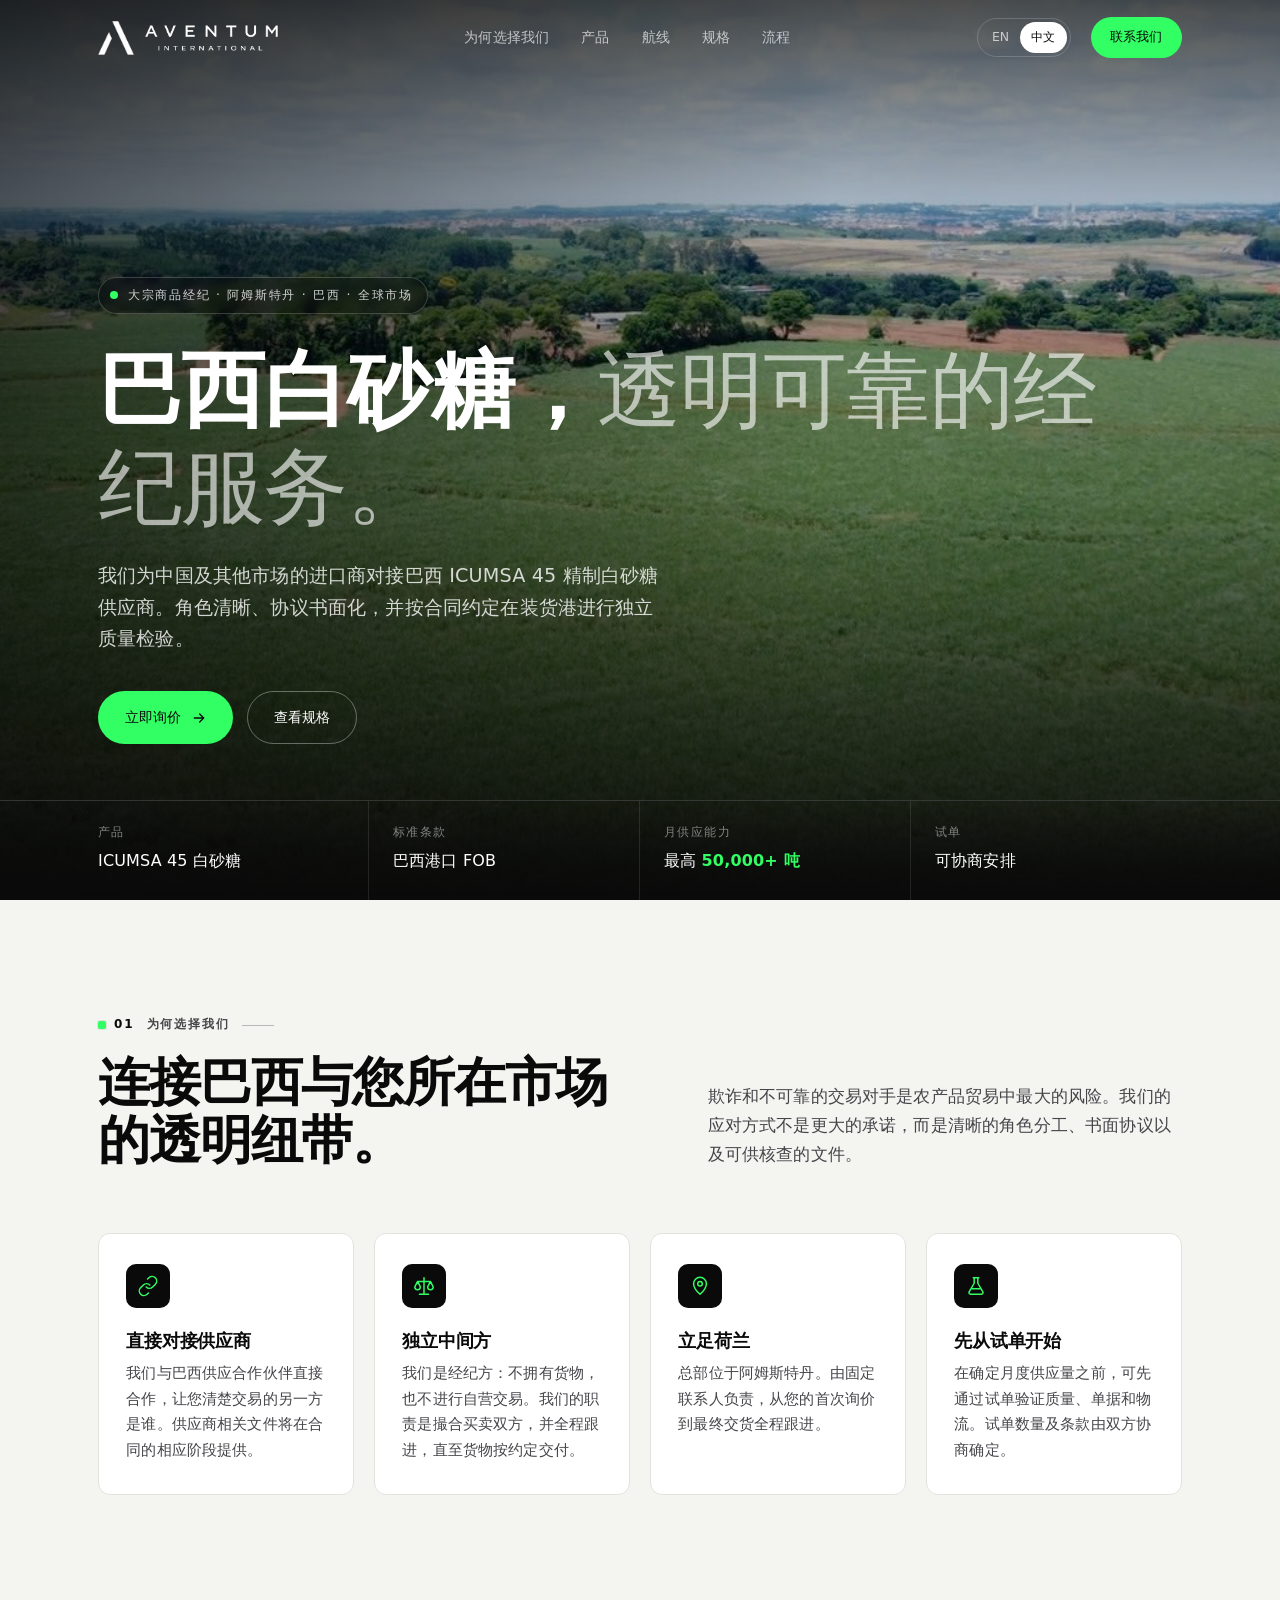
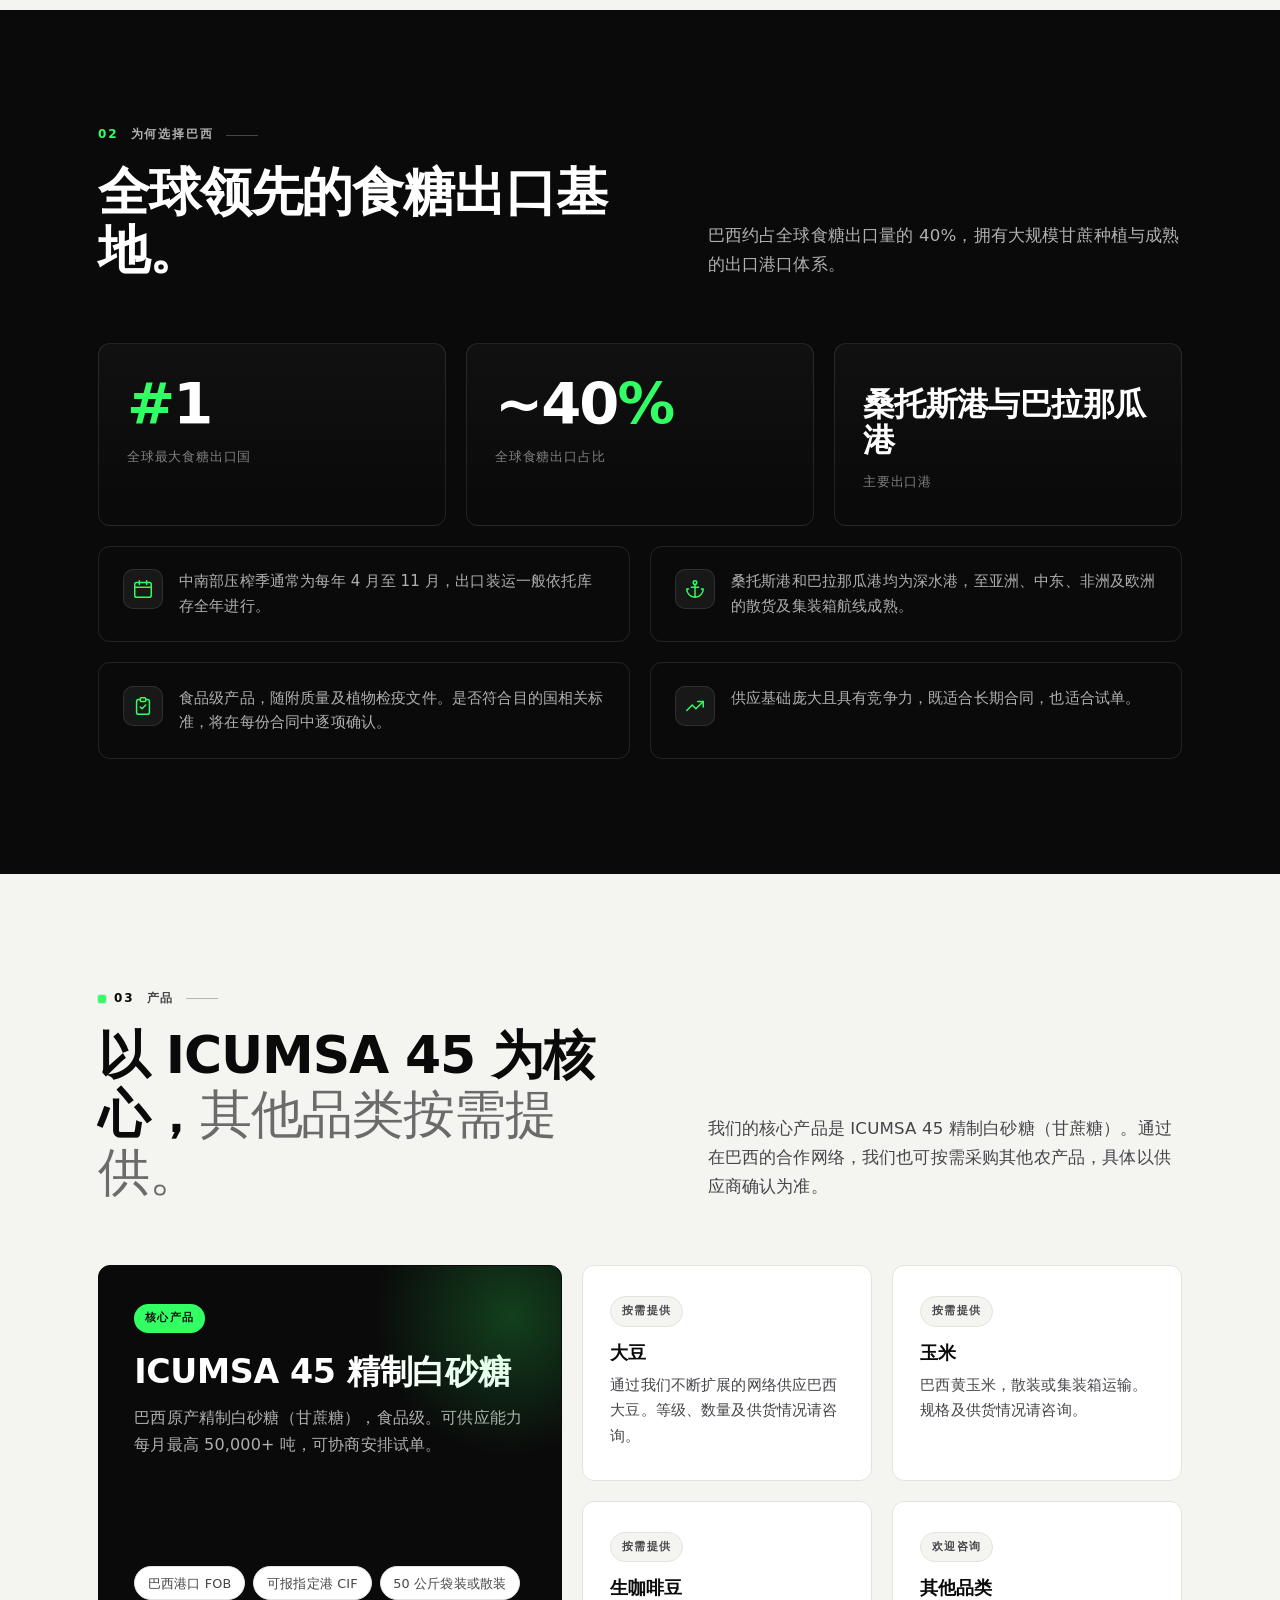
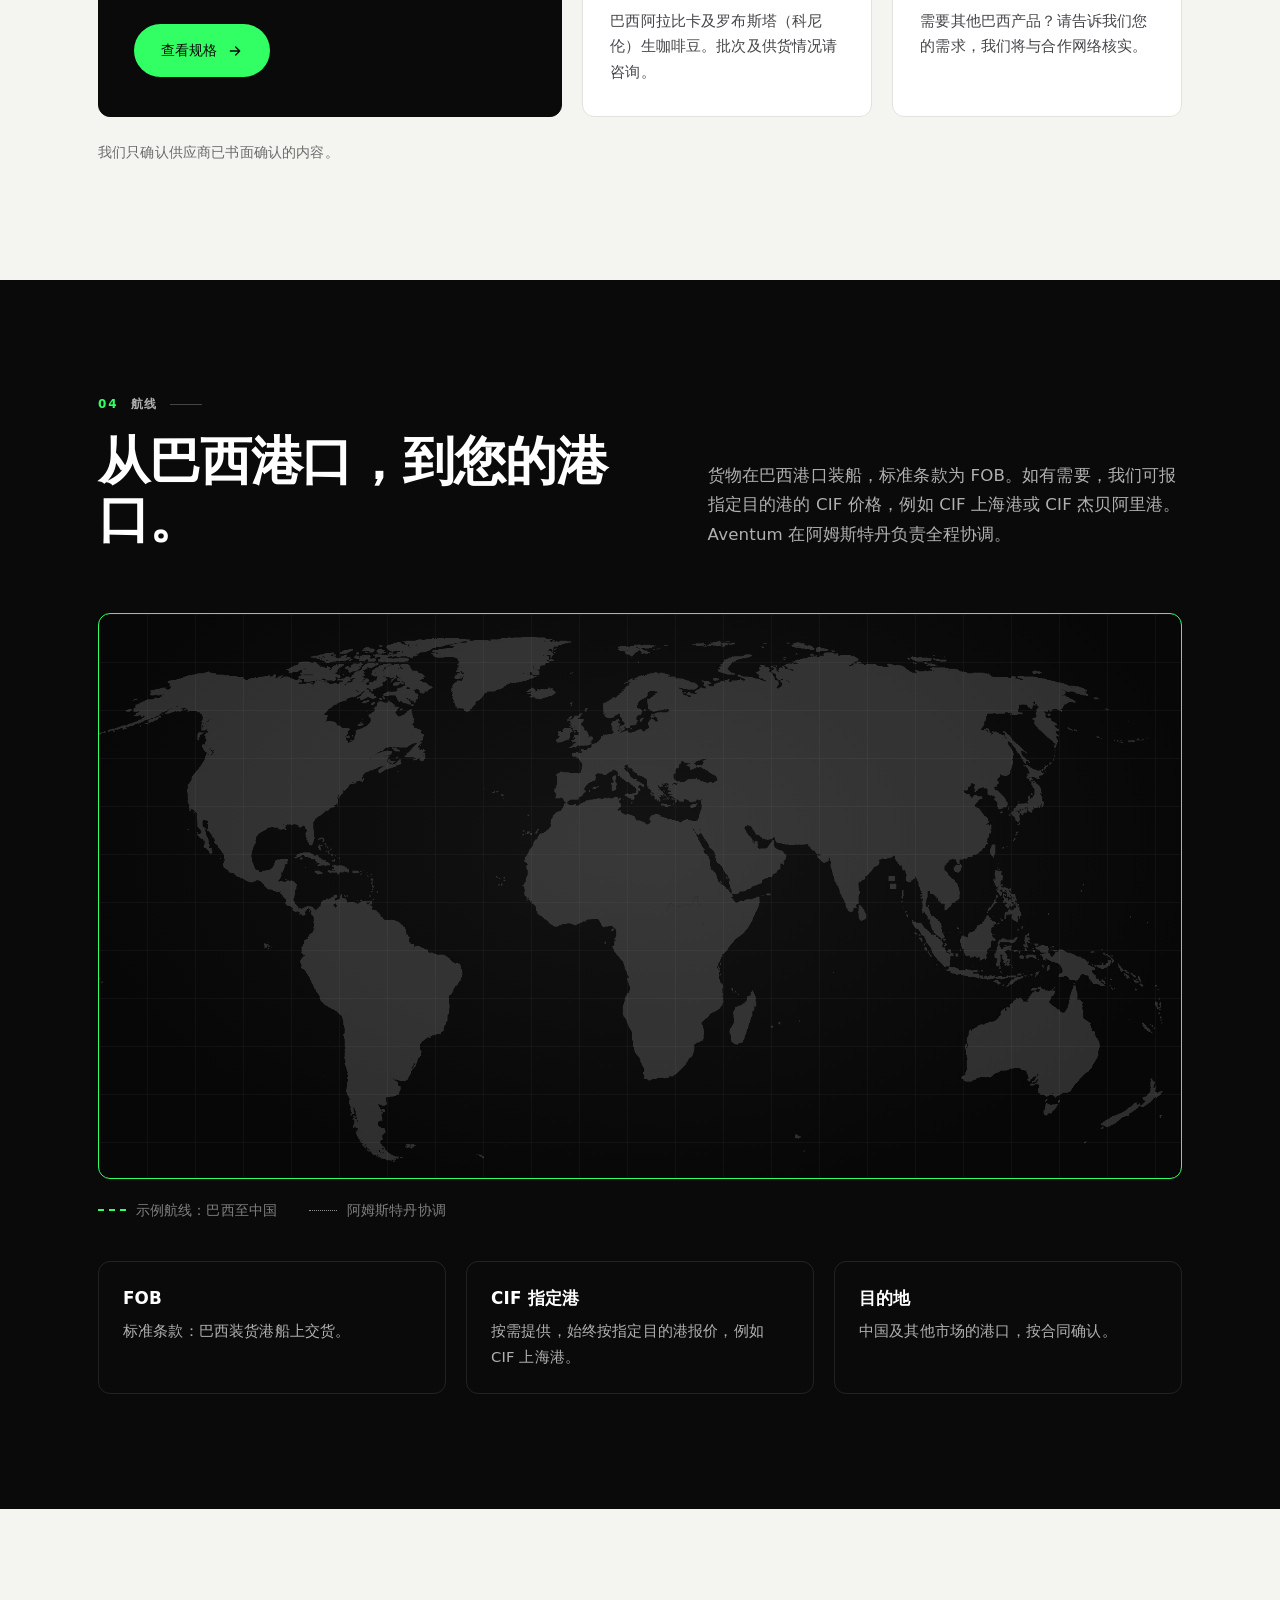
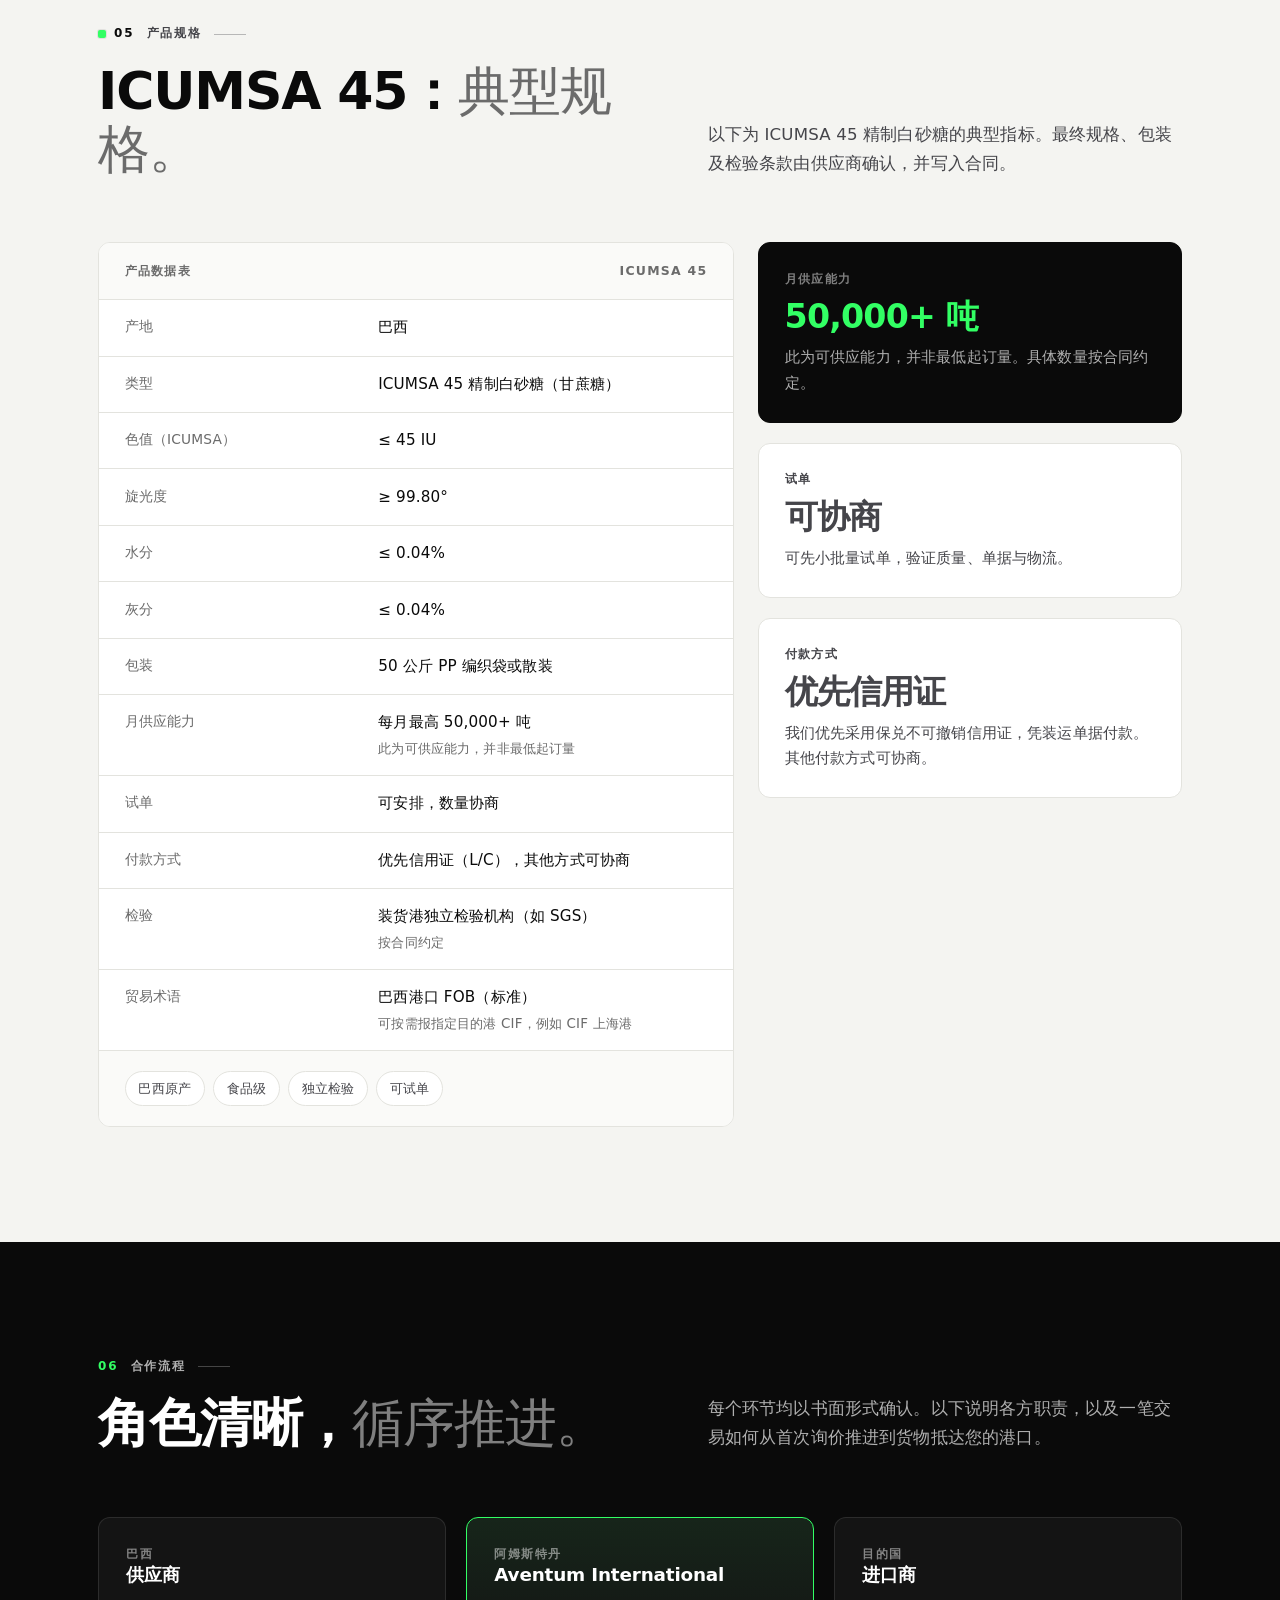
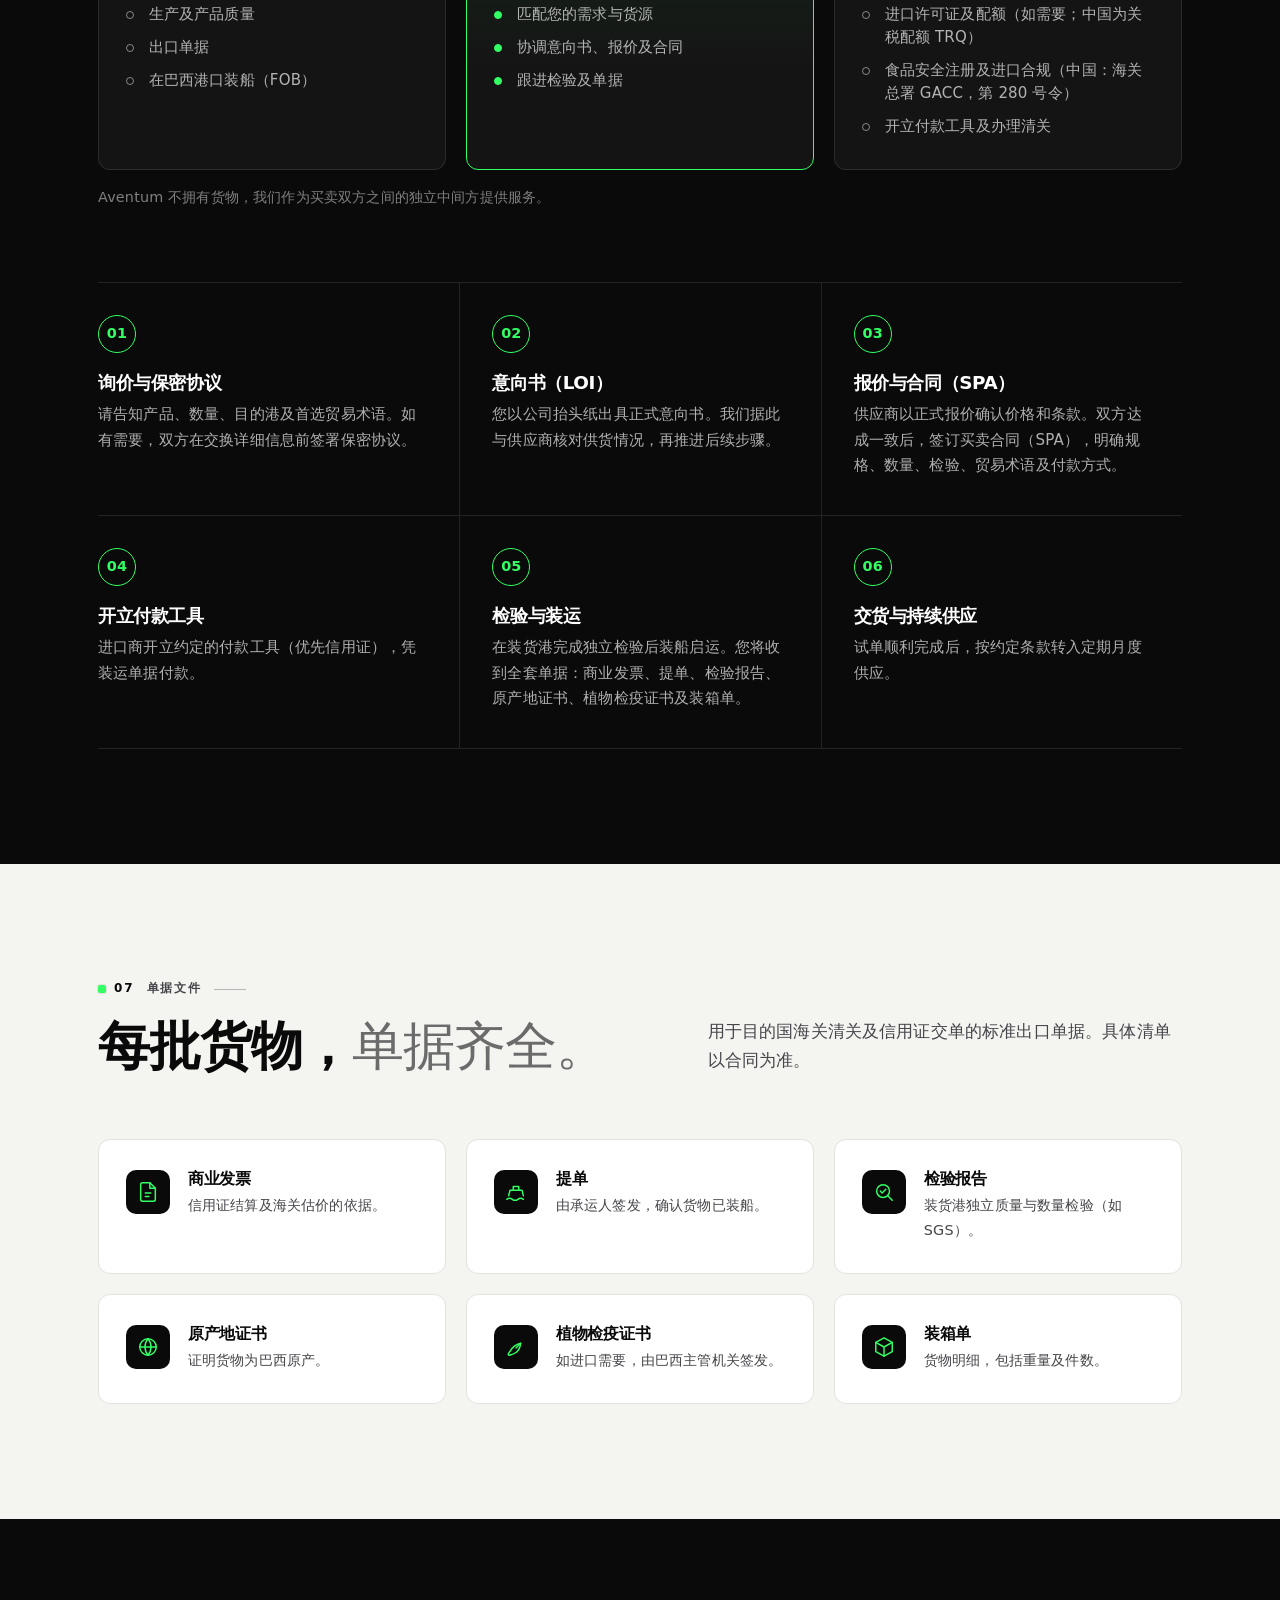
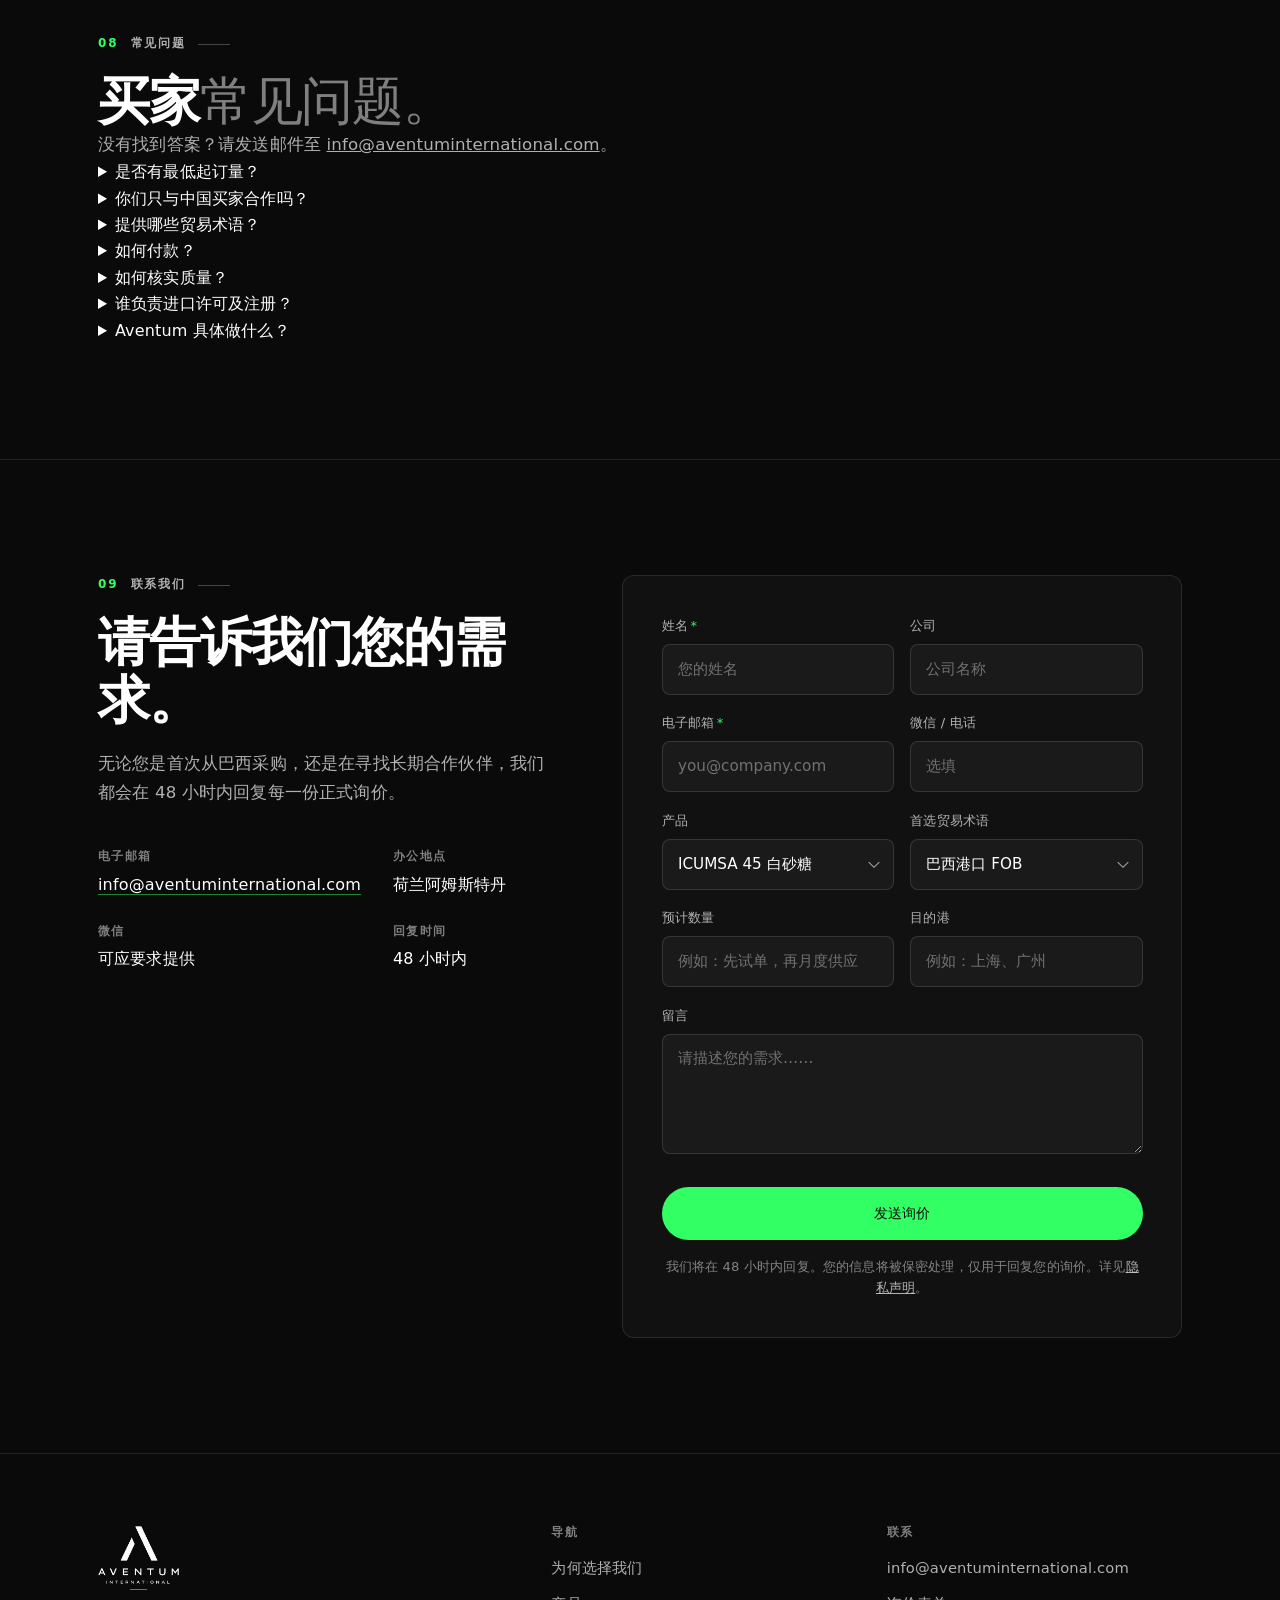
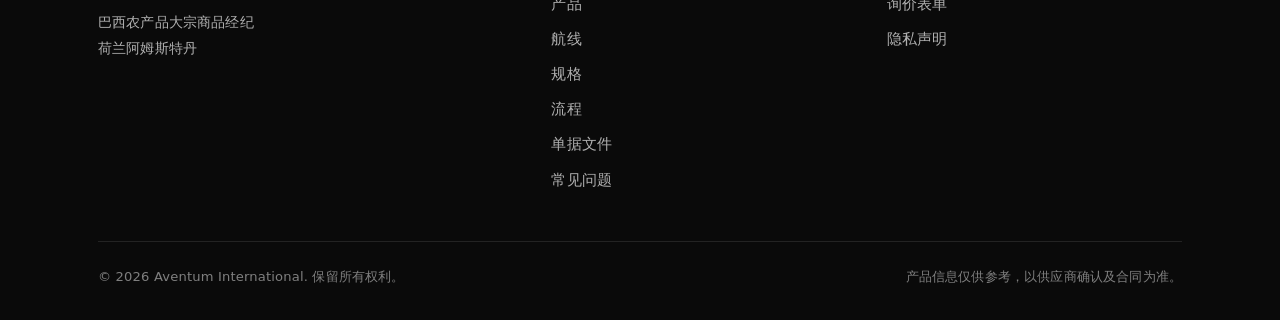
==== zh/index.html @ c9424e59 "Static Chinese page at /zh/ for Baidu Generated from index.html by tools/build_zh.py: Chinese-only H" ====
<!DOCTYPE html>
<!-- Generated by tools/build_zh.py from index.html. Do not edit by hand. -->
<html lang="zh-CN" data-lang-lock>
<head>
<meta charset="UTF-8">
<meta name="viewport" content="width=device-width, initial-scale=1">
<title>巴西白砂糖 ICUMSA 45 供应 · 巴西食糖进口经纪 | Aventum International</title>
<meta name="description" content="Aventum International 总部位于荷兰阿姆斯特丹，为中国及其他市场的进口商对接巴西 ICUMSA 45 精制白砂糖供应商。标准条款为巴西港口 FOB，可按需报指定目的港 CIF（如 CIF 上海港），可安排试单。">
<meta name="keywords" content="巴西白糖,巴西白砂糖,ICUMSA 45,ICUMSA45白糖,巴西食糖进口,精制白砂糖,白糖进口,食糖贸易,巴西糖供应商,巴西港口FOB,CIF上海港,大宗商品经纪">
<meta http-equiv="Cache-Control" content="no-transform">
<meta http-equiv="Cache-Control" content="no-siteapp">
<meta name="applicable-device" content="pc,mobile">
<meta name="theme-color" content="#0a0a0a">
<meta name="robots" content="index, follow">
<link rel="canonical" href="https://aventuminternational.com/zh/">
<link rel="alternate" hreflang="en" href="https://aventuminternational.com/">
<link rel="alternate" hreflang="zh-CN" href="https://aventuminternational.com/zh/">
<link rel="alternate" hreflang="x-default" href="https://aventuminternational.com/">

<meta property="og:type" content="website">
<meta property="og:site_name" content="Aventum International">
<meta property="og:url" content="https://aventuminternational.com/zh/">
<meta property="og:title" content="巴西白砂糖 ICUMSA 45 供应 · 巴西食糖进口经纪 | Aventum International">
<meta property="og:description" content="Aventum International 总部位于荷兰阿姆斯特丹，为中国及其他市场的进口商对接巴西 ICUMSA 45 精制白砂糖供应商。标准条款为巴西港口 FOB，可按需报指定目的港 CIF（如 CIF 上海港），可安排试单。">
<meta property="og:image" content="https://aventuminternational.com/og-image.png">
<meta property="og:image:width" content="1200">
<meta property="og:image:height" content="630">
<meta property="og:image:alt" content="Aventum International: Brazilian sugar, brokered with clarity">
<meta property="og:locale" content="zh_CN">
<meta property="og:locale:alternate" content="en_US">
<meta name="twitter:card" content="summary_large_image">
<meta name="twitter:title" content="巴西白砂糖 ICUMSA 45 供应 · 巴西食糖进口经纪 | Aventum International">
<meta name="twitter:description" content="Aventum International 总部位于荷兰阿姆斯特丹，为中国及其他市场的进口商对接巴西 ICUMSA 45 精制白砂糖供应商。标准条款为巴西港口 FOB，可按需报指定目的港 CIF（如 CIF 上海港），可安排试单。">
<meta name="twitter:image" content="https://aventuminternational.com/og-image.png">

<link rel="icon" type="image/png" href="/favicon.png">
<link rel="apple-touch-icon" href="/apple-touch-icon.png">
<link rel="preload" href="/hero-poster.jpg" as="image" fetchpriority="high">

<link rel="stylesheet" href="/styles.css">
<script src="/lang-init.js"></script>

<script type="application/ld+json">
{
  "@context": "https://schema.org",
  "@type": "Organization",
  "name": "Aventum International",
  "url": "https://aventuminternational.com/",
  "logo": "https://aventuminternational.com/logo.png",
  "image": "https://aventuminternational.com/og-image.png",
  "email": "info@aventuminternational.com",
  "description": "Amsterdam-based brokerage connecting Brazilian suppliers of Icumsa 45 white refined sugar and other agricultural commodities with importers in China and other markets.",
  "address": {
    "@type": "PostalAddress",
    "addressLocality": "Amsterdam",
    "addressCountry": "NL"
  },
  "contactPoint": {
    "@type": "ContactPoint",
    "contactType": "sales",
    "email": "info@aventuminternational.com",
    "availableLanguage": ["English"]
  }
}
</script>
<!-- faq-jsonld:start -->
<script type="application/ld+json">
{
  "@context": "https://schema.org",
  "@type": "FAQPage",
  "mainEntity": []
}
</script>
<!-- faq-jsonld:end -->
</head>
<body data-title-cn="巴西白砂糖 ICUMSA 45 供应 · 巴西食糖进口经纪 | Aventum International" data-description-cn="Aventum International 总部位于荷兰阿姆斯特丹，为中国及其他市场的进口商对接巴西 ICUMSA 45 精制白砂糖供应商。标准条款为巴西港口 FOB，可按需报指定目的港 CIF（如 CIF 上海港），可安排试单。">
<a class="skip-link" href="#main"><span class="lang-cn">跳至正文</span></a>

<header class="site-header" id="site-header">
  <div class="header-inner">
    <a class="brand" href="#top" aria-label="Aventum International，返回顶部">
      <img class="brand-mark" src="/logo-mark.png" width="188" height="177" alt="">
      <img class="brand-word" src="/logo-word.png" width="813" height="159" alt="">
    </a>

    <nav class="main-nav" aria-label="主导航">
      <ul>
        <li><a href="#why"><span class="lang-cn">为何选择我们</span></a></li>
        <li><a href="#products"><span class="lang-cn">产品</span></a></li>
        <li><a href="#route"><span class="lang-cn">航线</span></a></li>
        <li><a href="#spec"><span class="lang-cn">规格</span></a></li>
        <li><a href="#process"><span class="lang-cn">流程</span></a></li>
      </ul>
    </nav>

    <div class="header-actions">
      <div class="lang-switch" role="group" aria-label="Language / 语言">
        <button type="button" class="lang-btn" data-lang="en" aria-pressed="false" lang="en" aria-label="English">EN</button>
        <button type="button" class="lang-btn" data-lang="cn" aria-pressed="true" lang="zh-CN" aria-label="中文（简体）">中文</button>
      </div>
      <a class="btn btn-primary header-cta" href="#contact"><span class="lang-cn">联系我们</span></a>
      <button type="button" class="menu-toggle" id="menu-toggle" aria-expanded="false" aria-controls="mobile-menu" data-aria-en="Open menu" data-aria-cn="打开菜单" aria-label="打开菜单"><span></span></button>
    </div>
  </div>
</header>

<div class="mobile-menu" id="mobile-menu" hidden>
  <nav aria-label="移动导航">
    <ul>
      <li><a href="#why"><span class="lang-cn">为何选择我们</span></a></li>
      <li><a href="#products"><span class="lang-cn">产品</span></a></li>
      <li><a href="#route"><span class="lang-cn">航线</span></a></li>
      <li><a href="#spec"><span class="lang-cn">规格</span></a></li>
      <li><a href="#process"><span class="lang-cn">流程</span></a></li>
      <li><a href="#documents"><span class="lang-cn">单据文件</span></a></li>
      <li><a href="#faq"><span class="lang-cn">常见问题</span></a></li>
    </ul>
    <a class="btn btn-primary" href="#contact"><span class="lang-cn">立即询价</span></a>
  </nav>
</div>

<main id="main">

<!-- ============ HERO ============ -->
<section class="hero" id="top" aria-labelledby="hero-title">
  <div class="hero-media" id="hero-media" aria-hidden="true" data-sources="/hero-video-1.mp4,/hero-video-2.mp4">
    <video class="hero-video is-active" muted playsinline webkit-playsinline preload="none" poster="/hero-poster.jpg" tabindex="-1"></video>
    <video class="hero-video" muted playsinline webkit-playsinline preload="none" tabindex="-1"></video>
  </div>

  <div class="wrap hero-content">
    <p class="hero-tag hero-anim d1"><span class="pulse-dot" aria-hidden="true"></span><span class="lang-cn">大宗商品经纪 · 阿姆斯特丹 · 巴西 · 全球市场</span></p>
    <h1 id="hero-title" class="hero-anim d2">
      
      <span class="lang-cn">巴西白砂糖，<em>透明可靠的经纪服务。</em></span>
    </h1>
    <p class="hero-sub hero-anim d3">
      
      <span class="lang-cn">我们为中国及其他市场的进口商对接巴西 ICUMSA 45 精制白砂糖供应商。角色清晰、协议书面化，并按合同约定在装货港进行独立质量检验。</span>
    </p>
    <div class="hero-cta hero-anim d4">
      <a href="#contact" class="btn btn-primary"><span class="lang-cn">立即询价</span><svg viewBox="0 0 24 24" fill="none" stroke="currentColor" stroke-width="2" stroke-linecap="round" stroke-linejoin="round" aria-hidden="true"><path d="M5 12h14M13 6l6 6-6 6"/></svg></a>
      <a href="#spec" class="btn btn-ghost"><span class="lang-cn">查看规格</span></a>
    </div>
  </div>

  <div class="hero-facts hero-anim d4">
    <div class="wrap">
      <dl>
        <div><dt><span class="lang-cn">产品</span></dt><dd><span class="lang-cn">ICUMSA 45 白砂糖</span></dd></div>
        <div><dt><span class="lang-cn">标准条款</span></dt><dd><span class="lang-cn">巴西港口 FOB</span></dd></div>
        <div><dt><span class="lang-cn">月供应能力</span></dt><dd><span class="lang-cn">最高 <strong>50,000+ 吨</strong></span></dd></div>
        <div><dt><span class="lang-cn">试单</span></dt><dd><span class="lang-cn">可协商安排</span></dd></div>
      </dl>
    </div>
  </div>
</section>

<!-- ============ WHY AVENTUM ============ -->
<section class="section section-light" id="why" aria-labelledby="why-title">
  <div class="wrap">
    <div class="section-head">
      <div>
        <p class="eyebrow reveal"><span class="eyebrow-num">01</span><span class="lang-cn">为何选择我们</span></p>
        <h2 id="why-title" class="reveal"><span class="lang-cn">连接巴西与您所在市场的透明纽带。</span></h2>
      </div>
      <p class="lead reveal d1"><span class="lang-cn">欺诈和不可靠的交易对手是农产品贸易中最大的风险。我们的应对方式不是更大的承诺，而是清晰的角色分工、书面协议以及可供核查的文件。</span></p>
    </div>

    <div class="why-grid">
      <article class="card reveal">
        <div class="icon" aria-hidden="true"><svg viewBox="0 0 24 24"><path d="M10 13a5 5 0 0 0 7.07 0l3-3a5 5 0 0 0-7.07-7.07l-1.5 1.5"/><path d="M14 11a5 5 0 0 0-7.07 0l-3 3a5 5 0 0 0 7.07 7.07l1.5-1.5"/></svg></div>
        <h3><span class="lang-cn">直接对接供应商</span></h3>
        <p><span class="lang-cn">我们与巴西供应合作伙伴直接合作，让您清楚交易的另一方是谁。供应商相关文件将在合同的相应阶段提供。</span></p>
      </article>
      <article class="card reveal d1">
        <div class="icon" aria-hidden="true"><svg viewBox="0 0 24 24"><path d="M12 3v18M7 21h10M5 7h14M5 7l-3 6a3 3 0 0 0 6 0zM19 7l-3 6a3 3 0 0 0 6 0z"/></svg></div>
        <h3><span class="lang-cn">独立中间方</span></h3>
        <p><span class="lang-cn">我们是经纪方：不拥有货物，也不进行自营交易。我们的职责是撮合买卖双方，并全程跟进，直至货物按约定交付。</span></p>
      </article>
      <article class="card reveal d2">
        <div class="icon" aria-hidden="true"><svg viewBox="0 0 24 24"><path d="M12 21s-7-6.2-7-11.5A7 7 0 0 1 19 9.5C19 14.8 12 21 12 21z"/><circle cx="12" cy="9.5" r="2.5"/></svg></div>
        <h3><span class="lang-cn">立足荷兰</span></h3>
        <p><span class="lang-cn">总部位于阿姆斯特丹。由固定联系人负责，从您的首次询价到最终交货全程跟进。</span></p>
      </article>
      <article class="card reveal d3">
        <div class="icon" aria-hidden="true"><svg viewBox="0 0 24 24"><path d="M9 3h6M10 3v6L4.5 18.5A1.7 1.7 0 0 0 6 21h12a1.7 1.7 0 0 0 1.5-2.5L14 9V3"/><path d="M7.5 15h9"/></svg></div>
        <h3><span class="lang-cn">先从试单开始</span></h3>
        <p><span class="lang-cn">在确定月度供应量之前，可先通过试单验证质量、单据和物流。试单数量及条款由双方协商确定。</span></p>
      </article>
    </div>
  </div>
</section>

<!-- ============ WHY BRAZIL ============ -->
<section class="section section-dark" id="brazil" aria-labelledby="brazil-title">
  <div class="wrap">
    <div class="section-head">
      <div>
        <p class="eyebrow reveal"><span class="eyebrow-num">02</span><span class="lang-cn">为何选择巴西</span></p>
        <h2 id="brazil-title" class="reveal"><span class="lang-cn">全球领先的食糖出口基地。</span></h2>
      </div>
      <p class="lead reveal d1"><span class="lang-cn">巴西约占全球食糖出口量的 40%，拥有大规模甘蔗种植与成熟的出口港口体系。</span></p>
    </div>

    <div class="brazil-stats">
      <div class="stat reveal">
        <p class="stat-num"><span class="accent">#</span>1</p>
        <p class="stat-label"><span class="lang-cn">全球最大食糖出口国</span></p>
      </div>
      <div class="stat reveal d1">
        <p class="stat-num">~<span data-count="40">40</span><span class="accent">%</span></p>
        <p class="stat-label"><span class="lang-cn">全球食糖出口占比</span></p>
      </div>
      <div class="stat reveal d2">
        <p class="stat-num is-text"><span class="lang-cn">桑托斯港与巴拉那瓜港</span></p>
        <p class="stat-label"><span class="lang-cn">主要出口港</span></p>
      </div>
    </div>

    <ul class="fact-list">
      <li class="fact reveal">
        <div class="icon" aria-hidden="true"><svg viewBox="0 0 24 24"><rect x="3" y="5" width="18" height="16" rx="2"/><path d="M3 10h18M8 3v4M16 3v4"/></svg></div>
        <p><span class="lang-cn">中南部压榨季通常为每年 4 月至 11 月，出口装运一般依托库存全年进行。</span></p>
      </li>
      <li class="fact reveal d1">
        <div class="icon" aria-hidden="true"><svg viewBox="0 0 24 24"><circle cx="12" cy="5" r="2"/><path d="M12 7v14M5 12H3a9 9 0 0 0 18 0h-2M8 10h8"/></svg></div>
        <p><span class="lang-cn">桑托斯港和巴拉那瓜港均为深水港，至亚洲、中东、非洲及欧洲的散货及集装箱航线成熟。</span></p>
      </li>
      <li class="fact reveal">
        <div class="icon" aria-hidden="true"><svg viewBox="0 0 24 24"><path d="M9 5H7a2 2 0 0 0-2 2v12a2 2 0 0 0 2 2h10a2 2 0 0 0 2-2V7a2 2 0 0 0-2-2h-2"/><rect x="9" y="3" width="6" height="4" rx="1"/><path d="M9 13l2 2 4-4"/></svg></div>
        <p><span class="lang-cn">食品级产品，随附质量及植物检疫文件。是否符合目的国相关标准，将在每份合同中逐项确认。</span></p>
      </li>
      <li class="fact reveal d1">
        <div class="icon" aria-hidden="true"><svg viewBox="0 0 24 24"><path d="M3 17l6-6 4 4 8-8"/><path d="M15 7h6v6"/></svg></div>
        <p><span class="lang-cn">供应基础庞大且具有竞争力，既适合长期合同，也适合试单。</span></p>
      </li>
    </ul>
  </div>
</section>

<!-- ============ PRODUCTS ============ -->
<section class="section section-light" id="products" aria-labelledby="products-title">
  <div class="wrap">
    <div class="section-head">
      <div>
        <p class="eyebrow reveal"><span class="eyebrow-num">03</span><span class="lang-cn">产品</span></p>
        <h2 id="products-title" class="reveal"><span class="lang-cn">以 ICUMSA 45 为核心，<em>其他品类按需提供。</em></span></h2>
      </div>
      <p class="lead reveal d1"><span class="lang-cn">我们的核心产品是 ICUMSA 45 精制白砂糖（甘蔗糖）。通过在巴西的合作网络，我们也可按需采购其他农产品，具体以供应商确认为准。</span></p>
    </div>

    <div class="products-grid">
      <article class="card product-featured reveal">
        <span class="badge badge-accent"><span class="lang-cn">核心产品</span></span>
        <h3><span class="lang-cn">ICUMSA 45 精制白砂糖</span></h3>
        <p><span class="lang-cn">巴西原产精制白砂糖（甘蔗糖），食品级。可供应能力每月最高 50,000+ 吨，可协商安排试单。</span></p>
        <ul class="chips">
          <li><span class="lang-cn">巴西港口 FOB</span></li>
          <li><span class="lang-cn">可报指定港 CIF</span></li>
          <li><span class="lang-cn">50 公斤袋装或散装</span></li>
        </ul>
        <a class="btn btn-primary" href="#spec"><span class="lang-cn">查看规格</span><svg viewBox="0 0 24 24" fill="none" stroke="currentColor" stroke-width="2" stroke-linecap="round" stroke-linejoin="round" aria-hidden="true"><path d="M5 12h14M13 6l6 6-6 6"/></svg></a>
      </article>

      <article class="card product-card reveal d1">
        <span class="badge badge-muted"><span class="lang-cn">按需提供</span></span>
        <h3><span class="lang-cn">大豆</span></h3>
        <p><span class="lang-cn">通过我们不断扩展的网络供应巴西大豆。等级、数量及供货情况请咨询。</span></p>
      </article>
      <article class="card product-card reveal d2">
        <span class="badge badge-muted"><span class="lang-cn">按需提供</span></span>
        <h3><span class="lang-cn">玉米</span></h3>
        <p><span class="lang-cn">巴西黄玉米，散装或集装箱运输。规格及供货情况请咨询。</span></p>
      </article>
      <article class="card product-card reveal d1">
        <span class="badge badge-muted"><span class="lang-cn">按需提供</span></span>
        <h3><span class="lang-cn">生咖啡豆</span></h3>
        <p><span class="lang-cn">巴西阿拉比卡及罗布斯塔（科尼伦）生咖啡豆。批次及供货情况请咨询。</span></p>
      </article>
      <article class="card product-card reveal d2">
        <span class="badge badge-muted"><span class="lang-cn">欢迎咨询</span></span>
        <h3><span class="lang-cn">其他品类</span></h3>
        <p><span class="lang-cn">需要其他巴西产品？请告诉我们您的需求，我们将与合作网络核实。</span></p>
      </article>
    </div>
    <p class="products-note reveal"><span class="lang-cn">我们只确认供应商已书面确认的内容。</span></p>
  </div>
</section>

<!-- ============ ROUTE ============ -->
<section class="section section-dark" id="route" aria-labelledby="route-title">
  <div class="wrap">
    <div class="section-head">
      <div>
        <p class="eyebrow reveal"><span class="eyebrow-num">04</span><span class="lang-cn">航线</span></p>
        <h2 id="route-title" class="reveal"><span class="lang-cn">从巴西港口，到您的港口。</span></h2>
      </div>
      <p class="lead reveal d1"><span class="lang-cn">货物在巴西港口装船，标准条款为 FOB。如有需要，我们可报指定目的港的 CIF 价格，例如 CIF 上海港或 CIF 杰贝阿里港。Aventum 在阿姆斯特丹负责全程协调。</span></p>
    </div>

    <figure class="reveal">
      <div class="map-frame" id="map-frame">
        <picture>
          <source srcset="/world-map.webp" type="image/webp">
          <img class="map-img" src="/world-map.png" width="1661" height="866" loading="lazy" decoding="async" alt="世界地图：显示从巴西到中国的示例海运航线，由阿姆斯特丹协调" data-alt-en="World map showing an example sea route from Brazil to China, coordinated from Amsterdam" data-alt-cn="世界地图：显示从巴西到中国的示例海运航线，由阿姆斯特丹协调">
        </picture>
        <canvas id="map-canvas" aria-hidden="true"></canvas>
        <button type="button" class="map-replay" id="map-replay" data-aria-en="Replay animation" data-aria-cn="重新播放动画" aria-label="重新播放动画"><svg viewBox="0 0 24 24" aria-hidden="true"><path d="M3 12a9 9 0 1 0 9-9 9.75 9.75 0 0 0-6.74 2.74L3 8"/><path d="M3 3v5h5"/></svg></button>
      </div>
      <figcaption>
        <ul class="map-legend">
          <li><span class="legend-line" aria-hidden="true"></span><span class="lang-cn">示例航线：巴西至中国</span></li>
          <li><span class="legend-line coord" aria-hidden="true"></span><span class="lang-cn">阿姆斯特丹协调</span></li>
        </ul>
      </figcaption>
    </figure>

    <ul class="route-terms">
      <li class="reveal"><strong>FOB</strong><span class="desc"><span class="lang-cn">标准条款：巴西装货港船上交货。</span></span></li>
      <li class="reveal d1"><strong><span class="lang-cn">CIF 指定港</span></strong><span class="desc"><span class="lang-cn">按需提供，始终按指定目的港报价，例如 CIF 上海港。</span></span></li>
      <li class="reveal d2"><strong><span class="lang-cn">目的地</span></strong><span class="desc"><span class="lang-cn">中国及其他市场的港口，按合同确认。</span></span></li>
    </ul>
  </div>
</section>

<!-- ============ SPECIFICATION ============ -->
<section class="section section-light" id="spec" aria-labelledby="spec-title">
  <div class="wrap">
    <div class="section-head">
      <div>
        <p class="eyebrow reveal"><span class="eyebrow-num">05</span><span class="lang-cn">产品规格</span></p>
        <h2 id="spec-title" class="reveal"><span class="lang-cn">ICUMSA 45：<em>典型规格。</em></span></h2>
      </div>
      <p class="lead reveal d1"><span class="lang-cn">以下为 ICUMSA 45 精制白砂糖的典型指标。最终规格、包装及检验条款由供应商确认，并写入合同。</span></p>
    </div>

    <div class="spec-grid">
      <div class="spec-sheet reveal">
        <div class="spec-sheet-head"><span class="lang-cn">产品数据表</span><span>ICUMSA 45</span></div>
        <table class="spec-table">
          <caption class="visually-hidden"><span class="lang-cn">ICUMSA 45 精制白砂糖典型规格</span></caption>
          <tbody>
            <tr><th scope="row"><span class="lang-cn">产地</span></th><td><span class="lang-cn">巴西</span></td></tr>
            <tr><th scope="row"><span class="lang-cn">类型</span></th><td><span class="lang-cn">ICUMSA 45 精制白砂糖（甘蔗糖）</span></td></tr>
            <tr><th scope="row"><span class="lang-cn">色值（ICUMSA）</span></th><td>≤ 45 IU</td></tr>
            <tr><th scope="row"><span class="lang-cn">旋光度</span></th><td>≥ 99.80°</td></tr>
            <tr><th scope="row"><span class="lang-cn">水分</span></th><td>≤ 0.04%</td></tr>
            <tr><th scope="row"><span class="lang-cn">灰分</span></th><td>≤ 0.04%</td></tr>
            <tr><th scope="row"><span class="lang-cn">包装</span></th><td><span class="lang-cn">50 公斤 PP 编织袋或散装</span></td></tr>
            <tr><th scope="row"><span class="lang-cn">月供应能力</span></th><td><span class="lang-cn">每月最高 50,000+ 吨</span><small><span class="lang-cn">此为可供应能力，并非最低起订量</span></small></td></tr>
            <tr><th scope="row"><span class="lang-cn">试单</span></th><td><span class="lang-cn">可安排，数量协商</span></td></tr>
            <tr><th scope="row"><span class="lang-cn">付款方式</span></th><td><span class="lang-cn">优先信用证（L/C），其他方式可协商</span></td></tr>
            <tr><th scope="row"><span class="lang-cn">检验</span></th><td><span class="lang-cn">装货港独立检验机构（如 SGS）</span><small><span class="lang-cn">按合同约定</span></small></td></tr>
            <tr><th scope="row"><span class="lang-cn">贸易术语</span></th><td><span class="lang-cn">巴西港口 FOB（标准）</span><small><span class="lang-cn">可按需报指定目的港 CIF，例如 CIF 上海港</span></small></td></tr>
          </tbody>
        </table>
        <ul class="chips">
          <li><span class="lang-cn">巴西原产</span></li>
          <li><span class="lang-cn">食品级</span></li>
          <li><span class="lang-cn">独立检验</span></li>
          <li><span class="lang-cn">可试单</span></li>
        </ul>
      </div>

      <div class="spec-side">
        <div class="card is-accent reveal d1">
          <p class="card-label"><span class="lang-cn">月供应能力</span></p>
          <p class="card-value"><span class="lang-cn">50,000+ 吨</span></p>
          <p><span class="lang-cn">此为可供应能力，并非最低起订量。具体数量按合同约定。</span></p>
        </div>
        <div class="card reveal d2">
          <p class="card-label"><span class="lang-cn">试单</span></p>
          <p class="card-value"><span class="lang-cn">可协商</span></p>
          <p><span class="lang-cn">可先小批量试单，验证质量、单据与物流。</span></p>
        </div>
        <div class="card reveal d3">
          <p class="card-label"><span class="lang-cn">付款方式</span></p>
          <p class="card-value"><span class="lang-cn">优先信用证</span></p>
          <p><span class="lang-cn">我们优先采用保兑不可撤销信用证，凭装运单据付款。其他付款方式可协商。</span></p>
        </div>
      </div>
    </div>
  </div>
</section>

<!-- ============ PROCESS ============ -->
<section class="section section-dark" id="process" aria-labelledby="process-title">
  <div class="wrap">
    <div class="section-head">
      <div>
        <p class="eyebrow reveal"><span class="eyebrow-num">06</span><span class="lang-cn">合作流程</span></p>
        <h2 id="process-title" class="reveal"><span class="lang-cn">角色清晰，<em>循序推进。</em></span></h2>
      </div>
      <p class="lead reveal d1"><span class="lang-cn">每个环节均以书面形式确认。以下说明各方职责，以及一笔交易如何从首次询价推进到货物抵达您的港口。</span></p>
    </div>

    <h3 class="visually-hidden"><span class="lang-cn">各方职责</span></h3>
    <div class="roles">
      <article class="card role reveal">
        <h3><small><span class="lang-cn">巴西</span></small><span class="lang-cn">供应商</span></h3>
        <ul>
          <li><span class="lang-cn">生产及产品质量</span></li>
          <li><span class="lang-cn">出口单据</span></li>
          <li><span class="lang-cn">在巴西港口装船（FOB）</span></li>
        </ul>
      </article>
      <article class="card role is-us reveal d1">
        <h3><small><span class="lang-cn">阿姆斯特丹</span></small>Aventum International</h3>
        <ul>
          <li><span class="lang-cn">匹配您的需求与货源</span></li>
          <li><span class="lang-cn">协调意向书、报价及合同</span></li>
          <li><span class="lang-cn">跟进检验及单据</span></li>
        </ul>
      </article>
      <article class="card role reveal d2">
        <h3><small><span class="lang-cn">目的国</span></small><span class="lang-cn">进口商</span></h3>
        <ul>
          <li><span class="lang-cn">进口许可证及配额（如需要；中国为关税配额 TRQ）</span></li>
          <li><span class="lang-cn">食品安全注册及进口合规（中国：海关总署 GACC，第 280 号令）</span></li>
          <li><span class="lang-cn">开立付款工具及办理清关</span></li>
        </ul>
      </article>
    </div>
    <p class="role-note reveal"><span class="lang-cn">Aventum 不拥有货物，我们作为买卖双方之间的独立中间方提供服务。</span></p>

    <h3 class="visually-hidden"><span class="lang-cn">步骤</span></h3>
    <ol class="steps">
      <li class="step reveal">
        <span class="step-num" aria-hidden="true">01</span>
        <h4><span class="lang-cn">询价与保密协议</span></h4>
        <p><span class="lang-cn">请告知产品、数量、目的港及首选贸易术语。如有需要，双方在交换详细信息前签署保密协议。</span></p>
      </li>
      <li class="step reveal d1">
        <span class="step-num" aria-hidden="true">02</span>
        <h4><span class="lang-cn">意向书（LOI）</span></h4>
        <p><span class="lang-cn">您以公司抬头纸出具正式意向书。我们据此与供应商核对供货情况，再推进后续步骤。</span></p>
      </li>
      <li class="step reveal d2">
        <span class="step-num" aria-hidden="true">03</span>
        <h4><span class="lang-cn">报价与合同（SPA）</span></h4>
        <p><span class="lang-cn">供应商以正式报价确认价格和条款。双方达成一致后，签订买卖合同（SPA），明确规格、数量、检验、贸易术语及付款方式。</span></p>
      </li>
      <li class="step reveal">
        <span class="step-num" aria-hidden="true">04</span>
        <h4><span class="lang-cn">开立付款工具</span></h4>
        <p><span class="lang-cn">进口商开立约定的付款工具（优先信用证），凭装运单据付款。</span></p>
      </li>
      <li class="step reveal d1">
        <span class="step-num" aria-hidden="true">05</span>
        <h4><span class="lang-cn">检验与装运</span></h4>
        <p><span class="lang-cn">在装货港完成独立检验后装船启运。您将收到全套单据：商业发票、提单、检验报告、原产地证书、植物检疫证书及装箱单。</span></p>
      </li>
      <li class="step reveal d2">
        <span class="step-num" aria-hidden="true">06</span>
        <h4><span class="lang-cn">交货与持续供应</span></h4>
        <p><span class="lang-cn">试单顺利完成后，按约定条款转入定期月度供应。</span></p>
      </li>
    </ol>
  </div>
</section>

<!-- ============ DOCUMENTS ============ -->
<section class="section section-light" id="documents" aria-labelledby="docs-title">
  <div class="wrap">
    <div class="section-head">
      <div>
        <p class="eyebrow reveal"><span class="eyebrow-num">07</span><span class="lang-cn">单据文件</span></p>
        <h2 id="docs-title" class="reveal"><span class="lang-cn">每批货物，<em>单据齐全。</em></span></h2>
      </div>
      <p class="lead reveal d1"><span class="lang-cn">用于目的国海关清关及信用证交单的标准出口单据。具体清单以合同为准。</span></p>
    </div>

    <ul class="docs-grid">
      <li class="card doc reveal">
        <div class="icon" aria-hidden="true"><svg viewBox="0 0 24 24"><path d="M14 2H6a2 2 0 0 0-2 2v16a2 2 0 0 0 2 2h12a2 2 0 0 0 2-2V8z"/><path d="M14 2v6h6M9 13h6M9 17h4"/></svg></div>
        <div><h3><span class="lang-cn">商业发票</span></h3><p><span class="lang-cn">信用证结算及海关估价的依据。</span></p></div>
      </li>
      <li class="card doc reveal d1">
        <div class="icon" aria-hidden="true"><svg viewBox="0 0 24 24"><path d="M2 20c2-1.5 4-1.5 6 0s4 1.5 6 0 4-1.5 6 0"/><path d="M4 16l1.5-6h13L20 16"/><path d="M9 10V6h6v4"/></svg></div>
        <div><h3><span class="lang-cn">提单</span></h3><p><span class="lang-cn">由承运人签发，确认货物已装船。</span></p></div>
      </li>
      <li class="card doc reveal d2">
        <div class="icon" aria-hidden="true"><svg viewBox="0 0 24 24"><circle cx="11" cy="11" r="7"/><path d="M21 21l-4.35-4.35M8 11l2 2 4-4"/></svg></div>
        <div><h3><span class="lang-cn">检验报告</span></h3><p><span class="lang-cn">装货港独立质量与数量检验（如 SGS）。</span></p></div>
      </li>
      <li class="card doc reveal">
        <div class="icon" aria-hidden="true"><svg viewBox="0 0 24 24"><circle cx="12" cy="12" r="9"/><path d="M3 12h18M12 3a14 14 0 0 1 0 18M12 3a14 14 0 0 0 0 18"/></svg></div>
        <div><h3><span class="lang-cn">原产地证书</span></h3><p><span class="lang-cn">证明货物为巴西原产。</span></p></div>
      </li>
      <li class="card doc reveal d1">
        <div class="icon" aria-hidden="true"><svg viewBox="0 0 24 24"><path d="M17 8C8 10 5.9 16.17 3.82 19.32A1 1 0 0 0 4.69 21C8 20 16 19 17 8z"/><path d="M17 8l-5 5"/></svg></div>
        <div><h3><span class="lang-cn">植物检疫证书</span></h3><p><span class="lang-cn">如进口需要，由巴西主管机关签发。</span></p></div>
      </li>
      <li class="card doc reveal d2">
        <div class="icon" aria-hidden="true"><svg viewBox="0 0 24 24"><path d="M12 2l9 5v10l-9 5-9-5V7z"/><path d="M12 22V12M3 7l9 5 9-5"/></svg></div>
        <div><h3><span class="lang-cn">装箱单</span></h3><p><span class="lang-cn">货物明细，包括重量及件数。</span></p></div>
      </li>
    </ul>
  </div>
</section>

<!-- ============ FAQ ============ -->
<section class="section section-dark" id="faq" aria-labelledby="faq-title">
  <div class="wrap faq-grid">
    <div class="faq-intro">
      <p class="eyebrow reveal"><span class="eyebrow-num">08</span><span class="lang-cn">常见问题</span></p>
      <h2 id="faq-title" class="reveal"><span class="lang-cn">买家<em>常见问题。</em></span></h2>
      <p class="lead reveal d1"><span class="lang-cn">没有找到答案？请发送邮件至 <a href="mailto:info@aventuminternational.com">info@aventuminternational.com</a>。</span></p>
    </div>
    <div class="faq-list">
      <details class="faq-item reveal">
        <summary><span class="lang-cn">是否有最低起订量？</span><span class="faq-icon" aria-hidden="true"></span></summary>
        <div class="faq-answer"><p><span class="lang-cn">没有固定的最低起订量。每月最高 50,000+ 吨是供应商的可供应能力，并非最低起订量。可安排试单，数量及条款由双方协商确定。</span></p></div>
      </details>
      <details class="faq-item reveal">
        <summary><span class="lang-cn">你们只与中国买家合作吗？</span><span class="faq-icon" aria-hidden="true"></span></summary>
        <div class="faq-answer"><p><span class="lang-cn">不是。中国是我们的主要市场，但我们也与其他国家和地区的进口商合作。请告知您的目的港，我们将与供应商核实可行方案。</span></p></div>
      </details>
      <details class="faq-item reveal">
        <summary><span class="lang-cn">提供哪些贸易术语？</span><span class="faq-icon" aria-hidden="true"></span></summary>
        <div class="faq-answer"><p><span class="lang-cn">标准条款为巴西港口 FOB。如有需要，我们可报指定目的港的 CIF 价格，例如 CIF 上海港。贸易术语以合同为准。</span></p></div>
      </details>
      <details class="faq-item reveal">
        <summary><span class="lang-cn">如何付款？</span><span class="faq-icon" aria-hidden="true"></span></summary>
        <div class="faq-answer"><p><span class="lang-cn">我们优先采用保兑不可撤销信用证，凭装运单据付款。其他付款方式可协商，并写入合同。</span></p></div>
      </details>
      <details class="faq-item reveal">
        <summary><span class="lang-cn">如何核实质量？</span><span class="faq-icon" aria-hidden="true"></span></summary>
        <div class="faq-answer"><p><span class="lang-cn">按合同约定，由独立检验机构（如 SGS）在装货港进行检验。检验报告将与其他装运单据一并提供给您。</span></p></div>
      </details>
      <details class="faq-item reveal">
        <summary><span class="lang-cn">谁负责进口许可及注册？</span><span class="faq-icon" aria-hidden="true"></span></summary>
        <div class="faq-answer"><p><span class="lang-cn">由进口商负责。视目的国而定，可能包括进口许可证、配额及食品安全注册；例如在中国，需办理关税配额（TRQ）并符合海关总署第 280 号令的要求。出口单据由供应商提供。</span></p></div>
      </details>
      <details class="faq-item reveal">
        <summary><span class="lang-cn">Aventum 具体做什么？</span><span class="faq-icon" aria-hidden="true"></span></summary>
        <div class="faq-answer"><p><span class="lang-cn">我们是总部位于阿姆斯特丹的独立经纪方，不拥有货物。我们负责将您的需求与货源匹配，协调意向书、报价及合同，并跟进检验与单据，直至交货。</span></p></div>
      </details>
    </div>
  </div>
</section>

<!-- ============ CONTACT ============ -->
<section class="section section-dark" id="contact" aria-labelledby="contact-title">
  <div class="wrap contact-grid">
    <div class="contact-intro">
      <p class="eyebrow reveal"><span class="eyebrow-num">09</span><span class="lang-cn">联系我们</span></p>
      <h2 id="contact-title" class="reveal"><span class="lang-cn">请告诉我们您的需求。</span></h2>
      <p class="lead reveal d1"><span class="lang-cn">无论您是首次从巴西采购，还是在寻找长期合作伙伴，我们都会在 48 小时内回复每一份正式询价。</span></p>
      <dl class="contact-list reveal d2">
        <div><dt><span class="lang-cn">电子邮箱</span></dt><dd><a href="mailto:info@aventuminternational.com">info@aventuminternational.com</a></dd></div>
        <div><dt><span class="lang-cn">办公地点</span></dt><dd><span class="lang-cn">荷兰阿姆斯特丹</span></dd></div>
        <div><dt><span class="lang-cn">微信</span></dt><dd><span class="lang-cn">可应要求提供</span></dd></div>
        <div><dt><span class="lang-cn">回复时间</span></dt><dd><span class="lang-cn">48 小时内</span></dd></div>
      </dl>
    </div>

    <form class="form-card reveal d1" id="contact-form" action="https://formspree.io/f/maqzpvgn" method="POST" novalidate>
      <input type="hidden" name="_subject" value="New enquiry via aventuminternational.com">
      <input type="hidden" name="language" id="f-language" value="zh-CN">
      <div class="hp" aria-hidden="true"><label for="f-gotcha">Leave empty</label><input type="text" id="f-gotcha" name="_gotcha" tabindex="-1" autocomplete="off"></div>

      <div class="form-row">
        <div class="field">
          <label for="f-name"><span class="lang-cn">姓名</span><span class="req" aria-hidden="true">*</span></label>
          <input type="text" id="f-name" name="name" autocomplete="name" required data-ph-en="Your name" data-ph-cn="您的姓名" placeholder="您的姓名">
        </div>
        <div class="field">
          <label for="f-company"><span class="lang-cn">公司</span></label>
          <input type="text" id="f-company" name="company" autocomplete="organization" data-ph-en="Company name" data-ph-cn="公司名称" placeholder="公司名称">
        </div>
      </div>
      <div class="form-row">
        <div class="field">
          <label for="f-email"><span class="lang-cn">电子邮箱</span><span class="req" aria-hidden="true">*</span></label>
          <input type="email" id="f-email" name="email" autocomplete="email" required placeholder="you@company.com">
        </div>
        <div class="field">
          <label for="f-wechat"><span class="lang-cn">微信 / 电话</span></label>
          <input type="text" id="f-wechat" name="wechat_phone" autocomplete="tel" data-ph-en="Optional" data-ph-cn="选填" placeholder="选填">
        </div>
      </div>
      <div class="form-row">
        <div class="field">
          <label for="f-product"><span class="lang-cn">产品</span></label>
          <div class="select-wrap">
            <select id="f-product" name="product_interest">
              <option value="Icumsa 45 sugar" data-en="Icumsa 45 sugar" data-cn="ICUMSA 45 白砂糖">ICUMSA 45 白砂糖</option>
              <option value="Soybeans" data-en="Soybeans" data-cn="大豆">大豆</option>
              <option value="Maize / corn" data-en="Maize / corn" data-cn="玉米">玉米</option>
              <option value="Green coffee" data-en="Green coffee" data-cn="生咖啡豆">生咖啡豆</option>
              <option value="Other" data-en="Other" data-cn="其他">其他</option>
            </select>
          </div>
        </div>
        <div class="field">
          <label for="f-incoterm"><span class="lang-cn">首选贸易术语</span></label>
          <div class="select-wrap">
            <select id="f-incoterm" name="incoterm">
              <option value="FOB Brazilian port" data-en="FOB Brazilian port" data-cn="巴西港口 FOB">巴西港口 FOB</option>
              <option value="CIF named destination port" data-en="CIF named destination port" data-cn="CIF 指定目的港">CIF 指定目的港</option>
              <option value="Not sure yet" data-en="Not sure yet" data-cn="尚未确定">尚未确定</option>
            </select>
          </div>
        </div>
      </div>
      <div class="form-row">
        <div class="field">
          <label for="f-volume"><span class="lang-cn">预计数量</span></label>
          <input type="text" id="f-volume" name="required_volume" data-ph-en="e.g. trial first, then monthly" data-ph-cn="例如：先试单，再月度供应" placeholder="例如：先试单，再月度供应">
        </div>
        <div class="field">
          <label for="f-port"><span class="lang-cn">目的港</span></label>
          <input type="text" id="f-port" name="destination_port" data-ph-en="e.g. Shanghai, Jebel Ali" data-ph-cn="例如：上海、广州" placeholder="例如：上海、广州">
        </div>
      </div>
      <div class="field">
        <label for="f-message"><span class="lang-cn">留言</span></label>
        <textarea id="f-message" name="message" data-ph-en="Describe your requirements…" data-ph-cn="请描述您的需求……" placeholder="请描述您的需求……"></textarea>
      </div>

      <button type="submit" class="btn btn-primary form-submit" id="form-submit"><span class="lang-cn">发送询价</span></button>
      <div class="form-status" id="form-status" role="status" aria-live="polite"></div>
      <p class="form-note"><span class="lang-cn">我们将在 48 小时内回复。您的信息将被保密处理，仅用于回复您的询价。详见<a href="/privacy.html?lang=zh">隐私声明</a>。</span></p>
    </form>
  </div>
</section>

</main>

<footer class="site-footer">
  <div class="wrap">
    <div class="footer-grid">
      <div class="footer-brand">
        <img src="/logo.png" width="610" height="484" alt="Aventum International" loading="lazy">
        <p><span class="lang-cn">巴西农产品大宗商品经纪</span><br>
        <span class="lang-cn">荷兰阿姆斯特丹</span></p>
      </div>
      <div class="footer-col">
        <h2><span class="lang-cn">导航</span></h2>
        <ul>
          <li><a href="#why"><span class="lang-cn">为何选择我们</span></a></li>
          <li><a href="#products"><span class="lang-cn">产品</span></a></li>
          <li><a href="#route"><span class="lang-cn">航线</span></a></li>
          <li><a href="#spec"><span class="lang-cn">规格</span></a></li>
          <li><a href="#process"><span class="lang-cn">流程</span></a></li>
          <li><a href="#documents"><span class="lang-cn">单据文件</span></a></li>
      <li><a href="#faq"><span class="lang-cn">常见问题</span></a></li>
        </ul>
      </div>
      <div class="footer-col">
        <h2><span class="lang-cn">联系</span></h2>
        <ul>
          <li><a href="mailto:info@aventuminternational.com">info@aventuminternational.com</a></li>
          <li><a href="#contact"><span class="lang-cn">询价表单</span></a></li>
          <li><a href="/privacy.html?lang=zh" data-href-cn="/privacy.html?lang=zh"><span class="lang-cn">隐私声明</span></a></li>
        </ul>
      </div>
    </div>
    <div class="footer-bottom">
      <span>© <span id="year">2026</span> Aventum International. <span class="lang-cn">保留所有权利。</span></span>
      <span class="lang-cn">产品信息仅供参考，以供应商确认及合同为准。</span>
    </div>
  </div>
</footer>

<button type="button" class="back-to-top" id="back-to-top" data-aria-en="Back to top" data-aria-cn="返回顶部" aria-label="返回顶部"><svg viewBox="0 0 24 24" aria-hidden="true"><path d="M18 15l-6-6-6 6"/></svg></button>

<script src="/main.js" defer></script>
</body>
</html>
---- styles.css ----
/* Aventum International — styles */

/* ---------- Tokens ---------- */
:root{
  --black:#0a0a0a;
  --black-2:#111111;
  --card-dark:#141414;
  --line-dark:rgba(255,255,255,.10);
  --line-dark-strong:rgba(255,255,255,.18);
  --text-dark-1:#ffffff;
  --text-dark-2:rgba(255,255,255,.68);
  --text-dark-3:rgba(255,255,255,.48);

  --light:#f4f4f1;
  --card-light:#ffffff;
  --line-light:#e3e3de;
  --ink-1:#0a0a0a;
  --ink-2:#45454a;
  --ink-3:#6b6b6b;

  --accent:#32ff64;
  --accent-hover:#5cff85;
  --accent-soft:rgba(50,255,100,.12);

  --radius:12px;
  --radius-sm:8px;
  --wrap:1180px;
  --gutter:clamp(1.25rem,4vw,3rem);
  --header-h:76px;

  --font:'DM Sans',system-ui,-apple-system,'Segoe UI','PingFang SC','Hiragino Sans GB','Microsoft YaHei','Noto Sans SC',sans-serif;
  --ease:cubic-bezier(.2,.7,.2,1);
}

/* ---------- Base ---------- */
*,*::before,*::after{box-sizing:border-box}
*{margin:0;padding:0}
html{scroll-behavior:smooth;scroll-padding-top:calc(var(--header-h) + 8px);-webkit-text-size-adjust:100%}
body{font-family:var(--font);background:var(--black);color:var(--text-dark-1);font-size:16px;line-height:1.65;overflow-x:hidden;-webkit-font-smoothing:antialiased;text-rendering:optimizeLegibility}
img,video,canvas,svg{display:block;max-width:100%}
a{color:inherit}
button,input,select,textarea{font:inherit;color:inherit}
:focus-visible{outline:2px solid var(--accent);outline-offset:3px;border-radius:4px}

/* Language visibility (the active language is set on <html lang>) */
html[lang="zh-CN"] .lang-en{display:none!important}
html:not([lang="zh-CN"]) .lang-cn{display:none!important}
html[lang="zh-CN"] body{letter-spacing:.01em}

.skip-link{position:absolute;left:1rem;top:-100px;z-index:1000;background:var(--accent);color:var(--black);padding:.6rem 1rem;border-radius:var(--radius-sm);font-weight:600;text-decoration:none}
.skip-link:focus{top:1rem}
.visually-hidden{position:absolute!important;width:1px;height:1px;overflow:hidden;clip:rect(0 0 0 0);white-space:nowrap}

.wrap{max-width:var(--wrap);margin:0 auto;padding:0 var(--gutter)}

/* ---------- Buttons ---------- */
.btn{display:inline-flex;align-items:center;justify-content:center;gap:.6rem;min-height:48px;padding:.85rem 1.6rem;border-radius:999px;font-size:.9rem;font-weight:500;letter-spacing:.01em;text-decoration:none;cursor:pointer;border:1px solid transparent;transition:background .2s,color .2s,border-color .2s,transform .2s var(--ease)}
.btn svg{width:16px;height:16px;transition:transform .2s var(--ease)}
.btn:hover svg{transform:translateX(3px)}
.btn-primary{background:var(--accent);color:var(--black)}
.btn-primary:hover{background:var(--accent-hover)}
.btn-ghost{background:transparent;color:#fff;border-color:rgba(255,255,255,.35)}
.btn-ghost:hover{border-color:#fff;background:rgba(255,255,255,.06)}
.btn-dark{background:var(--black);color:#fff}
.btn-dark:hover{background:#222}

/* ---------- Header ---------- */
.site-header{position:fixed;inset:0 0 auto 0;z-index:100;height:var(--header-h);transition:background .3s,border-color .3s,backdrop-filter .3s;border-bottom:1px solid transparent}
.site-header.is-scrolled,.site-header.menu-open{background:rgba(10,10,10,.86);-webkit-backdrop-filter:saturate(140%) blur(14px);backdrop-filter:saturate(140%) blur(14px);border-bottom-color:var(--line-dark)}
.header-inner{max-width:var(--wrap);margin:0 auto;height:100%;padding:0 var(--gutter);display:flex;align-items:center;justify-content:space-between;gap:2rem}
.brand{display:flex;align-items:center;gap:.7rem;text-decoration:none;flex-shrink:0}
.brand-mark{height:34px;width:auto}
.brand-word{height:26px;width:auto}
.main-nav ul{list-style:none;display:flex;align-items:center;gap:2rem}
.main-nav a{text-decoration:none;color:var(--text-dark-2);font-size:.86rem;font-weight:500;transition:color .2s;position:relative;padding:.4rem 0}
.main-nav a:hover,.main-nav a[aria-current="true"]{color:#fff}
.main-nav a[aria-current="true"]::after{content:'';position:absolute;left:0;right:0;bottom:-2px;height:2px;background:var(--accent);border-radius:2px}
.header-actions{display:flex;align-items:center;gap:1.25rem}
.lang-switch{display:flex;align-items:center;border:1px solid var(--line-dark-strong);border-radius:999px;padding:3px}
.lang-btn{background:transparent;border:0;color:var(--text-dark-2);font-size:.78rem;font-weight:500;padding:.3rem .7rem;border-radius:999px;cursor:pointer;transition:background .2s,color .2s;min-height:30px}
.lang-btn[aria-pressed="true"]{background:#fff;color:var(--black)}
.header-cta{min-height:40px;padding:.55rem 1.15rem;font-size:.84rem}
.menu-toggle{display:none;width:44px;height:44px;border:1px solid var(--line-dark-strong);background:transparent;border-radius:999px;cursor:pointer;align-items:center;justify-content:center}
.menu-toggle span{display:block;width:18px;height:1.5px;background:#fff;position:relative;transition:background .2s}
.menu-toggle span::before,.menu-toggle span::after{content:'';position:absolute;left:0;width:18px;height:1.5px;background:#fff;transition:transform .25s var(--ease)}
.menu-toggle span::before{top:-6px}.menu-toggle span::after{top:6px}
.menu-toggle[aria-expanded="true"] span{background:transparent}
.menu-toggle[aria-expanded="true"] span::before{transform:translateY(6px) rotate(45deg)}
.menu-toggle[aria-expanded="true"] span::after{transform:translateY(-6px) rotate(-45deg)}
.mobile-menu{display:none}

/* ---------- Sections ---------- */
.section{padding:clamp(4.5rem,9vw,8rem) 0;position:relative}
.section-dark{background:var(--black);color:var(--text-dark-1)}
.section-light{background:var(--light);color:var(--ink-1)}
.section-dark + .section-dark{border-top:1px solid var(--line-dark)}

.section-head{display:grid;grid-template-columns:1.15fr 1fr;gap:2.5rem 4rem;align-items:end;margin-bottom:clamp(2.5rem,5vw,4rem)}
.eyebrow{display:flex;align-items:center;gap:.75rem;font-size:.75rem;font-weight:600;letter-spacing:.16em;text-transform:uppercase;margin-bottom:1.1rem}
.eyebrow-num{font-variant-numeric:tabular-nums;color:var(--accent)}
.eyebrow::after{content:'';flex:0 0 32px;height:1px;background:currentColor;opacity:.35}
.section-light .eyebrow{color:var(--ink-2)}
.section-light .eyebrow-num{color:var(--ink-1);display:inline-flex;align-items:center;gap:.5rem}
.section-light .eyebrow-num::before{content:'';width:8px;height:8px;border-radius:2px;background:var(--accent);box-shadow:0 0 0 1px rgba(0,0,0,.08)}
.section-dark .eyebrow{color:var(--text-dark-2)}
h1,h2,h3,h4{font-weight:600;line-height:1.12;letter-spacing:-.022em}
h2{font-size:clamp(2rem,4.2vw,3.25rem)}
h2 em{font-style:normal;color:var(--ink-3);font-weight:400}
.section-dark h2 em{color:var(--text-dark-3)}
.lead{font-size:clamp(1rem,1.3vw,1.1rem);line-height:1.75;max-width:52ch}
.section-light .lead{color:var(--ink-2)}
.section-dark .lead{color:var(--text-dark-2)}

/* ---------- Hero ---------- */
.hero{position:relative;min-height:100vh;min-height:100svh;display:flex;flex-direction:column;justify-content:flex-end;background:#000 url('hero-poster.jpg') center/cover no-repeat;overflow:hidden;isolation:isolate}
.hero-video{position:absolute;inset:0;width:100%;height:100%;object-fit:cover;z-index:-2}
.hero::before{content:'';position:absolute;inset:0;z-index:-1;background:
  linear-gradient(180deg,rgba(0,0,0,.7) 0%,rgba(0,0,0,.25) 22%,rgba(0,0,0,.35) 55%,rgba(10,10,10,1) 100%),
  linear-gradient(90deg,rgba(0,0,0,.55) 0%,rgba(0,0,0,0) 65%)}
.hero-content{width:100%;padding-top:calc(var(--header-h) + 4rem);padding-bottom:3.5rem}
.hero-tag{display:inline-flex;align-items:center;gap:.6rem;font-size:.78rem;font-weight:500;letter-spacing:.14em;text-transform:uppercase;color:rgba(255,255,255,.8);padding:.45rem .9rem .45rem .7rem;border:1px solid rgba(255,255,255,.2);border-radius:999px;background:rgba(0,0,0,.25);-webkit-backdrop-filter:blur(6px);backdrop-filter:blur(6px);margin-bottom:1.75rem}
.pulse-dot{width:8px;height:8px;border-radius:50%;background:var(--accent);box-shadow:0 0 0 0 rgba(50,255,100,.6);animation:pulse 2.4s infinite}
.hero h1{font-size:clamp(2.6rem,6.6vw,5.6rem);line-height:1.02;letter-spacing:-.035em;max-width:14ch;margin-bottom:1.5rem}
html[lang="zh-CN"] .hero h1{letter-spacing:-.01em;line-height:1.15;max-width:12em}
.hero h1 em{font-style:normal;font-weight:400;color:rgba(255,255,255,.62)}
.hero-sub{font-size:clamp(1.02rem,1.5vw,1.2rem);color:rgba(255,255,255,.8);max-width:46ch;margin-bottom:2.25rem;line-height:1.65}
.hero-cta{display:flex;flex-wrap:wrap;gap:.85rem}
.hero-facts{border-top:1px solid rgba(255,255,255,.16);background:linear-gradient(180deg,rgba(10,10,10,0),rgba(10,10,10,.6))}
.hero-facts dl{display:grid;grid-template-columns:repeat(4,1fr)}
.hero-facts dl>div{padding:1.4rem 1.5rem 1.6rem 0;border-right:1px solid rgba(255,255,255,.1)}
.hero-facts dl>div + div{padding-left:1.5rem}
.hero-facts dl>div:last-child{border-right:0}
.hero-facts dt{font-size:.72rem;letter-spacing:.12em;text-transform:uppercase;color:var(--text-dark-3);margin-bottom:.35rem;font-weight:500}
.hero-facts dd{font-size:1rem;font-weight:500;color:#fff}
.hero-facts dd strong{color:var(--accent);font-weight:600}

/* Entrance animation */
.hero-anim{opacity:0;transform:translateY(18px);animation:fadeUp .8s var(--ease) forwards}
.hero-anim.d1{animation-delay:.1s}.hero-anim.d2{animation-delay:.2s}.hero-anim.d3{animation-delay:.3s}.hero-anim.d4{animation-delay:.45s}

/* Scroll reveal (only when JS is active) */
.js .reveal{opacity:0;transform:translateY(22px);transition:opacity .8s var(--ease),transform .8s var(--ease)}
.js .reveal.is-visible{opacity:1;transform:none}
.js .reveal.d1{transition-delay:.08s}.js .reveal.d2{transition-delay:.16s}.js .reveal.d3{transition-delay:.24s}

/* ---------- Cards (shared) ---------- */
.card{border-radius:var(--radius);padding:1.9rem 1.7rem;position:relative}
.section-light .card{background:var(--card-light);border:1px solid var(--line-light)}
.section-dark .card{background:var(--card-dark);border:1px solid var(--line-dark)}
.card h3{font-size:1.15rem;margin-bottom:.6rem;letter-spacing:-.01em}
.card p{font-size:.94rem;line-height:1.7}
.section-light .card p{color:var(--ink-2)}
.section-dark .card p{color:var(--text-dark-2)}
.icon{width:44px;height:44px;border-radius:10px;display:flex;align-items:center;justify-content:center;margin-bottom:1.4rem}
.icon svg{width:22px;height:22px;fill:none;stroke:currentColor;stroke-width:1.6;stroke-linecap:round;stroke-linejoin:round}
.section-light .icon{background:var(--black);color:var(--accent)}
.section-dark .icon{background:rgba(255,255,255,.06);color:var(--accent);border:1px solid var(--line-dark)}

/* ---------- Why ---------- */
.why-grid{display:grid;grid-template-columns:repeat(4,1fr);gap:1.25rem}
.why-grid .card{transition:transform .3s var(--ease),box-shadow .3s}
.why-grid .card:hover{transform:translateY(-4px);box-shadow:0 18px 40px -20px rgba(0,0,0,.25)}

/* ---------- Brazil ---------- */
.brazil-stats{display:grid;grid-template-columns:repeat(3,1fr);gap:1.25rem;margin-bottom:1.25rem}
.stat{border:1px solid var(--line-dark);border-radius:var(--radius);padding:2rem 1.75rem;background:linear-gradient(180deg,rgba(255,255,255,.03),rgba(255,255,255,0))}
.stat-num{font-size:clamp(2.4rem,4.6vw,3.6rem);font-weight:600;letter-spacing:-.035em;line-height:1;margin-bottom:.75rem;font-variant-numeric:tabular-nums}
.stat-num.is-text{font-size:clamp(1.5rem,2.6vw,2rem);letter-spacing:-.02em;line-height:1.15;padding-top:.6rem}
.stat-num .accent{color:var(--accent)}
.stat-label{font-size:.82rem;letter-spacing:.06em;text-transform:uppercase;color:var(--text-dark-3);font-weight:500}
.fact-list{display:grid;grid-template-columns:1fr 1fr;gap:1.25rem;list-style:none}
.fact{display:flex;gap:1rem;align-items:flex-start;padding:1.4rem 1.5rem;border:1px solid var(--line-dark);border-radius:var(--radius)}
.fact .icon{margin:0;flex-shrink:0;width:40px;height:40px}
.fact p{font-size:.94rem;color:var(--text-dark-2);line-height:1.65}

/* ---------- Products ---------- */
.products-grid{display:grid;grid-template-columns:1.6fr 1fr 1fr;grid-template-rows:auto auto;gap:1.25rem}
.product-featured{grid-row:span 2;background:var(--black)!important;color:#fff;border-color:var(--black)!important;padding:2.4rem 2.2rem;display:flex;flex-direction:column;overflow:hidden}
.product-featured::after{content:'';position:absolute;right:-90px;top:-90px;width:280px;height:280px;border-radius:50%;background:radial-gradient(circle,rgba(50,255,100,.22),rgba(50,255,100,0) 70%);pointer-events:none}
.product-featured h3{font-size:clamp(1.6rem,2.6vw,2.1rem);margin:1.25rem 0 .9rem}
.product-featured p{color:var(--text-dark-2)!important;font-size:1rem;max-width:42ch}
.product-featured .chips{margin-top:auto;padding-top:2rem}
.product-featured .btn{margin-top:1.5rem;align-self:flex-start}
.badge{display:inline-flex;align-items:center;gap:.4rem;font-size:.7rem;font-weight:600;letter-spacing:.1em;text-transform:uppercase;padding:.3rem .7rem;border-radius:999px;align-self:flex-start}
.badge-accent{color:var(--black);background:var(--accent)}
.badge-muted{color:var(--ink-2);background:var(--light);border:1px solid var(--line-light)}
.product-card{display:flex;flex-direction:column}
.product-card h3{margin-top:1rem}
.chips{display:flex;flex-wrap:wrap;gap:.5rem;list-style:none}
.chips li{font-size:.8rem;padding:.35rem .8rem;border-radius:999px;border:1px solid var(--line-dark-strong);color:var(--text-dark-2)}
.section-light .chips li{border-color:var(--line-light);color:var(--ink-2);background:var(--card-light)}
.products-note{margin-top:1.5rem;font-size:.9rem;color:var(--ink-3)}

/* ---------- Route / map ---------- */
.map-frame{position:relative;border:1px solid var(--accent);border-radius:var(--radius);overflow:hidden;background:radial-gradient(ellipse at 50% 40%,#131313 0%,#070707 75%)}
.map-frame::before{content:'';position:absolute;inset:0;background-image:linear-gradient(rgba(255,255,255,.035) 1px,transparent 1px),linear-gradient(90deg,rgba(255,255,255,.035) 1px,transparent 1px);background-size:48px 48px;pointer-events:none}
.map-img{width:100%;height:auto;opacity:.16}
#map-canvas{position:absolute;inset:0;width:100%;height:100%}
.map-replay{position:absolute;right:14px;bottom:14px;z-index:2;width:40px;height:40px;border-radius:50%;background:rgba(0,0,0,.65);border:1px solid rgba(255,255,255,.25);color:#fff;cursor:pointer;display:flex;align-items:center;justify-content:center;opacity:0;pointer-events:none;transition:opacity .3s,background .2s}
.map-replay.is-visible{opacity:1;pointer-events:auto}
.map-replay:hover{background:rgba(0,0,0,.9)}
.map-replay svg{width:16px;height:16px;fill:none;stroke:currentColor;stroke-width:2.2;stroke-linecap:round;stroke-linejoin:round}
.map-legend{display:flex;flex-wrap:wrap;gap:.75rem 2rem;margin-top:1.25rem;font-size:.85rem;color:var(--text-dark-3);list-style:none}
.map-legend li{display:flex;align-items:center;gap:.6rem}
.legend-line{width:28px;height:0;border-top:2px dashed var(--accent)}
.legend-line.coord{border-top:1.5px dotted rgba(255,255,255,.55)}
.route-terms{display:grid;grid-template-columns:repeat(3,1fr);gap:1.25rem;margin-top:2.5rem;list-style:none}
.route-terms li{padding:1.4rem 1.5rem;border:1px solid var(--line-dark);border-radius:var(--radius)}
.route-terms strong{display:block;font-size:1.05rem;margin-bottom:.35rem}
.route-terms span.desc{font-size:.92rem;color:var(--text-dark-2)}

/* ---------- Specification ---------- */
.spec-grid{display:grid;grid-template-columns:1.5fr 1fr;gap:1.5rem;align-items:start}
.spec-sheet{background:var(--card-light);border:1px solid var(--line-light);border-radius:var(--radius);overflow:hidden}
.spec-sheet-head{display:flex;justify-content:space-between;align-items:center;gap:1rem;padding:1.1rem 1.6rem;border-bottom:1px solid var(--line-light);background:#fafaf8}
.spec-sheet-head span{font-size:.78rem;letter-spacing:.1em;text-transform:uppercase;color:var(--ink-3);font-weight:600}
.spec-table{width:100%;border-collapse:collapse}
.spec-table tr + tr{border-top:1px solid var(--line-light)}
.spec-table th,.spec-table td{padding:.95rem 1.6rem;text-align:left;vertical-align:top;font-size:.95rem}
.spec-table th{width:40%;font-weight:500;color:var(--ink-3);font-size:.86rem}
.spec-table td{color:var(--ink-1);font-weight:500}
.spec-table td small{display:block;font-weight:400;color:var(--ink-3);font-size:.84rem;margin-top:.15rem}
.spec-sheet .chips{padding:1.25rem 1.6rem;border-top:1px solid var(--line-light);background:#fafaf8}
.spec-side{display:flex;flex-direction:column;gap:1.25rem}
.spec-side .card{padding:1.6rem}
.spec-side .card-label{font-size:.75rem;letter-spacing:.12em;text-transform:uppercase;color:var(--ink-3);font-weight:600;margin-bottom:.6rem}
.spec-side .card-value{font-size:clamp(1.6rem,2.6vw,2.1rem);font-weight:600;letter-spacing:-.025em;line-height:1.1;margin-bottom:.6rem}
.spec-side .card.is-accent{background:var(--black);border-color:var(--black)}
.spec-side .card.is-accent .card-label{color:var(--text-dark-3)}
.spec-side .card.is-accent .card-value{color:var(--accent)}
.spec-side .card.is-accent p{color:var(--text-dark-2)}

/* ---------- Process ---------- */
.roles{display:grid;grid-template-columns:repeat(3,1fr);gap:1.25rem;margin-bottom:1rem}
.role h3{display:flex;flex-direction:column;gap:.2rem;margin-bottom:1.1rem}
.role h3 small{font-size:.75rem;font-weight:600;letter-spacing:.12em;text-transform:uppercase;color:var(--text-dark-3)}
.role ul{list-style:none;display:flex;flex-direction:column;gap:.6rem}
.role li{position:relative;padding-left:1.4rem;font-size:.94rem;color:var(--text-dark-2);line-height:1.55}
.role li::before{content:'';position:absolute;left:0;top:.55em;width:8px;height:8px;border:1.5px solid var(--text-dark-3);border-radius:50%}
.role.is-us{border-color:var(--accent)!important;background:linear-gradient(180deg,rgba(50,255,100,.07),rgba(50,255,100,0) 60%),var(--card-dark)!important}
.role.is-us li::before{border-color:var(--accent);background:var(--accent)}
.role-note{font-size:.9rem;color:var(--text-dark-3);margin-bottom:clamp(3rem,6vw,4.5rem)}
.steps{list-style:none;display:grid;grid-template-columns:repeat(3,1fr);gap:0;border-top:1px solid var(--line-dark);counter-reset:step}
.step{padding:2rem 2rem 2.25rem 0;border-bottom:1px solid var(--line-dark);position:relative}
.step:not(:nth-child(3n+1)){padding-left:2rem;border-left:1px solid var(--line-dark)}
.step-num{display:inline-flex;align-items:center;justify-content:center;width:38px;height:38px;border-radius:50%;border:1px solid var(--accent);color:var(--accent);font-size:.9rem;font-weight:600;margin-bottom:1.25rem;font-variant-numeric:tabular-nums}
.step h4{font-size:1.15rem;margin-bottom:.55rem}
.step p{font-size:.94rem;color:var(--text-dark-2);line-height:1.7}

/* ---------- Documents ---------- */
.docs-grid{display:grid;grid-template-columns:repeat(3,1fr);gap:1.25rem;list-style:none}
.doc{display:flex;gap:1.1rem;align-items:flex-start}
.doc .icon{margin:0;flex-shrink:0}
.doc h3{font-size:1.02rem;margin-bottom:.3rem}
.doc p{font-size:.9rem!important}

/* ---------- Contact ---------- */
.contact-grid{display:grid;grid-template-columns:1fr 1.25fr;gap:clamp(2.5rem,6vw,5rem);align-items:start}
.contact-intro h2{margin-bottom:1.25rem}
.contact-intro .lead{margin-bottom:2.5rem}
.contact-list{display:grid;grid-template-columns:1fr 1fr;gap:1.5rem 2rem}
.contact-list dt{font-size:.74rem;letter-spacing:.12em;text-transform:uppercase;color:var(--text-dark-3);font-weight:600;margin-bottom:.3rem}
.contact-list dd{font-size:1rem;color:#fff}
.contact-list a{text-decoration:none;border-bottom:1px solid rgba(50,255,100,.5);transition:border-color .2s}
.contact-list a:hover{border-color:var(--accent)}
.form-card{background:var(--black-2);border:1px solid var(--line-dark);border-radius:var(--radius);padding:clamp(1.5rem,3vw,2.4rem);color-scheme:dark}
.form-row{display:grid;grid-template-columns:1fr 1fr;gap:1rem}
.field{margin-bottom:1.1rem}
.field label{display:block;font-size:.82rem;font-weight:500;color:var(--text-dark-2);margin-bottom:.45rem}
.field label .req{color:var(--accent);margin-left:.15rem}
.field input,.field select,.field textarea{width:100%;min-height:48px;background:#1a1a1a;border:1px solid rgba(255,255,255,.12);color:#fff;font-size:.95rem;padding:.75rem .95rem;border-radius:var(--radius-sm);transition:border-color .2s,background .2s,box-shadow .2s;font-weight:400}
.field input::placeholder,.field textarea::placeholder{color:rgba(255,255,255,.38)}
.field input:focus,.field select:focus,.field textarea:focus{outline:none;border-color:var(--accent);background:#1f1f1f;box-shadow:0 0 0 3px var(--accent-soft)}
.field textarea{min-height:120px;resize:vertical;line-height:1.55}
.select-wrap{position:relative}
.select-wrap select{appearance:none;-webkit-appearance:none;padding-right:2.6rem;cursor:pointer}
.select-wrap select option{background:#1a1a1a;color:#fff}
.select-wrap::after{content:'';position:absolute;right:1rem;top:50%;width:8px;height:8px;border-right:1.5px solid rgba(255,255,255,.6);border-bottom:1.5px solid rgba(255,255,255,.6);transform:translateY(-70%) rotate(45deg);pointer-events:none}
.hp{position:absolute!important;left:-9999px!important;width:1px;height:1px;overflow:hidden}
.form-submit{width:100%;margin-top:.5rem}
.form-submit:disabled{opacity:.7;cursor:progress}
.form-note{font-size:.82rem;color:var(--text-dark-3);margin-top:1rem;text-align:center;line-height:1.6}
.form-note a{color:var(--text-dark-2)}
.form-status{margin-top:1rem;padding:.85rem 1rem;border-radius:var(--radius-sm);font-size:.9rem;display:none}
.form-status.is-success{display:block;color:var(--accent);background:var(--accent-soft);border:1px solid rgba(50,255,100,.35)}
.form-status.is-error{display:block;color:#ffb4a8;background:rgba(255,90,70,.1);border:1px solid rgba(255,90,70,.35)}
.form-status a{color:inherit}

/* ---------- Footer ---------- */
.site-footer{background:var(--black);border-top:1px solid var(--line-dark);padding:clamp(3rem,6vw,4.5rem) 0 2rem;color:var(--text-dark-2)}
.footer-grid{display:grid;grid-template-columns:1.4fr 1fr 1fr;gap:2.5rem}
.footer-brand img{height:64px;width:auto;margin-bottom:1.25rem}
.footer-brand p,.footer-col p{font-size:.9rem;line-height:1.8}
.footer-muted{color:var(--text-dark-3)}
.footer-col h2{font-size:.75rem;letter-spacing:.12em;text-transform:uppercase;color:var(--text-dark-3);font-weight:600;margin-bottom:1rem}
.footer-col ul{list-style:none;display:flex;flex-direction:column;gap:.55rem}
.footer-col a{text-decoration:none;font-size:.92rem;color:var(--text-dark-2);transition:color .2s}
.footer-col a:hover{color:#fff}
.footer-bottom{margin-top:3rem;padding-top:1.5rem;border-top:1px solid var(--line-dark);display:flex;justify-content:space-between;flex-wrap:wrap;gap:1rem;font-size:.82rem;color:var(--text-dark-3)}

/* ---------- Back to top ---------- */
.back-to-top{position:fixed;right:1.5rem;bottom:1.5rem;z-index:90;width:46px;height:46px;border-radius:50%;border:0;background:var(--accent);color:var(--black);cursor:pointer;display:flex;align-items:center;justify-content:center;opacity:0;transform:translateY(10px);pointer-events:none;transition:opacity .3s,transform .3s var(--ease),background .2s;box-shadow:0 10px 30px -10px rgba(0,0,0,.5)}
.back-to-top.is-visible{opacity:1;transform:none;pointer-events:auto}
.back-to-top:hover{background:var(--accent-hover)}
.back-to-top svg{width:18px;height:18px;fill:none;stroke:currentColor;stroke-width:2.2;stroke-linecap:round;stroke-linejoin:round}

/* ---------- Legal page ---------- */
.legal{padding:calc(var(--header-h) + 4rem) 0 6rem;background:var(--light);color:var(--ink-1)}
.legal .wrap{max-width:820px}
.legal h1{font-size:clamp(2.2rem,5vw,3.4rem);margin-bottom:.75rem}
.legal .updated{color:var(--ink-3);margin-bottom:3rem;font-size:.95rem}
.legal h2{font-size:1.35rem;margin:2.5rem 0 .75rem;letter-spacing:-.01em}
.legal p,.legal li{color:var(--ink-2);font-size:1rem;line-height:1.75}
.legal ul{padding-left:1.25rem;margin:.5rem 0 1rem}
.legal li{margin-bottom:.35rem}
.legal a{color:var(--ink-1)}

/* ---------- Keyframes ---------- */
@keyframes fadeUp{to{opacity:1;transform:none}}
@keyframes pulse{0%{box-shadow:0 0 0 0 rgba(50,255,100,.55)}70%{box-shadow:0 0 0 10px rgba(50,255,100,0)}100%{box-shadow:0 0 0 0 rgba(50,255,100,0)}}

/* ---------- Responsive ---------- */
@media (max-width:1080px){
  .main-nav,.header-cta{display:none}
  .menu-toggle{display:inline-flex}
  .mobile-menu{display:block;position:fixed;inset:var(--header-h) 0 0 0;z-index:99;background:var(--black);padding:2rem var(--gutter) 3rem;overflow-y:auto;opacity:0;visibility:hidden;transform:translateY(-8px);transition:opacity .25s,transform .25s var(--ease),visibility 0s .25s}
  .mobile-menu.is-open{opacity:1;visibility:visible;transform:none;transition:opacity .25s,transform .25s var(--ease)}
  .mobile-menu ul{list-style:none;border-top:1px solid var(--line-dark)}
  .mobile-menu li a{display:flex;justify-content:space-between;align-items:center;padding:1.15rem 0;border-bottom:1px solid var(--line-dark);font-size:1.4rem;font-weight:500;text-decoration:none;color:#fff;letter-spacing:-.01em}
  .mobile-menu li a::after{content:'→';color:var(--text-dark-3);font-size:1.1rem}
  .mobile-menu .btn{width:100%;margin-top:2rem}
  .why-grid{grid-template-columns:repeat(2,1fr)}
  .products-grid{grid-template-columns:1fr 1fr}
  .product-featured{grid-column:span 2;grid-row:auto}
  .spec-grid{grid-template-columns:1fr}
  .spec-side{display:grid;grid-template-columns:repeat(3,1fr)}
  .steps{grid-template-columns:repeat(2,1fr)}
  .step:not(:nth-child(3n+1)){padding-left:0;border-left:0}
  .step:nth-child(2n){padding-left:2rem;border-left:1px solid var(--line-dark)}
  .docs-grid{grid-template-columns:repeat(2,1fr)}
  .contact-grid{grid-template-columns:1fr}
  .footer-grid{grid-template-columns:1fr 1fr}
  .footer-brand{grid-column:span 2}
}
@media (max-width:900px){
  .hero-facts dl{grid-template-columns:1fr 1fr}
  .hero-facts dl>div{padding:1.1rem 1rem 1.2rem 0}
  .hero-facts dl>div:nth-child(2n){padding-left:1rem;border-right:0}
  .hero-facts dl>div:nth-child(2n+1){padding-left:0}
  .hero-facts dl>div:nth-child(-n+2){border-bottom:1px solid rgba(255,255,255,.1)}
}
@media (max-width:767px){
  :root{--header-h:66px}
  body{font-size:15.5px}
  .brand-mark{height:30px}
  .brand-word{height:22px}
  .header-actions{gap:.6rem}
  .section-head{grid-template-columns:1fr;gap:0}
  .section-head .lead{margin-top:1rem}
  .hero-content{padding-top:calc(var(--header-h) + 3rem);padding-bottom:2.5rem}
  .hero-cta .btn{flex:1 1 100%}
  .hero-facts dd{font-size:.92rem}
  .why-grid,.brazil-stats,.fact-list,.roles,.route-terms,.docs-grid{grid-template-columns:1fr}
  .products-grid{grid-template-columns:1fr}
  .product-featured{grid-column:auto}
  .spec-side{grid-template-columns:1fr}
  .spec-table th,.spec-table td{padding:.8rem 1.1rem;font-size:.88rem}
  .spec-table th{width:42%;padding-right:.5rem;font-size:.82rem}
  .spec-sheet-head,.spec-sheet .chips{padding-left:1.25rem;padding-right:1.25rem}
  .steps{grid-template-columns:1fr}
  .step,.step:nth-child(2n){padding:1.75rem 0;border-left:0}
  .form-row{grid-template-columns:1fr;gap:0}
  .contact-list{grid-template-columns:1fr 1fr}
  .footer-grid{grid-template-columns:1fr}
  .footer-brand{grid-column:auto}
  .map-legend{gap:.5rem 1.5rem;font-size:.8rem}
  .back-to-top{right:1rem;bottom:1rem;width:42px;height:42px}
}
@media (max-width:400px){
  .brand-word{height:18px}
  .hero-tag{font-size:.68rem;letter-spacing:.08em}
  .contact-list{grid-template-columns:1fr}
}
@media (max-width:350px){
  .brand-word{display:none}
}

/* ---------- Reduced motion ---------- */
@media (prefers-reduced-motion:reduce){
  html{scroll-behavior:auto}
  *,*::before,*::after{animation-duration:.001ms!important;animation-iteration-count:1!important;transition-duration:.001ms!important}
  .hero-anim{opacity:1;transform:none}
  .js .reveal{opacity:1;transform:none}
}
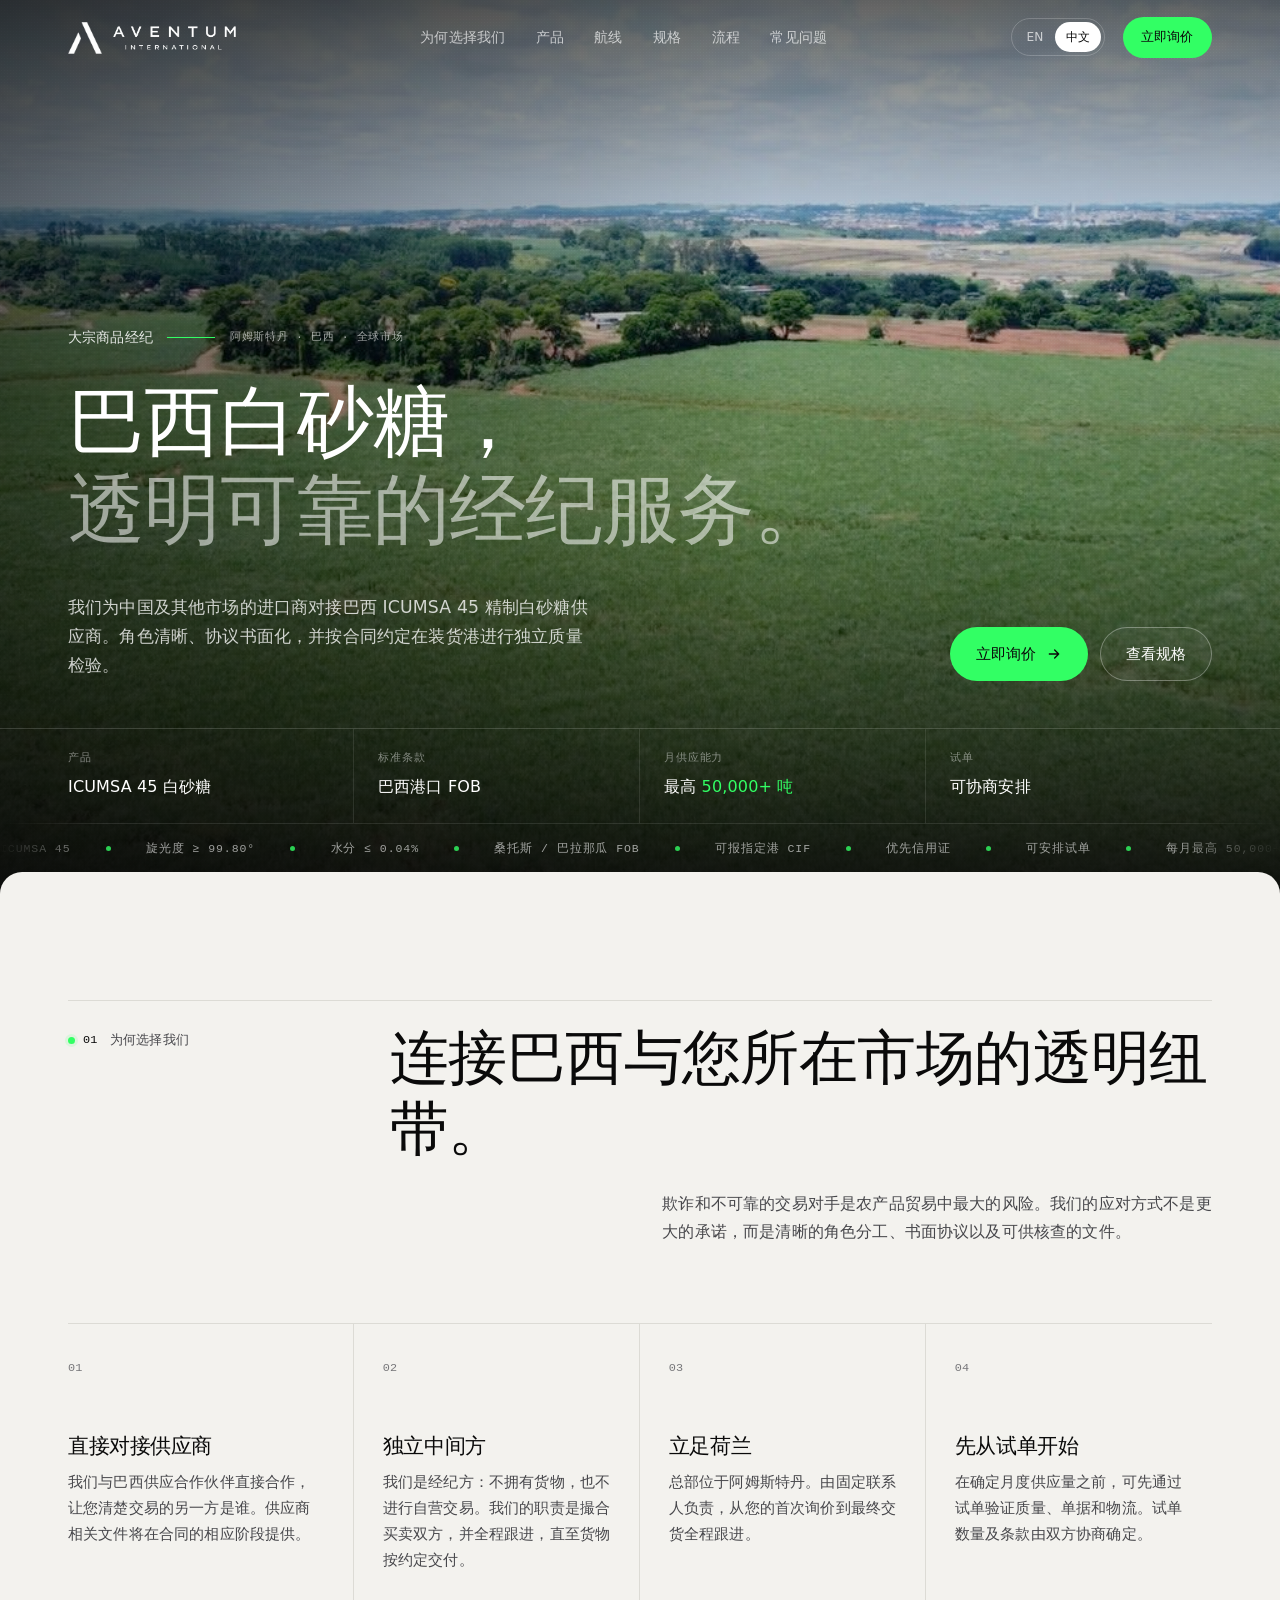
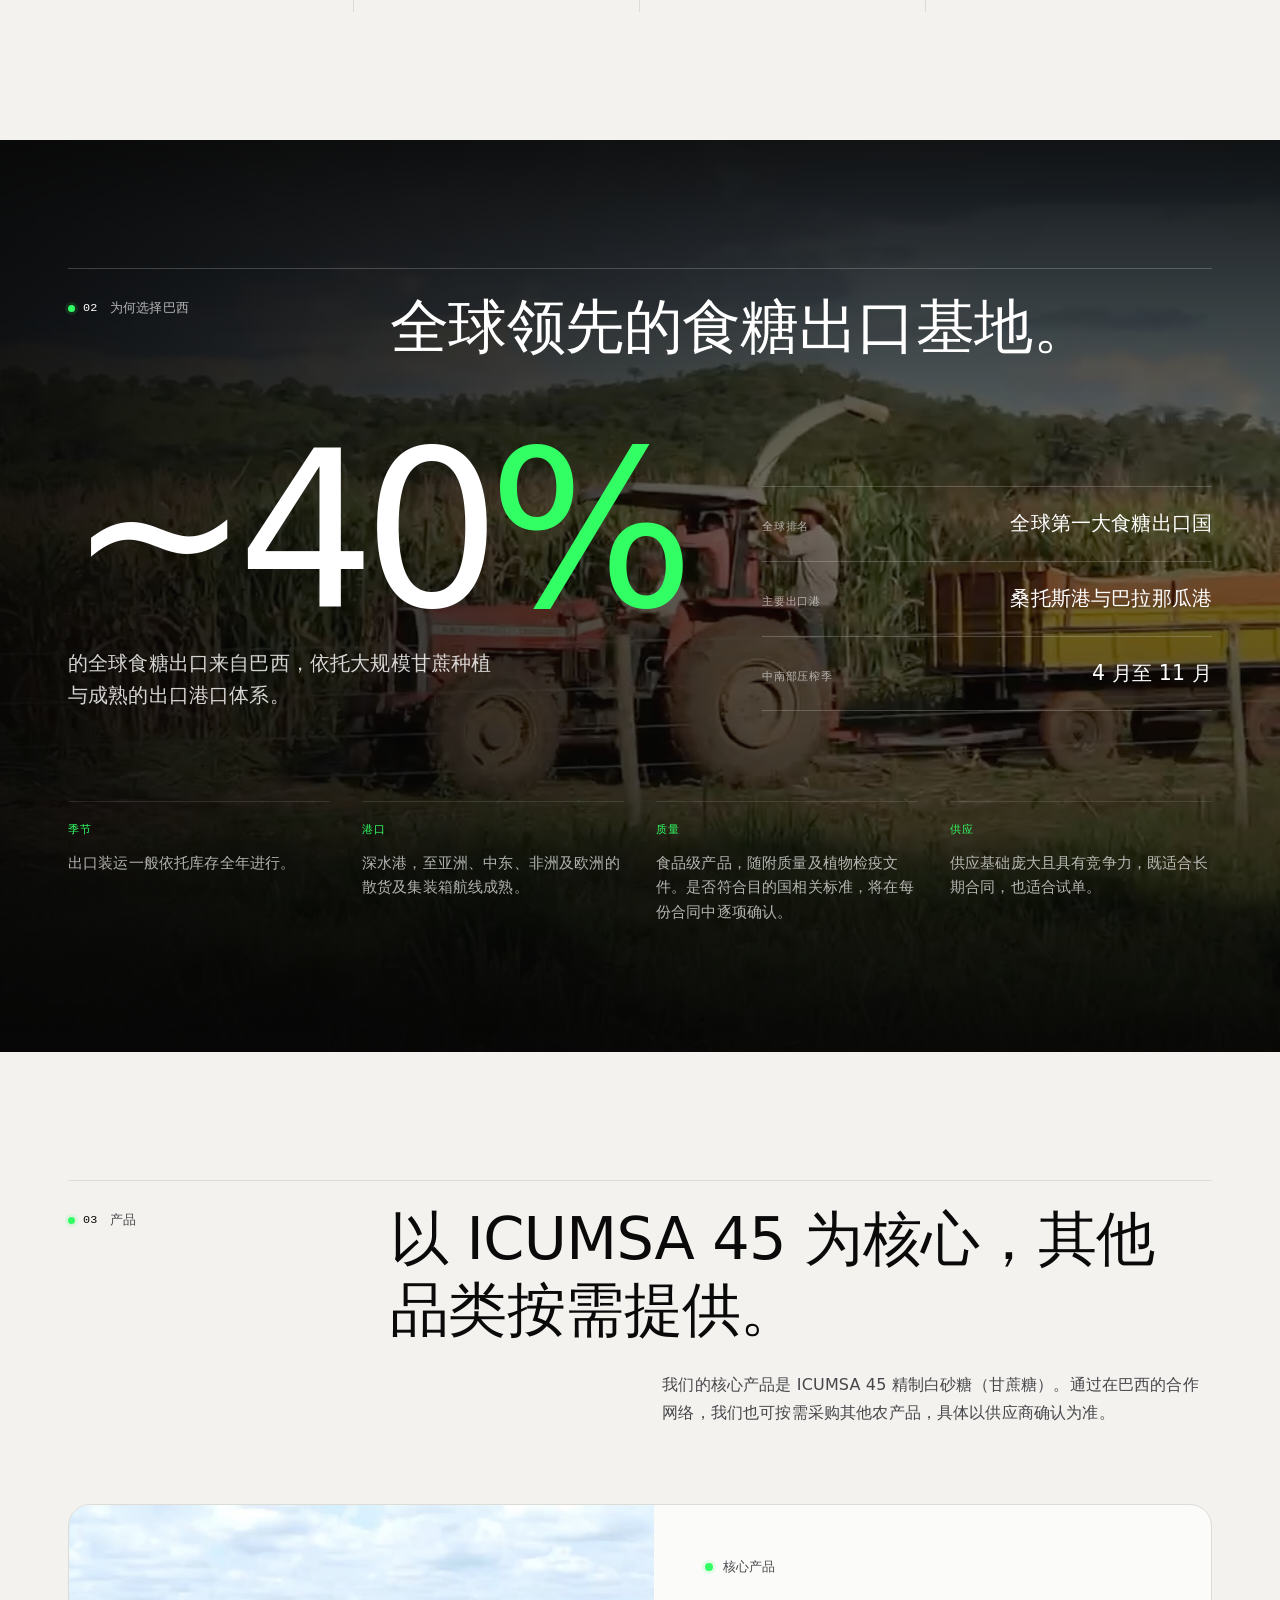
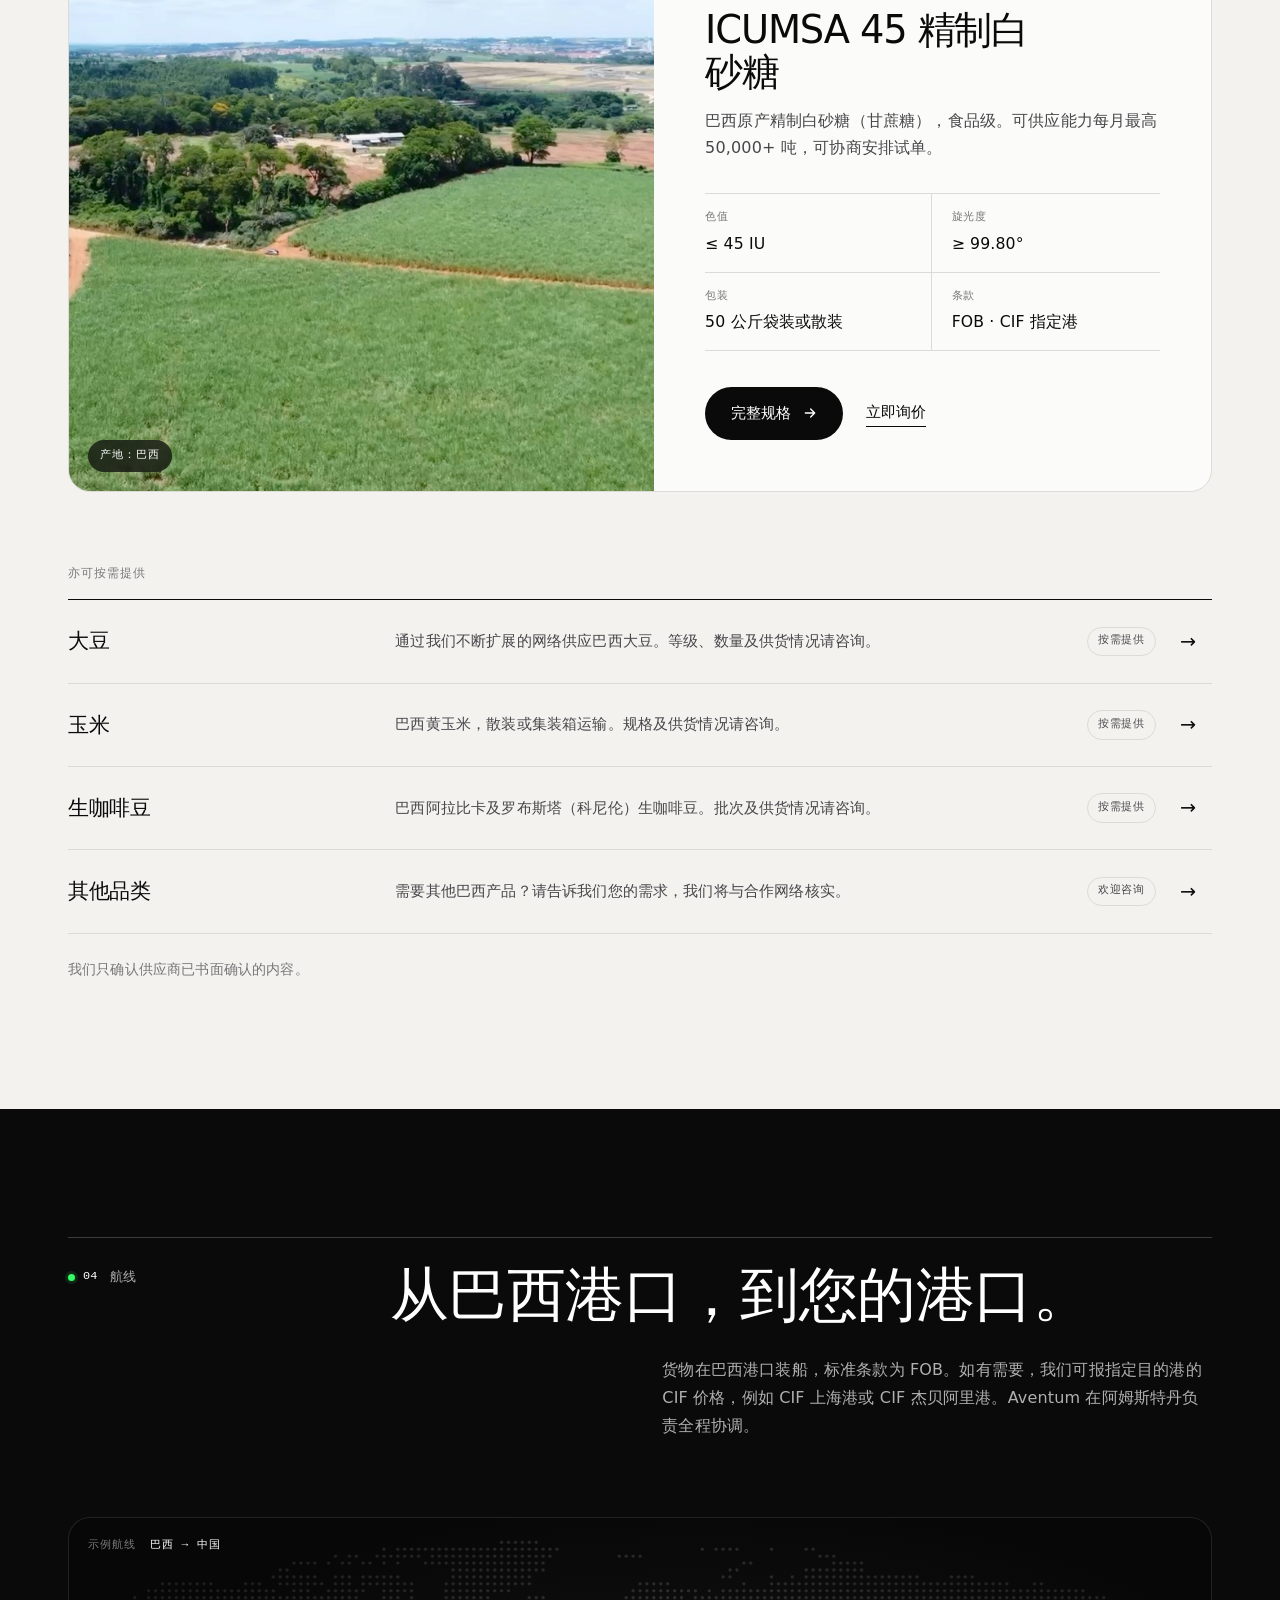
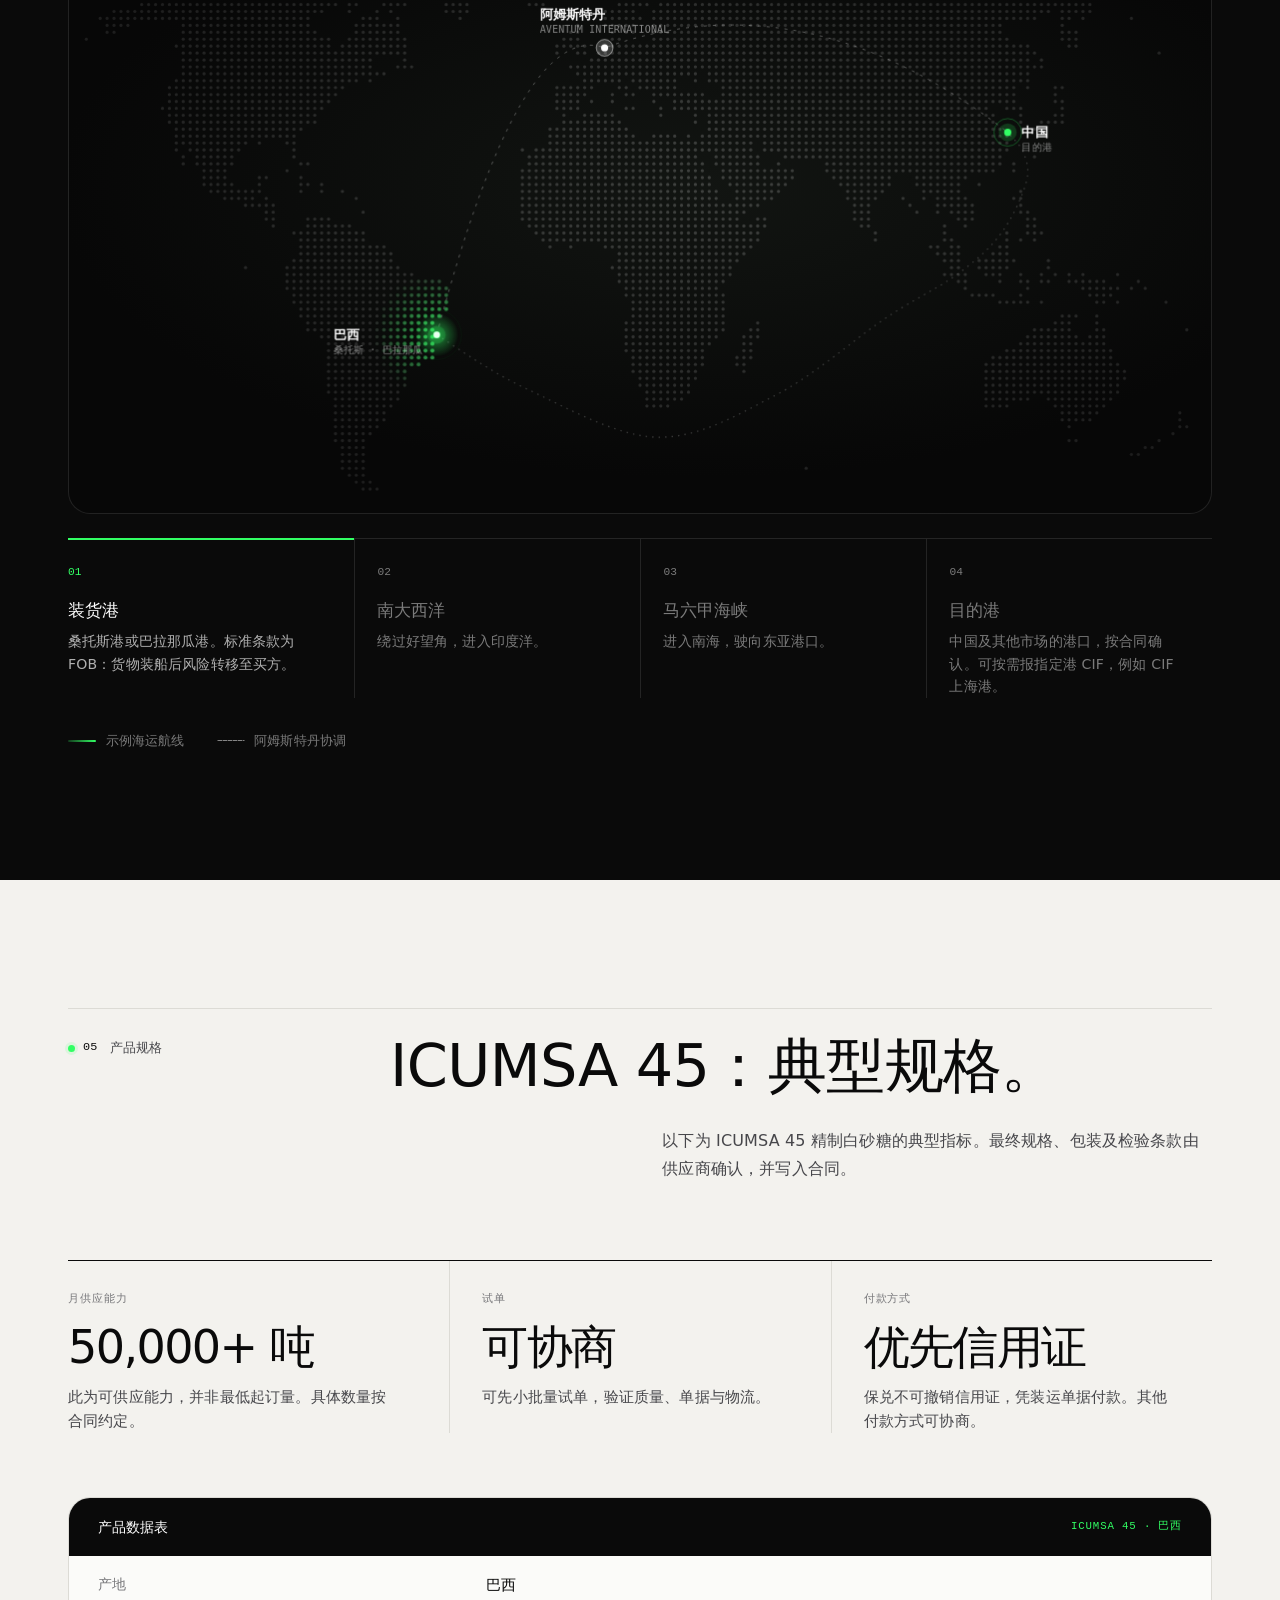
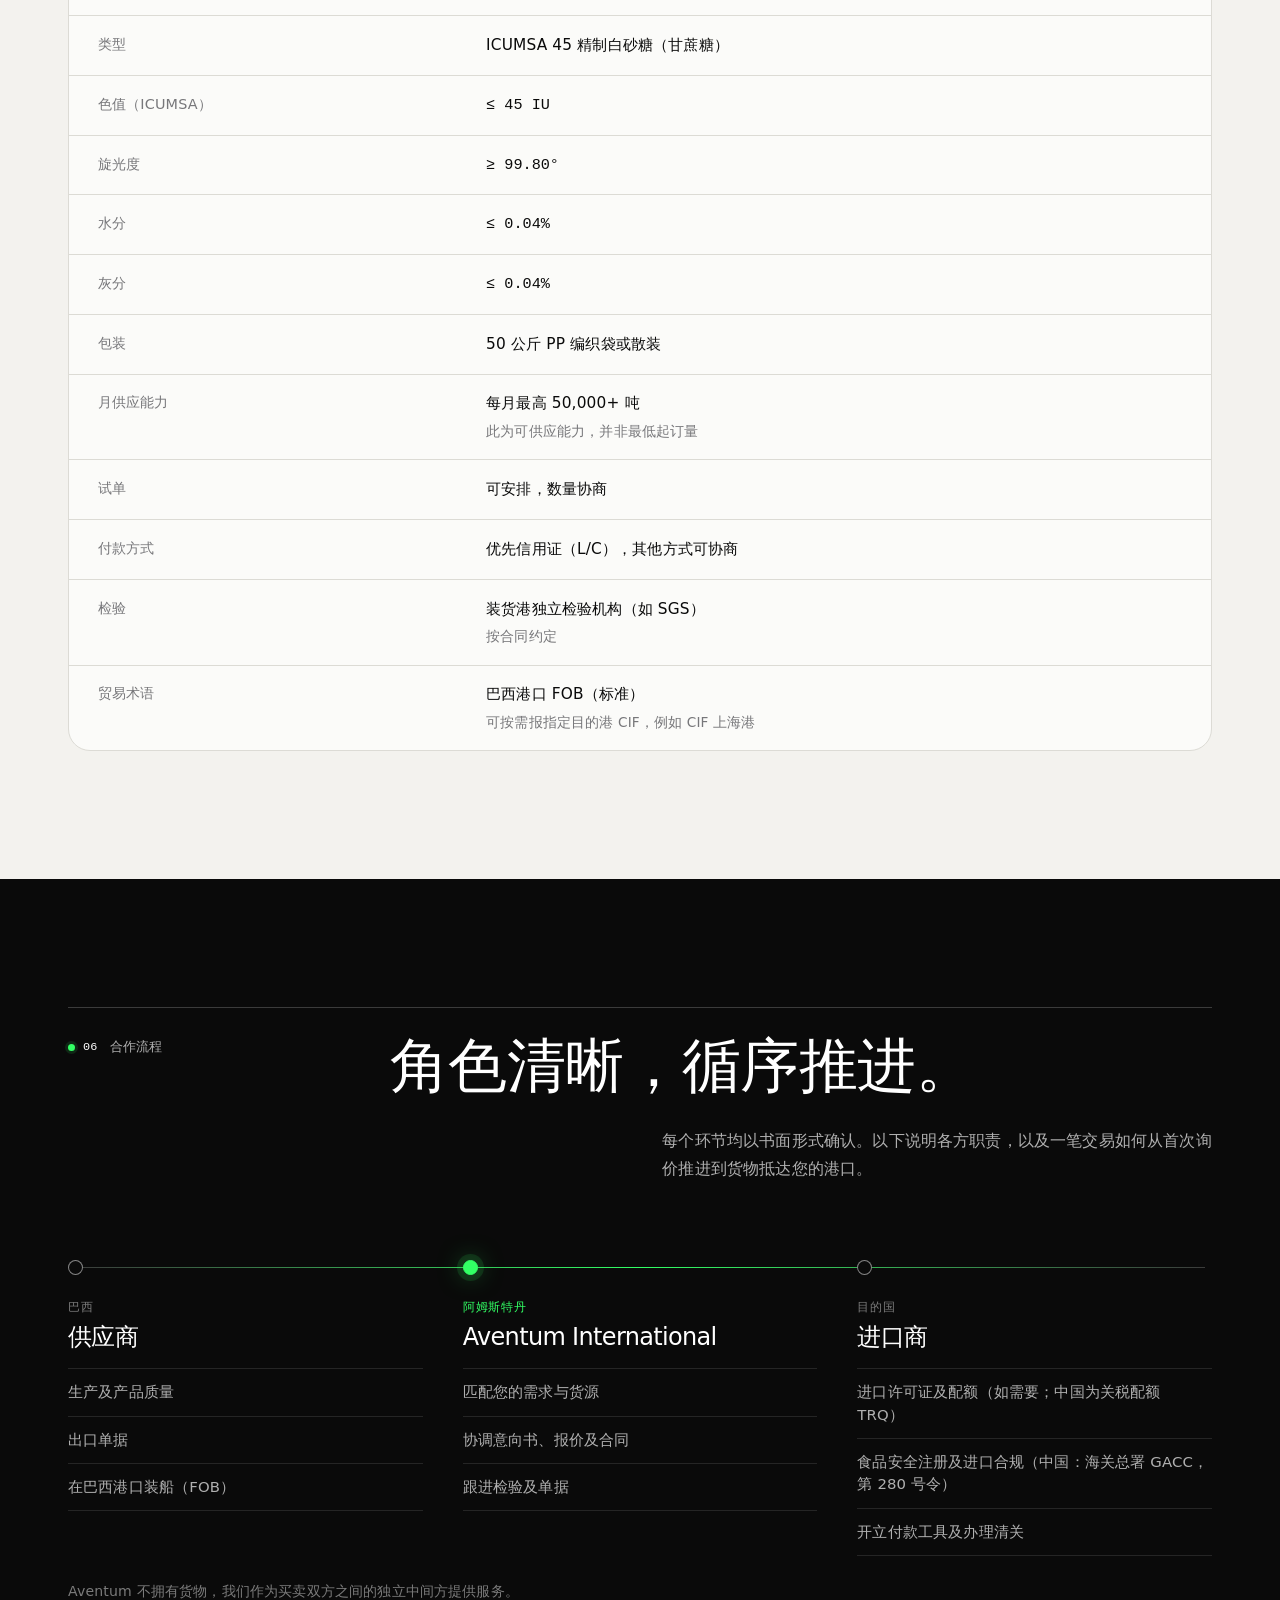
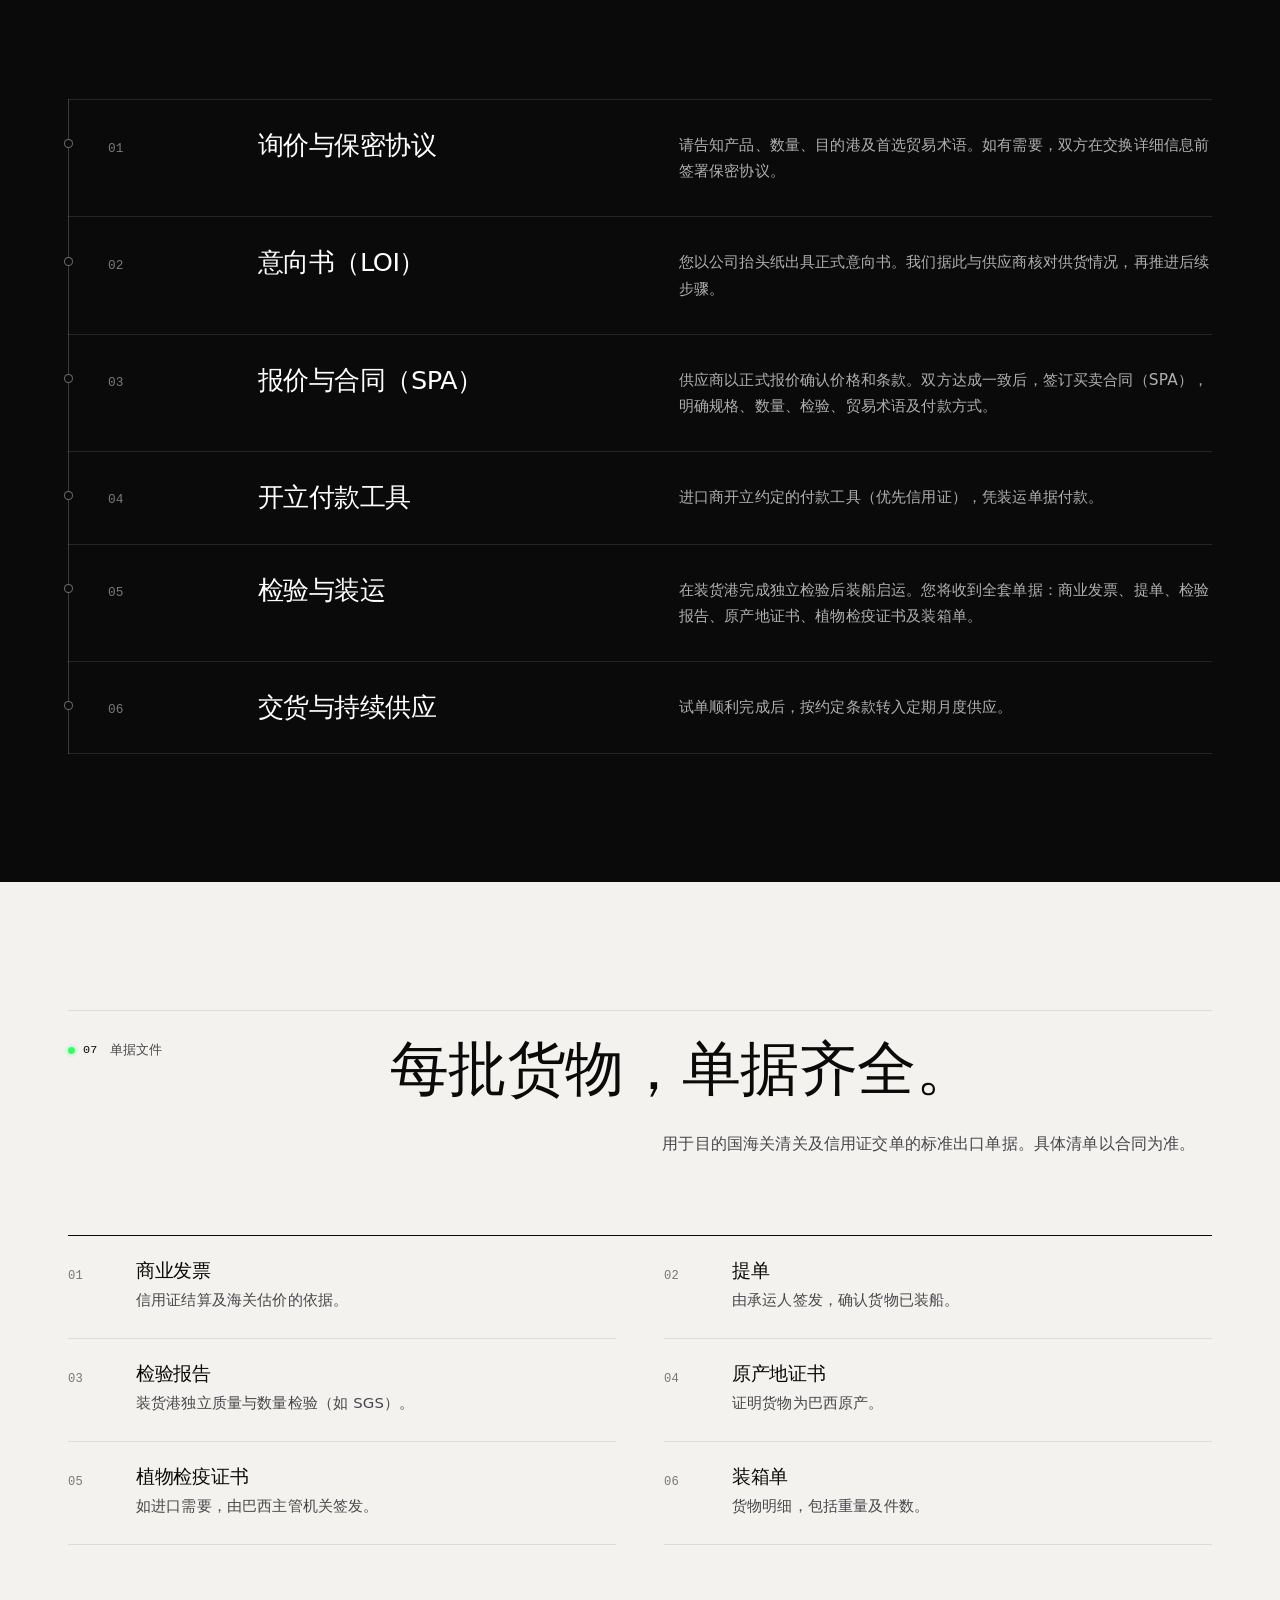
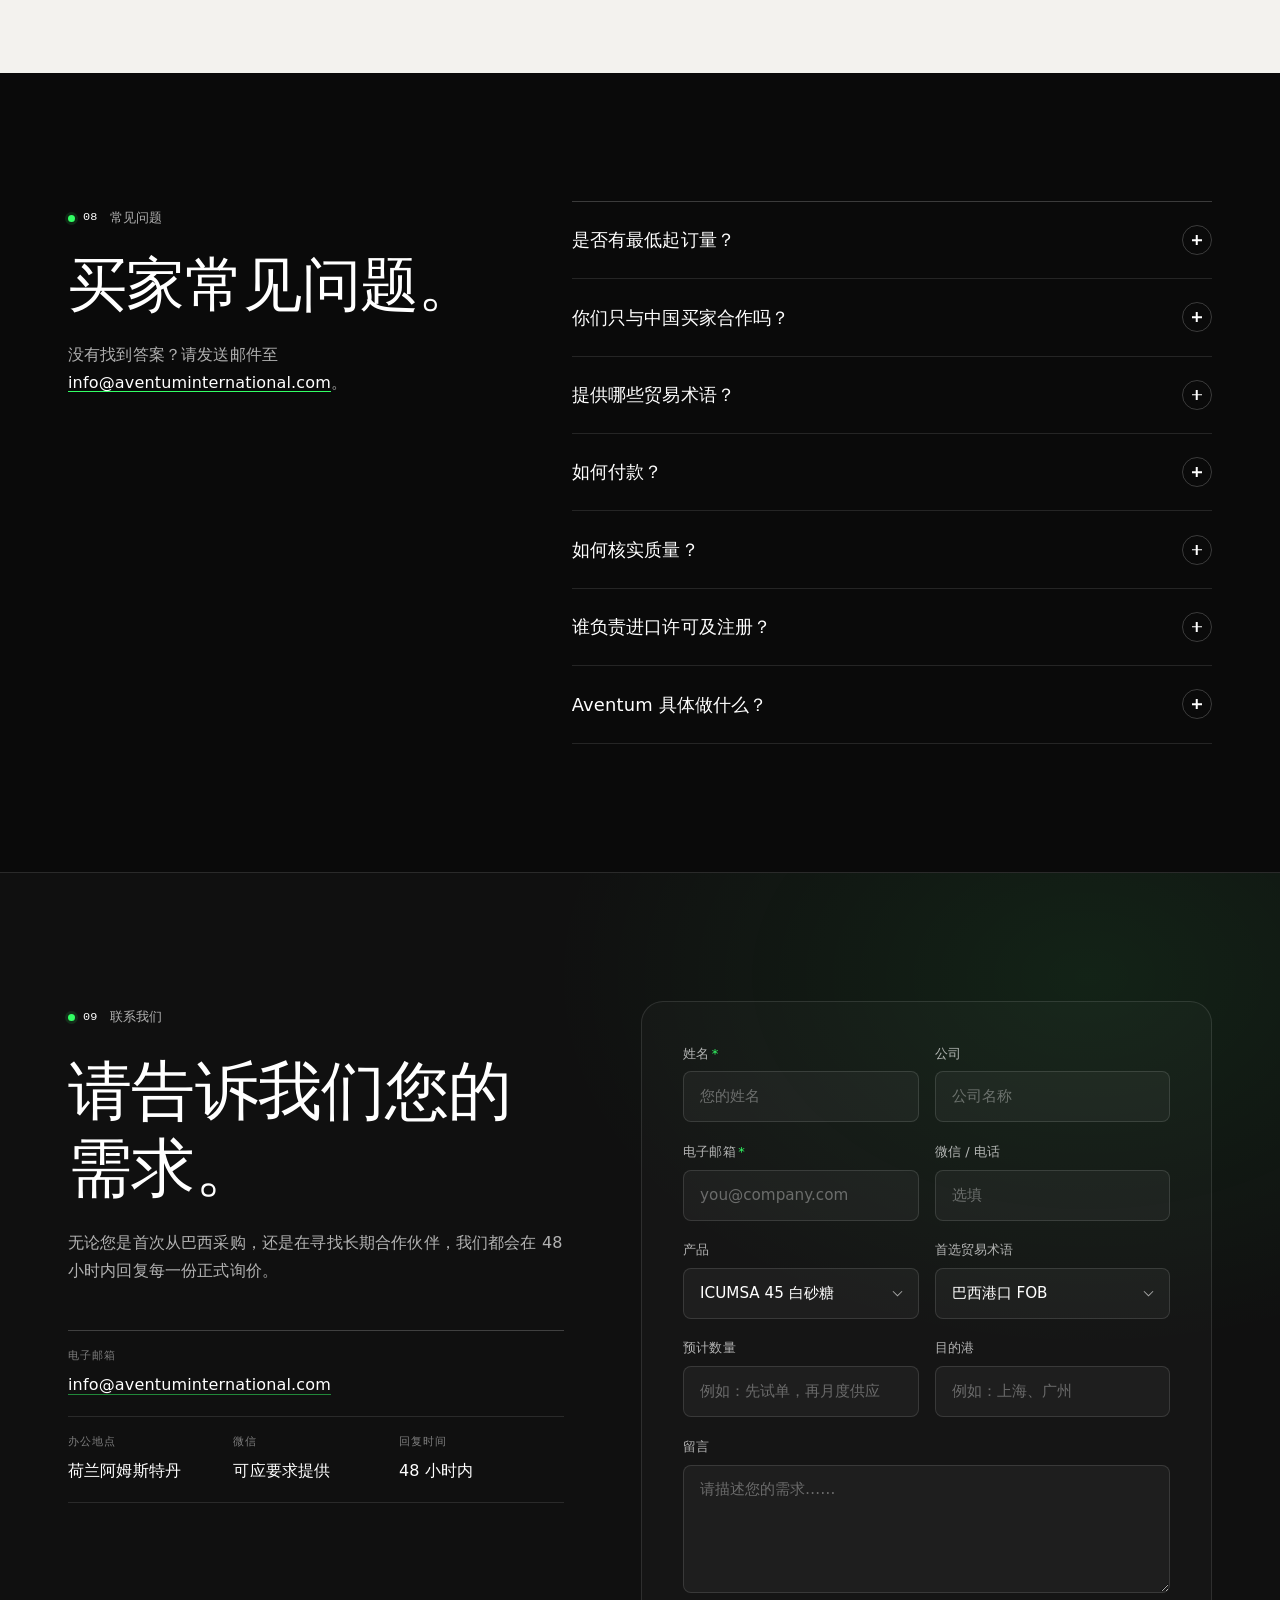
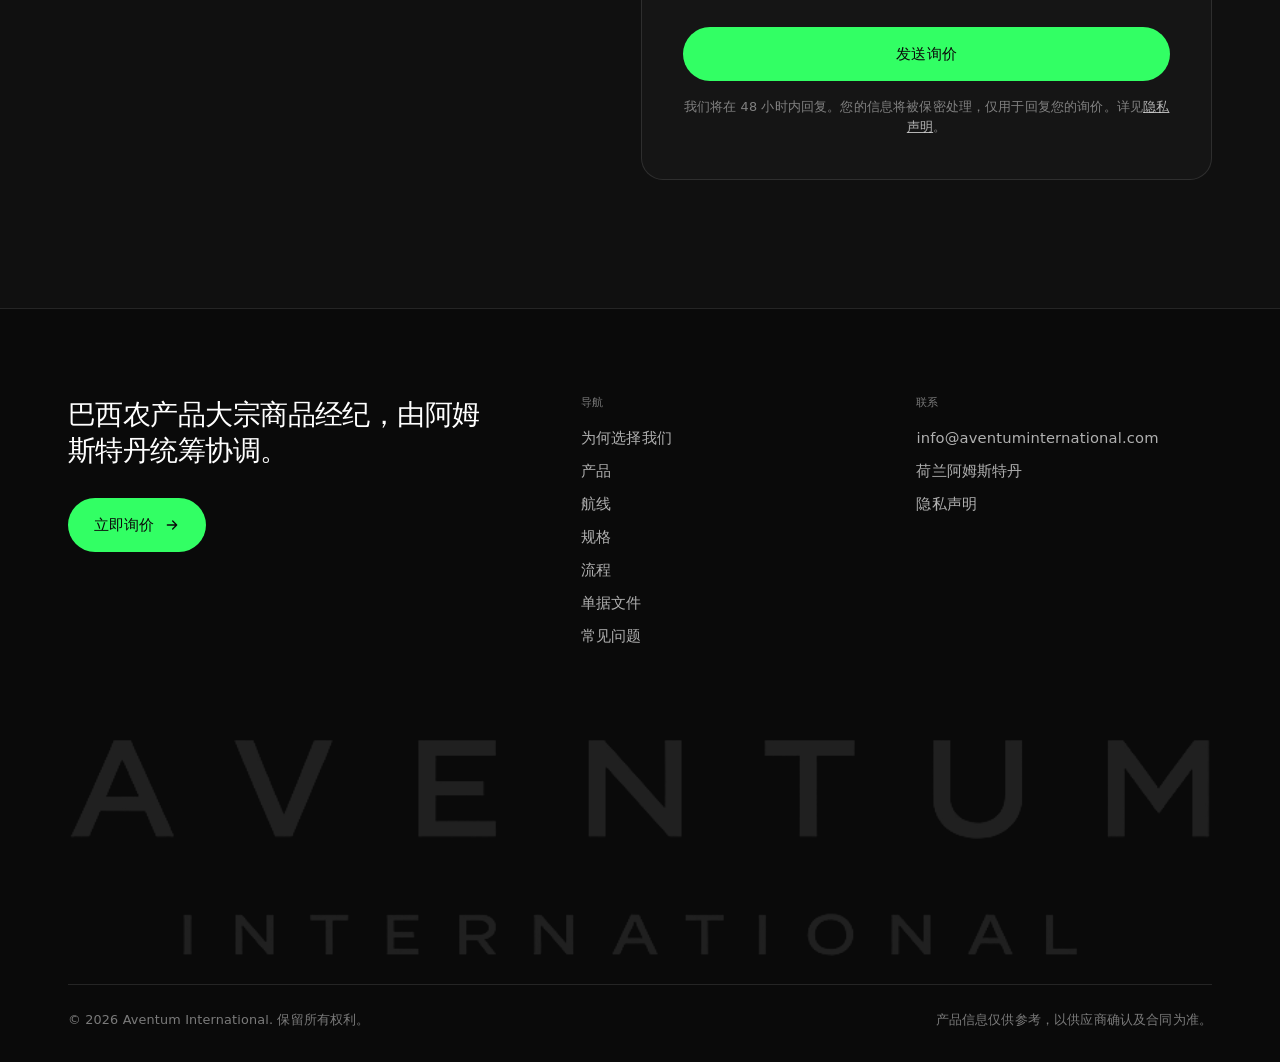
==== commit ad40354b: "Redesign: editorial layout, voyage map, cache busting - Editorial section headings with index labels" ====
--- a/zh/index.html
+++ b/zh/index.html
@@ -1,5 +1,5 @@
 <!DOCTYPE html>
-<!-- Generated by tools/build_zh.py from index.html. Do not edit by hand. -->
+<!-- Generated by tools/build.py from index.html. Do not edit by hand. -->
 <html lang="zh-CN" data-lang-lock>
 <head>
 <meta charset="UTF-8">
@@ -37,8 +37,8 @@
 <link rel="apple-touch-icon" href="/apple-touch-icon.png">
 <link rel="preload" href="/hero-poster.jpg" as="image" fetchpriority="high">
 
-<link rel="stylesheet" href="/styles.css">
-<script src="/lang-init.js"></script>
+<link rel="stylesheet" href="/styles.css?v=559e41b6">
+<script src="/lang-init.js?v=16438702"></script>
 
 <script type="application/ld+json">
 {
@@ -90,6 +90,7 @@
         <li><a href="#route"><span class="lang-cn">航线</span></a></li>
         <li><a href="#spec"><span class="lang-cn">规格</span></a></li>
         <li><a href="#process"><span class="lang-cn">流程</span></a></li>
+        <li><a href="#faq"><span class="lang-cn">常见问题</span></a></li>
       </ul>
     </nav>
 
@@ -98,7 +99,7 @@
         <button type="button" class="lang-btn" data-lang="en" aria-pressed="false" lang="en" aria-label="English">EN</button>
         <button type="button" class="lang-btn" data-lang="cn" aria-pressed="true" lang="zh-CN" aria-label="中文（简体）">中文</button>
       </div>
-      <a class="btn btn-primary header-cta" href="#contact"><span class="lang-cn">联系我们</span></a>
+      <a class="btn btn-primary header-cta" href="#contact"><span class="lang-cn">立即询价</span></a>
       <button type="button" class="menu-toggle" id="menu-toggle" aria-expanded="false" aria-controls="mobile-menu" data-aria-en="Open menu" data-aria-cn="打开菜单" aria-label="打开菜单"><span></span></button>
     </div>
   </div>
@@ -129,22 +130,28 @@
   </div>
 
   <div class="wrap hero-content">
-    <p class="hero-tag hero-anim d1"><span class="pulse-dot" aria-hidden="true"></span><span class="lang-cn">大宗商品经纪 · 阿姆斯特丹 · 巴西 · 全球市场</span></p>
+    <p class="hero-kicker hero-anim d1">
+      <span class="lang-cn">大宗商品经纪</span>
+      <span class="kicker-line" aria-hidden="true"></span>
+      <span class="mono"><span class="lang-cn">阿姆斯特丹 · 巴西 · 全球市场</span></span>
+    </p>
     <h1 id="hero-title" class="hero-anim d2">
       
       <span class="lang-cn">巴西白砂糖，<em>透明可靠的经纪服务。</em></span>
     </h1>
-    <p class="hero-sub hero-anim d3">
-      
-      <span class="lang-cn">我们为中国及其他市场的进口商对接巴西 ICUMSA 45 精制白砂糖供应商。角色清晰、协议书面化，并按合同约定在装货港进行独立质量检验。</span>
-    </p>
-    <div class="hero-cta hero-anim d4">
-      <a href="#contact" class="btn btn-primary"><span class="lang-cn">立即询价</span><svg viewBox="0 0 24 24" fill="none" stroke="currentColor" stroke-width="2" stroke-linecap="round" stroke-linejoin="round" aria-hidden="true"><path d="M5 12h14M13 6l6 6-6 6"/></svg></a>
-      <a href="#spec" class="btn btn-ghost"><span class="lang-cn">查看规格</span></a>
-    </div>
-  </div>
-
-  <div class="hero-facts hero-anim d4">
+    <div class="hero-bottom">
+      <p class="hero-sub hero-anim d3">
+        
+        <span class="lang-cn">我们为中国及其他市场的进口商对接巴西 ICUMSA 45 精制白砂糖供应商。角色清晰、协议书面化，并按合同约定在装货港进行独立质量检验。</span>
+      </p>
+      <div class="hero-cta hero-anim d4">
+        <a href="#contact" class="btn btn-primary"><span class="lang-cn">立即询价</span><svg viewBox="0 0 24 24" fill="none" stroke="currentColor" stroke-width="2" stroke-linecap="round" stroke-linejoin="round" aria-hidden="true"><path d="M5 12h14M13 6l6 6-6 6"/></svg></a>
+        <a href="#spec" class="btn btn-ghost"><span class="lang-cn">查看规格</span></a>
+      </div>
+    </div>
+  </div>
+
+  <div class="hero-bar hero-anim d4">
     <div class="wrap">
       <dl>
         <div><dt><span class="lang-cn">产品</span></dt><dd><span class="lang-cn">ICUMSA 45 白砂糖</span></dd></div>
@@ -154,87 +161,97 @@
       </dl>
     </div>
   </div>
+
+  <div class="ticker" aria-hidden="true">
+    <div class="ticker-track">
+      <ul class="ticker-list">
+        <li>ICUMSA 45</li>
+        <li><span class="lang-cn">旋光度 ≥ 99.80°</span></li>
+        <li><span class="lang-cn">水分 ≤ 0.04%</span></li>
+        <li><span class="lang-cn">桑托斯 / 巴拉那瓜 FOB</span></li>
+        <li><span class="lang-cn">可报指定港 CIF</span></li>
+        <li><span class="lang-cn">优先信用证</span></li>
+        <li><span class="lang-cn">可安排试单</span></li>
+        <li><span class="lang-cn">每月最高 50,000+ 吨</span></li>
+      </ul>
+      <ul class="ticker-list">
+        <li>ICUMSA 45</li>
+        <li><span class="lang-cn">旋光度 ≥ 99.80°</span></li>
+        <li><span class="lang-cn">水分 ≤ 0.04%</span></li>
+        <li><span class="lang-cn">桑托斯 / 巴拉那瓜 FOB</span></li>
+        <li><span class="lang-cn">可报指定港 CIF</span></li>
+        <li><span class="lang-cn">优先信用证</span></li>
+        <li><span class="lang-cn">可安排试单</span></li>
+        <li><span class="lang-cn">每月最高 50,000+ 吨</span></li>
+      </ul>
+    </div>
+  </div>
 </section>
 
 <!-- ============ WHY AVENTUM ============ -->
 <section class="section section-light" id="why" aria-labelledby="why-title">
   <div class="wrap">
-    <div class="section-head">
-      <div>
-        <p class="eyebrow reveal"><span class="eyebrow-num">01</span><span class="lang-cn">为何选择我们</span></p>
+    <div class="sec-head">
+      <p class="sec-label reveal"><span class="sec-idx">01</span><span class="lang-cn">为何选择我们</span></p>
+      <div class="sec-title">
         <h2 id="why-title" class="reveal"><span class="lang-cn">连接巴西与您所在市场的透明纽带。</span></h2>
-      </div>
-      <p class="lead reveal d1"><span class="lang-cn">欺诈和不可靠的交易对手是农产品贸易中最大的风险。我们的应对方式不是更大的承诺，而是清晰的角色分工、书面协议以及可供核查的文件。</span></p>
-    </div>
-
-    <div class="why-grid">
-      <article class="card reveal">
-        <div class="icon" aria-hidden="true"><svg viewBox="0 0 24 24"><path d="M10 13a5 5 0 0 0 7.07 0l3-3a5 5 0 0 0-7.07-7.07l-1.5 1.5"/><path d="M14 11a5 5 0 0 0-7.07 0l-3 3a5 5 0 0 0 7.07 7.07l1.5-1.5"/></svg></div>
+        <p class="lead reveal d1"><span class="lang-cn">欺诈和不可靠的交易对手是农产品贸易中最大的风险。我们的应对方式不是更大的承诺，而是清晰的角色分工、书面协议以及可供核查的文件。</span></p>
+      </div>
+    </div>
+
+    <ol class="pillars">
+      <li class="pillar reveal">
+        <span class="pillar-idx">01</span>
         <h3><span class="lang-cn">直接对接供应商</span></h3>
         <p><span class="lang-cn">我们与巴西供应合作伙伴直接合作，让您清楚交易的另一方是谁。供应商相关文件将在合同的相应阶段提供。</span></p>
-      </article>
-      <article class="card reveal d1">
-        <div class="icon" aria-hidden="true"><svg viewBox="0 0 24 24"><path d="M12 3v18M7 21h10M5 7h14M5 7l-3 6a3 3 0 0 0 6 0zM19 7l-3 6a3 3 0 0 0 6 0z"/></svg></div>
+      </li>
+      <li class="pillar reveal d1">
+        <span class="pillar-idx">02</span>
         <h3><span class="lang-cn">独立中间方</span></h3>
         <p><span class="lang-cn">我们是经纪方：不拥有货物，也不进行自营交易。我们的职责是撮合买卖双方，并全程跟进，直至货物按约定交付。</span></p>
-      </article>
-      <article class="card reveal d2">
-        <div class="icon" aria-hidden="true"><svg viewBox="0 0 24 24"><path d="M12 21s-7-6.2-7-11.5A7 7 0 0 1 19 9.5C19 14.8 12 21 12 21z"/><circle cx="12" cy="9.5" r="2.5"/></svg></div>
+      </li>
+      <li class="pillar reveal d2">
+        <span class="pillar-idx">03</span>
         <h3><span class="lang-cn">立足荷兰</span></h3>
         <p><span class="lang-cn">总部位于阿姆斯特丹。由固定联系人负责，从您的首次询价到最终交货全程跟进。</span></p>
-      </article>
-      <article class="card reveal d3">
-        <div class="icon" aria-hidden="true"><svg viewBox="0 0 24 24"><path d="M9 3h6M10 3v6L4.5 18.5A1.7 1.7 0 0 0 6 21h12a1.7 1.7 0 0 0 1.5-2.5L14 9V3"/><path d="M7.5 15h9"/></svg></div>
+      </li>
+      <li class="pillar reveal d3">
+        <span class="pillar-idx">04</span>
         <h3><span class="lang-cn">先从试单开始</span></h3>
         <p><span class="lang-cn">在确定月度供应量之前，可先通过试单验证质量、单据和物流。试单数量及条款由双方协商确定。</span></p>
-      </article>
-    </div>
+      </li>
+    </ol>
   </div>
 </section>
 
 <!-- ============ WHY BRAZIL ============ -->
-<section class="section section-dark" id="brazil" aria-labelledby="brazil-title">
+<section class="section section-image" id="brazil" aria-labelledby="brazil-title">
+  <img class="section-bg" src="/img-harvest.jpg" width="1280" height="720" alt="" loading="lazy" decoding="async">
   <div class="wrap">
-    <div class="section-head">
-      <div>
-        <p class="eyebrow reveal"><span class="eyebrow-num">02</span><span class="lang-cn">为何选择巴西</span></p>
+    <div class="sec-head">
+      <p class="sec-label reveal"><span class="sec-idx">02</span><span class="lang-cn">为何选择巴西</span></p>
+      <div class="sec-title">
         <h2 id="brazil-title" class="reveal"><span class="lang-cn">全球领先的食糖出口基地。</span></h2>
       </div>
-      <p class="lead reveal d1"><span class="lang-cn">巴西约占全球食糖出口量的 40%，拥有大规模甘蔗种植与成熟的出口港口体系。</span></p>
-    </div>
-
-    <div class="brazil-stats">
-      <div class="stat reveal">
-        <p class="stat-num"><span class="accent">#</span>1</p>
-        <p class="stat-label"><span class="lang-cn">全球最大食糖出口国</span></p>
-      </div>
-      <div class="stat reveal d1">
-        <p class="stat-num">~<span data-count="40">40</span><span class="accent">%</span></p>
-        <p class="stat-label"><span class="lang-cn">全球食糖出口占比</span></p>
-      </div>
-      <div class="stat reveal d2">
-        <p class="stat-num is-text"><span class="lang-cn">桑托斯港与巴拉那瓜港</span></p>
-        <p class="stat-label"><span class="lang-cn">主要出口港</span></p>
-      </div>
-    </div>
-
-    <ul class="fact-list">
-      <li class="fact reveal">
-        <div class="icon" aria-hidden="true"><svg viewBox="0 0 24 24"><rect x="3" y="5" width="18" height="16" rx="2"/><path d="M3 10h18M8 3v4M16 3v4"/></svg></div>
-        <p><span class="lang-cn">中南部压榨季通常为每年 4 月至 11 月，出口装运一般依托库存全年进行。</span></p>
-      </li>
-      <li class="fact reveal d1">
-        <div class="icon" aria-hidden="true"><svg viewBox="0 0 24 24"><circle cx="12" cy="5" r="2"/><path d="M12 7v14M5 12H3a9 9 0 0 0 18 0h-2M8 10h8"/></svg></div>
-        <p><span class="lang-cn">桑托斯港和巴拉那瓜港均为深水港，至亚洲、中东、非洲及欧洲的散货及集装箱航线成熟。</span></p>
-      </li>
-      <li class="fact reveal">
-        <div class="icon" aria-hidden="true"><svg viewBox="0 0 24 24"><path d="M9 5H7a2 2 0 0 0-2 2v12a2 2 0 0 0 2 2h10a2 2 0 0 0 2-2V7a2 2 0 0 0-2-2h-2"/><rect x="9" y="3" width="6" height="4" rx="1"/><path d="M9 13l2 2 4-4"/></svg></div>
-        <p><span class="lang-cn">食品级产品，随附质量及植物检疫文件。是否符合目的国相关标准，将在每份合同中逐项确认。</span></p>
-      </li>
-      <li class="fact reveal d1">
-        <div class="icon" aria-hidden="true"><svg viewBox="0 0 24 24"><path d="M3 17l6-6 4 4 8-8"/><path d="M15 7h6v6"/></svg></div>
-        <p><span class="lang-cn">供应基础庞大且具有竞争力，既适合长期合同，也适合试单。</span></p>
-      </li>
+    </div>
+
+    <div class="brazil-grid">
+      <div class="bigstat reveal">
+        <p class="bigstat-num">~<span data-count="40">40</span><span class="pct">%</span></p>
+        <p class="bigstat-label"><span class="lang-cn">的全球食糖出口来自巴西，依托大规模甘蔗种植与成熟的出口港口体系。</span></p>
+      </div>
+      <dl class="stat-rows">
+        <div class="reveal d1"><dt><span class="lang-cn">全球排名</span></dt><dd><span class="lang-cn">全球第一大食糖出口国</span></dd></div>
+        <div class="reveal d2"><dt><span class="lang-cn">主要出口港</span></dt><dd><span class="lang-cn">桑托斯港与巴拉那瓜港</span></dd></div>
+        <div class="reveal d3"><dt><span class="lang-cn">中南部压榨季</span></dt><dd><span class="lang-cn">4 月至 11 月</span></dd></div>
+      </dl>
+    </div>
+
+    <ul class="notes">
+      <li class="reveal"><span class="note-label"><span class="lang-cn">季节</span></span><p><span class="lang-cn">出口装运一般依托库存全年进行。</span></p></li>
+      <li class="reveal d1"><span class="note-label"><span class="lang-cn">港口</span></span><p><span class="lang-cn">深水港，至亚洲、中东、非洲及欧洲的散货及集装箱航线成熟。</span></p></li>
+      <li class="reveal d2"><span class="note-label"><span class="lang-cn">质量</span></span><p><span class="lang-cn">食品级产品，随附质量及植物检疫文件。是否符合目的国相关标准，将在每份合同中逐项确认。</span></p></li>
+      <li class="reveal d3"><span class="note-label"><span class="lang-cn">供应</span></span><p><span class="lang-cn">供应基础庞大且具有竞争力，既适合长期合同，也适合试单。</span></p></li>
     </ul>
   </div>
 </section>
@@ -242,144 +259,176 @@
 <!-- ============ PRODUCTS ============ -->
 <section class="section section-light" id="products" aria-labelledby="products-title">
   <div class="wrap">
-    <div class="section-head">
-      <div>
-        <p class="eyebrow reveal"><span class="eyebrow-num">03</span><span class="lang-cn">产品</span></p>
-        <h2 id="products-title" class="reveal"><span class="lang-cn">以 ICUMSA 45 为核心，<em>其他品类按需提供。</em></span></h2>
-      </div>
-      <p class="lead reveal d1"><span class="lang-cn">我们的核心产品是 ICUMSA 45 精制白砂糖（甘蔗糖）。通过在巴西的合作网络，我们也可按需采购其他农产品，具体以供应商确认为准。</span></p>
-    </div>
-
-    <div class="products-grid">
-      <article class="card product-featured reveal">
-        <span class="badge badge-accent"><span class="lang-cn">核心产品</span></span>
+    <div class="sec-head">
+      <p class="sec-label reveal"><span class="sec-idx">03</span><span class="lang-cn">产品</span></p>
+      <div class="sec-title">
+        <h2 id="products-title" class="reveal"><span class="lang-cn">以 ICUMSA 45 为核心，其他品类按需提供。</span></h2>
+        <p class="lead reveal d1"><span class="lang-cn">我们的核心产品是 ICUMSA 45 精制白砂糖（甘蔗糖）。通过在巴西的合作网络，我们也可按需采购其他农产品，具体以供应商确认为准。</span></p>
+      </div>
+    </div>
+
+    <article class="feature reveal">
+      <div class="feature-media">
+        <img src="/img-fields.jpg" width="1280" height="720" loading="lazy" decoding="async" alt="巴西农田航拍" data-alt-en="Aerial view of farmland in Brazil" data-alt-cn="巴西农田航拍">
+        <span class="feature-tag mono"><span class="lang-cn">产地：巴西</span></span>
+      </div>
+      <div class="feature-body">
+        <p class="feature-kicker"><span class="dot" aria-hidden="true"></span><span class="lang-cn">核心产品</span></p>
         <h3><span class="lang-cn">ICUMSA 45 精制白砂糖</span></h3>
         <p><span class="lang-cn">巴西原产精制白砂糖（甘蔗糖），食品级。可供应能力每月最高 50,000+ 吨，可协商安排试单。</span></p>
-        <ul class="chips">
-          <li><span class="lang-cn">巴西港口 FOB</span></li>
-          <li><span class="lang-cn">可报指定港 CIF</span></li>
-          <li><span class="lang-cn">50 公斤袋装或散装</span></li>
-        </ul>
-        <a class="btn btn-primary" href="#spec"><span class="lang-cn">查看规格</span><svg viewBox="0 0 24 24" fill="none" stroke="currentColor" stroke-width="2" stroke-linecap="round" stroke-linejoin="round" aria-hidden="true"><path d="M5 12h14M13 6l6 6-6 6"/></svg></a>
-      </article>
-
-      <article class="card product-card reveal d1">
-        <span class="badge badge-muted"><span class="lang-cn">按需提供</span></span>
-        <h3><span class="lang-cn">大豆</span></h3>
-        <p><span class="lang-cn">通过我们不断扩展的网络供应巴西大豆。等级、数量及供货情况请咨询。</span></p>
-      </article>
-      <article class="card product-card reveal d2">
-        <span class="badge badge-muted"><span class="lang-cn">按需提供</span></span>
-        <h3><span class="lang-cn">玉米</span></h3>
-        <p><span class="lang-cn">巴西黄玉米，散装或集装箱运输。规格及供货情况请咨询。</span></p>
-      </article>
-      <article class="card product-card reveal d1">
-        <span class="badge badge-muted"><span class="lang-cn">按需提供</span></span>
-        <h3><span class="lang-cn">生咖啡豆</span></h3>
-        <p><span class="lang-cn">巴西阿拉比卡及罗布斯塔（科尼伦）生咖啡豆。批次及供货情况请咨询。</span></p>
-      </article>
-      <article class="card product-card reveal d2">
-        <span class="badge badge-muted"><span class="lang-cn">欢迎咨询</span></span>
-        <h3><span class="lang-cn">其他品类</span></h3>
-        <p><span class="lang-cn">需要其他巴西产品？请告诉我们您的需求，我们将与合作网络核实。</span></p>
-      </article>
-    </div>
-    <p class="products-note reveal"><span class="lang-cn">我们只确认供应商已书面确认的内容。</span></p>
+        <dl class="mini-spec">
+          <div><dt><span class="lang-cn">色值</span></dt><dd>≤ 45 IU</dd></div>
+          <div><dt><span class="lang-cn">旋光度</span></dt><dd>≥ 99.80°</dd></div>
+          <div><dt><span class="lang-cn">包装</span></dt><dd><span class="lang-cn">50 公斤袋装或散装</span></dd></div>
+          <div><dt><span class="lang-cn">条款</span></dt><dd><span class="lang-cn">FOB · CIF 指定港</span></dd></div>
+        </dl>
+        <div class="feature-cta">
+          <a class="btn btn-dark" href="#spec"><span class="lang-cn">完整规格</span><svg viewBox="0 0 24 24" fill="none" stroke="currentColor" stroke-width="2" stroke-linecap="round" stroke-linejoin="round" aria-hidden="true"><path d="M5 12h14M13 6l6 6-6 6"/></svg></a>
+          <a class="text-link" href="#contact" data-product="Icumsa 45 sugar"><span class="lang-cn">立即询价</span></a>
+        </div>
+      </div>
+    </article>
+
+    <div class="more">
+      <p class="more-label reveal"><span class="lang-cn">亦可按需提供</span></p>
+      <ul class="more-list">
+        <li class="reveal"><a href="#contact" data-product="Soybeans">
+          <span class="more-name"><span class="lang-cn">大豆</span></span>
+          <span class="more-desc"><span class="lang-cn">通过我们不断扩展的网络供应巴西大豆。等级、数量及供货情况请咨询。</span></span>
+          <span class="more-tag"><span class="lang-cn">按需提供</span></span>
+          <span class="more-arrow" aria-hidden="true">→</span>
+        </a></li>
+        <li class="reveal"><a href="#contact" data-product="Maize / corn">
+          <span class="more-name"><span class="lang-cn">玉米</span></span>
+          <span class="more-desc"><span class="lang-cn">巴西黄玉米，散装或集装箱运输。规格及供货情况请咨询。</span></span>
+          <span class="more-tag"><span class="lang-cn">按需提供</span></span>
+          <span class="more-arrow" aria-hidden="true">→</span>
+        </a></li>
+        <li class="reveal"><a href="#contact" data-product="Green coffee">
+          <span class="more-name"><span class="lang-cn">生咖啡豆</span></span>
+          <span class="more-desc"><span class="lang-cn">巴西阿拉比卡及罗布斯塔（科尼伦）生咖啡豆。批次及供货情况请咨询。</span></span>
+          <span class="more-tag"><span class="lang-cn">按需提供</span></span>
+          <span class="more-arrow" aria-hidden="true">→</span>
+        </a></li>
+        <li class="reveal"><a href="#contact" data-product="Other">
+          <span class="more-name"><span class="lang-cn">其他品类</span></span>
+          <span class="more-desc"><span class="lang-cn">需要其他巴西产品？请告诉我们您的需求，我们将与合作网络核实。</span></span>
+          <span class="more-tag"><span class="lang-cn">欢迎咨询</span></span>
+          <span class="more-arrow" aria-hidden="true">→</span>
+        </a></li>
+      </ul>
+      <p class="products-note reveal"><span class="lang-cn">我们只确认供应商已书面确认的内容。</span></p>
+    </div>
   </div>
 </section>
 
 <!-- ============ ROUTE ============ -->
 <section class="section section-dark" id="route" aria-labelledby="route-title">
   <div class="wrap">
-    <div class="section-head">
-      <div>
-        <p class="eyebrow reveal"><span class="eyebrow-num">04</span><span class="lang-cn">航线</span></p>
+    <div class="sec-head">
+      <p class="sec-label reveal"><span class="sec-idx">04</span><span class="lang-cn">航线</span></p>
+      <div class="sec-title">
         <h2 id="route-title" class="reveal"><span class="lang-cn">从巴西港口，到您的港口。</span></h2>
-      </div>
-      <p class="lead reveal d1"><span class="lang-cn">货物在巴西港口装船，标准条款为 FOB。如有需要，我们可报指定目的港的 CIF 价格，例如 CIF 上海港或 CIF 杰贝阿里港。Aventum 在阿姆斯特丹负责全程协调。</span></p>
-    </div>
-
-    <figure class="reveal">
+        <p class="lead reveal d1"><span class="lang-cn">货物在巴西港口装船，标准条款为 FOB。如有需要，我们可报指定目的港的 CIF 价格，例如 CIF 上海港或 CIF 杰贝阿里港。Aventum 在阿姆斯特丹负责全程协调。</span></p>
+      </div>
+    </div>
+
+    <figure class="voyage reveal">
       <div class="map-frame" id="map-frame">
         <picture>
           <source srcset="/world-map.webp" type="image/webp">
-          <img class="map-img" src="/world-map.png" width="1661" height="866" loading="lazy" decoding="async" alt="世界地图：显示从巴西到中国的示例海运航线，由阿姆斯特丹协调" data-alt-en="World map showing an example sea route from Brazil to China, coordinated from Amsterdam" data-alt-cn="世界地图：显示从巴西到中国的示例海运航线，由阿姆斯特丹协调">
+          <img class="map-img" id="map-img" src="/world-map.png" width="1661" height="866" decoding="async" alt="世界地图：显示从巴西到中国的示例海运航线，由阿姆斯特丹协调" data-alt-en="World map showing an example sea route from Brazil to China, coordinated from Amsterdam" data-alt-cn="世界地图：显示从巴西到中国的示例海运航线，由阿姆斯特丹协调">
         </picture>
         <canvas id="map-canvas" aria-hidden="true"></canvas>
+        <div class="map-hud" aria-hidden="true">
+          <span class="mono"><span class="lang-cn">示例航线</span></span>
+          <span class="mono map-hud-route"><span class="lang-cn">巴西 → 中国</span></span>
+        </div>
         <button type="button" class="map-replay" id="map-replay" data-aria-en="Replay animation" data-aria-cn="重新播放动画" aria-label="重新播放动画"><svg viewBox="0 0 24 24" aria-hidden="true"><path d="M3 12a9 9 0 1 0 9-9 9.75 9.75 0 0 0-6.74 2.74L3 8"/><path d="M3 3v5h5"/></svg></button>
       </div>
       <figcaption>
+        <ol class="voyage-steps" id="voyage-steps">
+          <li data-at="0">
+            <span class="vs-idx">01</span>
+            <strong><span class="lang-cn">装货港</span></strong>
+            <span class="vs-desc"><span class="lang-cn">桑托斯港或巴拉那瓜港。标准条款为 FOB：货物装船后风险转移至买方。</span></span>
+          </li>
+          <li data-at="0.3">
+            <span class="vs-idx">02</span>
+            <strong><span class="lang-cn">南大西洋</span></strong>
+            <span class="vs-desc"><span class="lang-cn">绕过好望角，进入印度洋。</span></span>
+          </li>
+          <li data-at="0.68">
+            <span class="vs-idx">03</span>
+            <strong><span class="lang-cn">马六甲海峡</span></strong>
+            <span class="vs-desc"><span class="lang-cn">进入南海，驶向东亚港口。</span></span>
+          </li>
+          <li data-at="0.98">
+            <span class="vs-idx">04</span>
+            <strong><span class="lang-cn">目的港</span></strong>
+            <span class="vs-desc"><span class="lang-cn">中国及其他市场的港口，按合同确认。可按需报指定港 CIF，例如 CIF 上海港。</span></span>
+          </li>
+        </ol>
         <ul class="map-legend">
-          <li><span class="legend-line" aria-hidden="true"></span><span class="lang-cn">示例航线：巴西至中国</span></li>
+          <li><span class="legend-line" aria-hidden="true"></span><span class="lang-cn">示例海运航线</span></li>
           <li><span class="legend-line coord" aria-hidden="true"></span><span class="lang-cn">阿姆斯特丹协调</span></li>
         </ul>
       </figcaption>
     </figure>
-
-    <ul class="route-terms">
-      <li class="reveal"><strong>FOB</strong><span class="desc"><span class="lang-cn">标准条款：巴西装货港船上交货。</span></span></li>
-      <li class="reveal d1"><strong><span class="lang-cn">CIF 指定港</span></strong><span class="desc"><span class="lang-cn">按需提供，始终按指定目的港报价，例如 CIF 上海港。</span></span></li>
-      <li class="reveal d2"><strong><span class="lang-cn">目的地</span></strong><span class="desc"><span class="lang-cn">中国及其他市场的港口，按合同确认。</span></span></li>
-    </ul>
   </div>
 </section>
 
 <!-- ============ SPECIFICATION ============ -->
 <section class="section section-light" id="spec" aria-labelledby="spec-title">
   <div class="wrap">
-    <div class="section-head">
-      <div>
-        <p class="eyebrow reveal"><span class="eyebrow-num">05</span><span class="lang-cn">产品规格</span></p>
-        <h2 id="spec-title" class="reveal"><span class="lang-cn">ICUMSA 45：<em>典型规格。</em></span></h2>
-      </div>
-      <p class="lead reveal d1"><span class="lang-cn">以下为 ICUMSA 45 精制白砂糖的典型指标。最终规格、包装及检验条款由供应商确认，并写入合同。</span></p>
-    </div>
-
-    <div class="spec-grid">
-      <div class="spec-sheet reveal">
-        <div class="spec-sheet-head"><span class="lang-cn">产品数据表</span><span>ICUMSA 45</span></div>
-        <table class="spec-table">
-          <caption class="visually-hidden"><span class="lang-cn">ICUMSA 45 精制白砂糖典型规格</span></caption>
-          <tbody>
-            <tr><th scope="row"><span class="lang-cn">产地</span></th><td><span class="lang-cn">巴西</span></td></tr>
-            <tr><th scope="row"><span class="lang-cn">类型</span></th><td><span class="lang-cn">ICUMSA 45 精制白砂糖（甘蔗糖）</span></td></tr>
-            <tr><th scope="row"><span class="lang-cn">色值（ICUMSA）</span></th><td>≤ 45 IU</td></tr>
-            <tr><th scope="row"><span class="lang-cn">旋光度</span></th><td>≥ 99.80°</td></tr>
-            <tr><th scope="row"><span class="lang-cn">水分</span></th><td>≤ 0.04%</td></tr>
-            <tr><th scope="row"><span class="lang-cn">灰分</span></th><td>≤ 0.04%</td></tr>
-            <tr><th scope="row"><span class="lang-cn">包装</span></th><td><span class="lang-cn">50 公斤 PP 编织袋或散装</span></td></tr>
-            <tr><th scope="row"><span class="lang-cn">月供应能力</span></th><td><span class="lang-cn">每月最高 50,000+ 吨</span><small><span class="lang-cn">此为可供应能力，并非最低起订量</span></small></td></tr>
-            <tr><th scope="row"><span class="lang-cn">试单</span></th><td><span class="lang-cn">可安排，数量协商</span></td></tr>
-            <tr><th scope="row"><span class="lang-cn">付款方式</span></th><td><span class="lang-cn">优先信用证（L/C），其他方式可协商</span></td></tr>
-            <tr><th scope="row"><span class="lang-cn">检验</span></th><td><span class="lang-cn">装货港独立检验机构（如 SGS）</span><small><span class="lang-cn">按合同约定</span></small></td></tr>
-            <tr><th scope="row"><span class="lang-cn">贸易术语</span></th><td><span class="lang-cn">巴西港口 FOB（标准）</span><small><span class="lang-cn">可按需报指定目的港 CIF，例如 CIF 上海港</span></small></td></tr>
-          </tbody>
-        </table>
-        <ul class="chips">
-          <li><span class="lang-cn">巴西原产</span></li>
-          <li><span class="lang-cn">食品级</span></li>
-          <li><span class="lang-cn">独立检验</span></li>
-          <li><span class="lang-cn">可试单</span></li>
-        </ul>
-      </div>
-
-      <div class="spec-side">
-        <div class="card is-accent reveal d1">
-          <p class="card-label"><span class="lang-cn">月供应能力</span></p>
-          <p class="card-value"><span class="lang-cn">50,000+ 吨</span></p>
-          <p><span class="lang-cn">此为可供应能力，并非最低起订量。具体数量按合同约定。</span></p>
-        </div>
-        <div class="card reveal d2">
-          <p class="card-label"><span class="lang-cn">试单</span></p>
-          <p class="card-value"><span class="lang-cn">可协商</span></p>
-          <p><span class="lang-cn">可先小批量试单，验证质量、单据与物流。</span></p>
-        </div>
-        <div class="card reveal d3">
-          <p class="card-label"><span class="lang-cn">付款方式</span></p>
-          <p class="card-value"><span class="lang-cn">优先信用证</span></p>
-          <p><span class="lang-cn">我们优先采用保兑不可撤销信用证，凭装运单据付款。其他付款方式可协商。</span></p>
-        </div>
-      </div>
+    <div class="sec-head">
+      <p class="sec-label reveal"><span class="sec-idx">05</span><span class="lang-cn">产品规格</span></p>
+      <div class="sec-title">
+        <h2 id="spec-title" class="reveal"><span class="lang-cn">ICUMSA 45：典型规格。</span></h2>
+        <p class="lead reveal d1"><span class="lang-cn">以下为 ICUMSA 45 精制白砂糖的典型指标。最终规格、包装及检验条款由供应商确认，并写入合同。</span></p>
+      </div>
+    </div>
+
+    <div class="keyfigs">
+      <div class="keyfig reveal">
+        <p class="keyfig-label"><span class="lang-cn">月供应能力</span></p>
+        <p class="keyfig-value"><span class="lang-cn">50,000+ 吨</span></p>
+        <p class="keyfig-note"><span class="lang-cn">此为可供应能力，并非最低起订量。具体数量按合同约定。</span></p>
+      </div>
+      <div class="keyfig reveal d1">
+        <p class="keyfig-label"><span class="lang-cn">试单</span></p>
+        <p class="keyfig-value"><span class="lang-cn">可协商</span></p>
+        <p class="keyfig-note"><span class="lang-cn">可先小批量试单，验证质量、单据与物流。</span></p>
+      </div>
+      <div class="keyfig reveal d2">
+        <p class="keyfig-label"><span class="lang-cn">付款方式</span></p>
+        <p class="keyfig-value"><span class="lang-cn">优先信用证</span></p>
+        <p class="keyfig-note"><span class="lang-cn">保兑不可撤销信用证，凭装运单据付款。其他付款方式可协商。</span></p>
+      </div>
+    </div>
+
+    <div class="datasheet reveal">
+      <div class="datasheet-head">
+        <span><span class="lang-cn">产品数据表</span></span>
+        <span class="mono">ICUMSA 45 · <span class="lang-cn">巴西</span></span>
+      </div>
+      <table class="spec-table">
+        <caption class="visually-hidden"><span class="lang-cn">ICUMSA 45 精制白砂糖典型规格</span></caption>
+        <tbody>
+          <tr><th scope="row"><span class="lang-cn">产地</span></th><td><span class="lang-cn">巴西</span></td></tr>
+          <tr><th scope="row"><span class="lang-cn">类型</span></th><td><span class="lang-cn">ICUMSA 45 精制白砂糖（甘蔗糖）</span></td></tr>
+          <tr><th scope="row"><span class="lang-cn">色值（ICUMSA）</span></th><td class="num">≤ 45 IU</td></tr>
+          <tr><th scope="row"><span class="lang-cn">旋光度</span></th><td class="num">≥ 99.80°</td></tr>
+          <tr><th scope="row"><span class="lang-cn">水分</span></th><td class="num">≤ 0.04%</td></tr>
+          <tr><th scope="row"><span class="lang-cn">灰分</span></th><td class="num">≤ 0.04%</td></tr>
+          <tr><th scope="row"><span class="lang-cn">包装</span></th><td><span class="lang-cn">50 公斤 PP 编织袋或散装</span></td></tr>
+          <tr><th scope="row"><span class="lang-cn">月供应能力</span></th><td><span class="lang-cn">每月最高 50,000+ 吨</span><small><span class="lang-cn">此为可供应能力，并非最低起订量</span></small></td></tr>
+          <tr><th scope="row"><span class="lang-cn">试单</span></th><td><span class="lang-cn">可安排，数量协商</span></td></tr>
+          <tr><th scope="row"><span class="lang-cn">付款方式</span></th><td><span class="lang-cn">优先信用证（L/C），其他方式可协商</span></td></tr>
+          <tr><th scope="row"><span class="lang-cn">检验</span></th><td><span class="lang-cn">装货港独立检验机构（如 SGS）</span><small><span class="lang-cn">按合同约定</span></small></td></tr>
+          <tr><th scope="row"><span class="lang-cn">贸易术语</span></th><td><span class="lang-cn">巴西港口 FOB（标准）</span><small><span class="lang-cn">可按需报指定目的港 CIF，例如 CIF 上海港</span></small></td></tr>
+        </tbody>
+      </table>
     </div>
   </div>
 </section>
@@ -387,34 +436,39 @@
 <!-- ============ PROCESS ============ -->
 <section class="section section-dark" id="process" aria-labelledby="process-title">
   <div class="wrap">
-    <div class="section-head">
-      <div>
-        <p class="eyebrow reveal"><span class="eyebrow-num">06</span><span class="lang-cn">合作流程</span></p>
-        <h2 id="process-title" class="reveal"><span class="lang-cn">角色清晰，<em>循序推进。</em></span></h2>
-      </div>
-      <p class="lead reveal d1"><span class="lang-cn">每个环节均以书面形式确认。以下说明各方职责，以及一笔交易如何从首次询价推进到货物抵达您的港口。</span></p>
-    </div>
-
-    <h3 class="visually-hidden"><span class="lang-cn">各方职责</span></h3>
-    <div class="roles">
-      <article class="card role reveal">
-        <h3><small><span class="lang-cn">巴西</span></small><span class="lang-cn">供应商</span></h3>
+    <div class="sec-head">
+      <p class="sec-label reveal"><span class="sec-idx">06</span><span class="lang-cn">合作流程</span></p>
+      <div class="sec-title">
+        <h2 id="process-title" class="reveal"><span class="lang-cn">角色清晰，循序推进。</span></h2>
+        <p class="lead reveal d1"><span class="lang-cn">每个环节均以书面形式确认。以下说明各方职责，以及一笔交易如何从首次询价推进到货物抵达您的港口。</span></p>
+      </div>
+    </div>
+
+    <div class="flow reveal">
+      <article class="flow-node">
+        <span class="flow-dot" aria-hidden="true"></span>
+        <p class="flow-place mono"><span class="lang-cn">巴西</span></p>
+        <h3><span class="lang-cn">供应商</span></h3>
         <ul>
           <li><span class="lang-cn">生产及产品质量</span></li>
           <li><span class="lang-cn">出口单据</span></li>
           <li><span class="lang-cn">在巴西港口装船（FOB）</span></li>
         </ul>
       </article>
-      <article class="card role is-us reveal d1">
-        <h3><small><span class="lang-cn">阿姆斯特丹</span></small>Aventum International</h3>
+      <article class="flow-node is-us">
+        <span class="flow-dot" aria-hidden="true"></span>
+        <p class="flow-place mono"><span class="lang-cn">阿姆斯特丹</span></p>
+        <h3>Aventum International</h3>
         <ul>
           <li><span class="lang-cn">匹配您的需求与货源</span></li>
           <li><span class="lang-cn">协调意向书、报价及合同</span></li>
           <li><span class="lang-cn">跟进检验及单据</span></li>
         </ul>
       </article>
-      <article class="card role reveal d2">
-        <h3><small><span class="lang-cn">目的国</span></small><span class="lang-cn">进口商</span></h3>
+      <article class="flow-node">
+        <span class="flow-dot" aria-hidden="true"></span>
+        <p class="flow-place mono"><span class="lang-cn">目的国</span></p>
+        <h3><span class="lang-cn">进口商</span></h3>
         <ul>
           <li><span class="lang-cn">进口许可证及配额（如需要；中国为关税配额 TRQ）</span></li>
           <li><span class="lang-cn">食品安全注册及进口合规（中国：海关总署 GACC，第 280 号令）</span></li>
@@ -424,36 +478,35 @@
     </div>
     <p class="role-note reveal"><span class="lang-cn">Aventum 不拥有货物，我们作为买卖双方之间的独立中间方提供服务。</span></p>
 
-    <h3 class="visually-hidden"><span class="lang-cn">步骤</span></h3>
-    <ol class="steps">
-      <li class="step reveal">
-        <span class="step-num" aria-hidden="true">01</span>
-        <h4><span class="lang-cn">询价与保密协议</span></h4>
+    <ol class="timeline" id="timeline">
+      <li class="tl-step reveal">
+        <span class="tl-idx">01</span>
+        <h3><span class="lang-cn">询价与保密协议</span></h3>
         <p><span class="lang-cn">请告知产品、数量、目的港及首选贸易术语。如有需要，双方在交换详细信息前签署保密协议。</span></p>
       </li>
-      <li class="step reveal d1">
-        <span class="step-num" aria-hidden="true">02</span>
-        <h4><span class="lang-cn">意向书（LOI）</span></h4>
+      <li class="tl-step reveal">
+        <span class="tl-idx">02</span>
+        <h3><span class="lang-cn">意向书（LOI）</span></h3>
         <p><span class="lang-cn">您以公司抬头纸出具正式意向书。我们据此与供应商核对供货情况，再推进后续步骤。</span></p>
       </li>
-      <li class="step reveal d2">
-        <span class="step-num" aria-hidden="true">03</span>
-        <h4><span class="lang-cn">报价与合同（SPA）</span></h4>
+      <li class="tl-step reveal">
+        <span class="tl-idx">03</span>
+        <h3><span class="lang-cn">报价与合同（SPA）</span></h3>
         <p><span class="lang-cn">供应商以正式报价确认价格和条款。双方达成一致后，签订买卖合同（SPA），明确规格、数量、检验、贸易术语及付款方式。</span></p>
       </li>
-      <li class="step reveal">
-        <span class="step-num" aria-hidden="true">04</span>
-        <h4><span class="lang-cn">开立付款工具</span></h4>
+      <li class="tl-step reveal">
+        <span class="tl-idx">04</span>
+        <h3><span class="lang-cn">开立付款工具</span></h3>
         <p><span class="lang-cn">进口商开立约定的付款工具（优先信用证），凭装运单据付款。</span></p>
       </li>
-      <li class="step reveal d1">
-        <span class="step-num" aria-hidden="true">05</span>
-        <h4><span class="lang-cn">检验与装运</span></h4>
+      <li class="tl-step reveal">
+        <span class="tl-idx">05</span>
+        <h3><span class="lang-cn">检验与装运</span></h3>
         <p><span class="lang-cn">在装货港完成独立检验后装船启运。您将收到全套单据：商业发票、提单、检验报告、原产地证书、植物检疫证书及装箱单。</span></p>
       </li>
-      <li class="step reveal d2">
-        <span class="step-num" aria-hidden="true">06</span>
-        <h4><span class="lang-cn">交货与持续供应</span></h4>
+      <li class="tl-step reveal">
+        <span class="tl-idx">06</span>
+        <h3><span class="lang-cn">交货与持续供应</span></h3>
         <p><span class="lang-cn">试单顺利完成后，按约定条款转入定期月度供应。</span></p>
       </li>
     </ol>
@@ -463,40 +516,22 @@
 <!-- ============ DOCUMENTS ============ -->
 <section class="section section-light" id="documents" aria-labelledby="docs-title">
   <div class="wrap">
-    <div class="section-head">
-      <div>
-        <p class="eyebrow reveal"><span class="eyebrow-num">07</span><span class="lang-cn">单据文件</span></p>
-        <h2 id="docs-title" class="reveal"><span class="lang-cn">每批货物，<em>单据齐全。</em></span></h2>
-      </div>
-      <p class="lead reveal d1"><span class="lang-cn">用于目的国海关清关及信用证交单的标准出口单据。具体清单以合同为准。</span></p>
-    </div>
-
-    <ul class="docs-grid">
-      <li class="card doc reveal">
-        <div class="icon" aria-hidden="true"><svg viewBox="0 0 24 24"><path d="M14 2H6a2 2 0 0 0-2 2v16a2 2 0 0 0 2 2h12a2 2 0 0 0 2-2V8z"/><path d="M14 2v6h6M9 13h6M9 17h4"/></svg></div>
-        <div><h3><span class="lang-cn">商业发票</span></h3><p><span class="lang-cn">信用证结算及海关估价的依据。</span></p></div>
-      </li>
-      <li class="card doc reveal d1">
-        <div class="icon" aria-hidden="true"><svg viewBox="0 0 24 24"><path d="M2 20c2-1.5 4-1.5 6 0s4 1.5 6 0 4-1.5 6 0"/><path d="M4 16l1.5-6h13L20 16"/><path d="M9 10V6h6v4"/></svg></div>
-        <div><h3><span class="lang-cn">提单</span></h3><p><span class="lang-cn">由承运人签发，确认货物已装船。</span></p></div>
-      </li>
-      <li class="card doc reveal d2">
-        <div class="icon" aria-hidden="true"><svg viewBox="0 0 24 24"><circle cx="11" cy="11" r="7"/><path d="M21 21l-4.35-4.35M8 11l2 2 4-4"/></svg></div>
-        <div><h3><span class="lang-cn">检验报告</span></h3><p><span class="lang-cn">装货港独立质量与数量检验（如 SGS）。</span></p></div>
-      </li>
-      <li class="card doc reveal">
-        <div class="icon" aria-hidden="true"><svg viewBox="0 0 24 24"><circle cx="12" cy="12" r="9"/><path d="M3 12h18M12 3a14 14 0 0 1 0 18M12 3a14 14 0 0 0 0 18"/></svg></div>
-        <div><h3><span class="lang-cn">原产地证书</span></h3><p><span class="lang-cn">证明货物为巴西原产。</span></p></div>
-      </li>
-      <li class="card doc reveal d1">
-        <div class="icon" aria-hidden="true"><svg viewBox="0 0 24 24"><path d="M17 8C8 10 5.9 16.17 3.82 19.32A1 1 0 0 0 4.69 21C8 20 16 19 17 8z"/><path d="M17 8l-5 5"/></svg></div>
-        <div><h3><span class="lang-cn">植物检疫证书</span></h3><p><span class="lang-cn">如进口需要，由巴西主管机关签发。</span></p></div>
-      </li>
-      <li class="card doc reveal d2">
-        <div class="icon" aria-hidden="true"><svg viewBox="0 0 24 24"><path d="M12 2l9 5v10l-9 5-9-5V7z"/><path d="M12 22V12M3 7l9 5 9-5"/></svg></div>
-        <div><h3><span class="lang-cn">装箱单</span></h3><p><span class="lang-cn">货物明细，包括重量及件数。</span></p></div>
-      </li>
-    </ul>
+    <div class="sec-head">
+      <p class="sec-label reveal"><span class="sec-idx">07</span><span class="lang-cn">单据文件</span></p>
+      <div class="sec-title">
+        <h2 id="docs-title" class="reveal"><span class="lang-cn">每批货物，单据齐全。</span></h2>
+        <p class="lead reveal d1"><span class="lang-cn">用于目的国海关清关及信用证交单的标准出口单据。具体清单以合同为准。</span></p>
+      </div>
+    </div>
+
+    <ol class="doclist">
+      <li class="reveal"><span class="doc-idx">01</span><div><h3><span class="lang-cn">商业发票</span></h3><p><span class="lang-cn">信用证结算及海关估价的依据。</span></p></div></li>
+      <li class="reveal d1"><span class="doc-idx">02</span><div><h3><span class="lang-cn">提单</span></h3><p><span class="lang-cn">由承运人签发，确认货物已装船。</span></p></div></li>
+      <li class="reveal"><span class="doc-idx">03</span><div><h3><span class="lang-cn">检验报告</span></h3><p><span class="lang-cn">装货港独立质量与数量检验（如 SGS）。</span></p></div></li>
+      <li class="reveal d1"><span class="doc-idx">04</span><div><h3><span class="lang-cn">原产地证书</span></h3><p><span class="lang-cn">证明货物为巴西原产。</span></p></div></li>
+      <li class="reveal"><span class="doc-idx">05</span><div><h3><span class="lang-cn">植物检疫证书</span></h3><p><span class="lang-cn">如进口需要，由巴西主管机关签发。</span></p></div></li>
+      <li class="reveal d1"><span class="doc-idx">06</span><div><h3><span class="lang-cn">装箱单</span></h3><p><span class="lang-cn">货物明细，包括重量及件数。</span></p></div></li>
+    </ol>
   </div>
 </section>
 
@@ -504,8 +539,8 @@
 <section class="section section-dark" id="faq" aria-labelledby="faq-title">
   <div class="wrap faq-grid">
     <div class="faq-intro">
-      <p class="eyebrow reveal"><span class="eyebrow-num">08</span><span class="lang-cn">常见问题</span></p>
-      <h2 id="faq-title" class="reveal"><span class="lang-cn">买家<em>常见问题。</em></span></h2>
+      <p class="sec-label reveal"><span class="sec-idx">08</span><span class="lang-cn">常见问题</span></p>
+      <h2 id="faq-title" class="reveal"><span class="lang-cn">买家常见问题。</span></h2>
       <p class="lead reveal d1"><span class="lang-cn">没有找到答案？请发送邮件至 <a href="mailto:info@aventuminternational.com">info@aventuminternational.com</a>。</span></p>
     </div>
     <div class="faq-list">
@@ -542,10 +577,10 @@
 </section>
 
 <!-- ============ CONTACT ============ -->
-<section class="section section-dark" id="contact" aria-labelledby="contact-title">
+<section class="section section-contact" id="contact" aria-labelledby="contact-title">
   <div class="wrap contact-grid">
     <div class="contact-intro">
-      <p class="eyebrow reveal"><span class="eyebrow-num">09</span><span class="lang-cn">联系我们</span></p>
+      <p class="sec-label reveal"><span class="sec-idx">09</span><span class="lang-cn">联系我们</span></p>
       <h2 id="contact-title" class="reveal"><span class="lang-cn">请告诉我们您的需求。</span></h2>
       <p class="lead reveal d1"><span class="lang-cn">无论您是首次从巴西采购，还是在寻找长期合作伙伴，我们都会在 48 小时内回复每一份正式询价。</span></p>
       <dl class="contact-list reveal d2">
@@ -633,9 +668,8 @@
   <div class="wrap">
     <div class="footer-grid">
       <div class="footer-brand">
-        <img src="/logo.png" width="610" height="484" alt="Aventum International" loading="lazy">
-        <p><span class="lang-cn">巴西农产品大宗商品经纪</span><br>
-        <span class="lang-cn">荷兰阿姆斯特丹</span></p>
+        <p class="footer-statement"><span class="lang-cn">巴西农产品大宗商品经纪，由阿姆斯特丹统筹协调。</span></p>
+        <a class="btn btn-primary" href="#contact"><span class="lang-cn">立即询价</span><svg viewBox="0 0 24 24" fill="none" stroke="currentColor" stroke-width="2" stroke-linecap="round" stroke-linejoin="round" aria-hidden="true"><path d="M5 12h14M13 6l6 6-6 6"/></svg></a>
       </div>
       <div class="footer-col">
         <h2><span class="lang-cn">导航</span></h2>
@@ -646,18 +680,19 @@
           <li><a href="#spec"><span class="lang-cn">规格</span></a></li>
           <li><a href="#process"><span class="lang-cn">流程</span></a></li>
           <li><a href="#documents"><span class="lang-cn">单据文件</span></a></li>
-      <li><a href="#faq"><span class="lang-cn">常见问题</span></a></li>
+          <li><a href="#faq"><span class="lang-cn">常见问题</span></a></li>
         </ul>
       </div>
       <div class="footer-col">
         <h2><span class="lang-cn">联系</span></h2>
         <ul>
           <li><a href="mailto:info@aventuminternational.com">info@aventuminternational.com</a></li>
-          <li><a href="#contact"><span class="lang-cn">询价表单</span></a></li>
+          <li><span class="lang-cn">荷兰阿姆斯特丹</span></li>
           <li><a href="/privacy.html?lang=zh" data-href-cn="/privacy.html?lang=zh"><span class="lang-cn">隐私声明</span></a></li>
         </ul>
       </div>
     </div>
+    <img class="footer-word" src="/logo-word.png" width="813" height="159" alt="" loading="lazy">
     <div class="footer-bottom">
       <span>© <span id="year">2026</span> Aventum International. <span class="lang-cn">保留所有权利。</span></span>
       <span class="lang-cn">产品信息仅供参考，以供应商确认及合同为准。</span>
@@ -667,6 +702,6 @@
 
 <button type="button" class="back-to-top" id="back-to-top" data-aria-en="Back to top" data-aria-cn="返回顶部" aria-label="返回顶部"><svg viewBox="0 0 24 24" aria-hidden="true"><path d="M18 15l-6-6-6 6"/></svg></button>
 
-<script src="/main.js" defer></script>
+<script src="/main.js?v=f494d7d8" defer></script>
 </body>
 </html>
--- a/styles.css
+++ b/styles.css
@@ -3,33 +3,37 @@
 /* ---------- Tokens ---------- */
 :root{
   --black:#0a0a0a;
-  --black-2:#111111;
-  --card-dark:#141414;
-  --line-dark:rgba(255,255,255,.10);
-  --line-dark-strong:rgba(255,255,255,.18);
+  --black-2:#101010;
+  --card-dark:#131313;
+  --line-dark:rgba(255,255,255,.11);
+  --line-dark-strong:rgba(255,255,255,.2);
   --text-dark-1:#ffffff;
   --text-dark-2:rgba(255,255,255,.68);
-  --text-dark-3:rgba(255,255,255,.48);
-
-  --light:#f4f4f1;
-  --card-light:#ffffff;
-  --line-light:#e3e3de;
+  --text-dark-3:rgba(255,255,255,.46);
+
+  --light:#f3f2ee;
+  --paper:#fbfbf9;
+  --line-light:#dcdbd5;
   --ink-1:#0a0a0a;
-  --ink-2:#45454a;
-  --ink-3:#6b6b6b;
+  --ink-2:#47474b;
+  --ink-3:#77777a;
 
   --accent:#32ff64;
   --accent-hover:#5cff85;
   --accent-soft:rgba(50,255,100,.12);
+  --accent-ink:#0b7a2c; /* accent for text on light backgrounds */
 
   --radius:12px;
   --radius-sm:8px;
-  --wrap:1180px;
+  --radius-lg:22px;
+  --wrap:1240px;
   --gutter:clamp(1.25rem,4vw,3rem);
   --header-h:76px;
 
   --font:'DM Sans',system-ui,-apple-system,'Segoe UI','PingFang SC','Hiragino Sans GB','Microsoft YaHei','Noto Sans SC',sans-serif;
+  --mono:ui-monospace,'SF Mono',SFMono-Regular,Menlo,Consolas,'Liberation Mono',monospace;
   --ease:cubic-bezier(.2,.7,.2,1);
+  --ease-out:cubic-bezier(.16,1,.3,1);
 }
 
 /* ---------- Base ---------- */
@@ -41,11 +45,14 @@
 a{color:inherit}
 button,input,select,textarea{font:inherit;color:inherit}
 :focus-visible{outline:2px solid var(--accent);outline-offset:3px;border-radius:4px}
+::selection{background:var(--accent);color:var(--black)}
+.mono{font-family:var(--mono);font-size:.78em;letter-spacing:.04em;text-transform:uppercase}
 
 /* Language visibility (the active language is set on <html lang>) */
 html[lang="zh-CN"] .lang-en{display:none!important}
 html:not([lang="zh-CN"]) .lang-cn{display:none!important}
 html[lang="zh-CN"] body{letter-spacing:.01em}
+html[lang="zh-CN"] .mono{letter-spacing:.08em}
 
 .skip-link{position:absolute;left:1rem;top:-100px;z-index:1000;background:var(--accent);color:var(--black);padding:.6rem 1rem;border-radius:var(--radius-sm);font-weight:600;text-decoration:none}
 .skip-link:focus{top:1rem}
@@ -54,32 +61,36 @@
 .wrap{max-width:var(--wrap);margin:0 auto;padding:0 var(--gutter)}
 
 /* ---------- Buttons ---------- */
-.btn{display:inline-flex;align-items:center;justify-content:center;gap:.6rem;min-height:48px;padding:.85rem 1.6rem;border-radius:999px;font-size:.9rem;font-weight:500;letter-spacing:.01em;text-decoration:none;cursor:pointer;border:1px solid transparent;transition:background .2s,color .2s,border-color .2s,transform .2s var(--ease)}
-.btn svg{width:16px;height:16px;transition:transform .2s var(--ease)}
+.btn{display:inline-flex;align-items:center;justify-content:center;gap:.65rem;min-height:50px;padding:.85rem 1.55rem;border-radius:999px;font-size:.92rem;font-weight:500;letter-spacing:.005em;text-decoration:none;cursor:pointer;border:1px solid transparent;transition:background .25s,color .25s,border-color .25s,transform .25s var(--ease)}
+.btn svg{width:16px;height:16px;transition:transform .25s var(--ease)}
 .btn:hover svg{transform:translateX(3px)}
+.btn:active{transform:scale(.98)}
 .btn-primary{background:var(--accent);color:var(--black)}
 .btn-primary:hover{background:var(--accent-hover)}
-.btn-ghost{background:transparent;color:#fff;border-color:rgba(255,255,255,.35)}
-.btn-ghost:hover{border-color:#fff;background:rgba(255,255,255,.06)}
+.btn-ghost{background:rgba(255,255,255,.04);color:#fff;border-color:rgba(255,255,255,.32);-webkit-backdrop-filter:blur(8px);backdrop-filter:blur(8px)}
+.btn-ghost:hover{border-color:#fff;background:rgba(255,255,255,.1)}
 .btn-dark{background:var(--black);color:#fff}
-.btn-dark:hover{background:#222}
+.btn-dark:hover{background:#262626}
+.text-link{display:inline-flex;align-items:center;gap:.4rem;font-weight:500;font-size:.92rem;text-decoration:none;border-bottom:1px solid currentColor;padding-bottom:2px;transition:opacity .2s}
+.text-link:hover{opacity:.65}
 
 /* ---------- Header ---------- */
-.site-header{position:fixed;inset:0 0 auto 0;z-index:100;height:var(--header-h);transition:background .3s,border-color .3s,backdrop-filter .3s;border-bottom:1px solid transparent}
-.site-header.is-scrolled,.site-header.menu-open{background:rgba(10,10,10,.86);-webkit-backdrop-filter:saturate(140%) blur(14px);backdrop-filter:saturate(140%) blur(14px);border-bottom-color:var(--line-dark)}
+.site-header{position:fixed;inset:0 0 auto 0;z-index:100;height:var(--header-h);transition:background .35s,border-color .35s,transform .35s var(--ease);border-bottom:1px solid transparent}
+.site-header.is-scrolled,.site-header.menu-open{background:rgba(10,10,10,.82);-webkit-backdrop-filter:saturate(150%) blur(16px);backdrop-filter:saturate(150%) blur(16px);border-bottom-color:var(--line-dark)}
 .header-inner{max-width:var(--wrap);margin:0 auto;height:100%;padding:0 var(--gutter);display:flex;align-items:center;justify-content:space-between;gap:2rem}
 .brand{display:flex;align-items:center;gap:.7rem;text-decoration:none;flex-shrink:0}
-.brand-mark{height:34px;width:auto}
-.brand-word{height:26px;width:auto}
-.main-nav ul{list-style:none;display:flex;align-items:center;gap:2rem}
+.brand-mark{height:32px;width:auto}
+.brand-word{height:24px;width:auto}
+.main-nav ul{list-style:none;display:flex;align-items:center;gap:1.9rem}
 .main-nav a{text-decoration:none;color:var(--text-dark-2);font-size:.86rem;font-weight:500;transition:color .2s;position:relative;padding:.4rem 0}
+.main-nav a::after{content:'';position:absolute;left:0;right:0;bottom:-2px;height:1.5px;background:var(--accent);transform:scaleX(0);transform-origin:left;transition:transform .35s var(--ease)}
 .main-nav a:hover,.main-nav a[aria-current="true"]{color:#fff}
-.main-nav a[aria-current="true"]::after{content:'';position:absolute;left:0;right:0;bottom:-2px;height:2px;background:var(--accent);border-radius:2px}
-.header-actions{display:flex;align-items:center;gap:1.25rem}
+.main-nav a[aria-current="true"]::after,.main-nav a:hover::after{transform:scaleX(1)}
+.header-actions{display:flex;align-items:center;gap:1.1rem}
 .lang-switch{display:flex;align-items:center;border:1px solid var(--line-dark-strong);border-radius:999px;padding:3px}
-.lang-btn{background:transparent;border:0;color:var(--text-dark-2);font-size:.78rem;font-weight:500;padding:.3rem .7rem;border-radius:999px;cursor:pointer;transition:background .2s,color .2s;min-height:30px}
+.lang-btn{background:transparent;border:0;color:var(--text-dark-2);font-size:.76rem;font-weight:500;padding:.3rem .7rem;border-radius:999px;cursor:pointer;transition:background .2s,color .2s;min-height:30px}
 .lang-btn[aria-pressed="true"]{background:#fff;color:var(--black)}
-.header-cta{min-height:40px;padding:.55rem 1.15rem;font-size:.84rem}
+.header-cta{min-height:40px;padding:.5rem 1.1rem;font-size:.84rem}
 .menu-toggle{display:none;width:44px;height:44px;border:1px solid var(--line-dark-strong);background:transparent;border-radius:999px;cursor:pointer;align-items:center;justify-content:center}
 .menu-toggle span{display:block;width:18px;height:1.5px;background:#fff;position:relative;transition:background .2s}
 .menu-toggle span::before,.menu-toggle span::after{content:'';position:absolute;left:0;width:18px;height:1.5px;background:#fff;transition:transform .25s var(--ease)}
@@ -90,196 +101,273 @@
 .mobile-menu{display:none}
 
 /* ---------- Sections ---------- */
-.section{padding:clamp(4.5rem,9vw,8rem) 0;position:relative}
+.section{padding:clamp(5rem,10vw,9rem) 0;position:relative}
 .section-dark{background:var(--black);color:var(--text-dark-1)}
 .section-light{background:var(--light);color:var(--ink-1)}
 .section-dark + .section-dark{border-top:1px solid var(--line-dark)}
 
-.section-head{display:grid;grid-template-columns:1.15fr 1fr;gap:2.5rem 4rem;align-items:end;margin-bottom:clamp(2.5rem,5vw,4rem)}
-.eyebrow{display:flex;align-items:center;gap:.75rem;font-size:.75rem;font-weight:600;letter-spacing:.16em;text-transform:uppercase;margin-bottom:1.1rem}
-.eyebrow-num{font-variant-numeric:tabular-nums;color:var(--accent)}
-.eyebrow::after{content:'';flex:0 0 32px;height:1px;background:currentColor;opacity:.35}
-.section-light .eyebrow{color:var(--ink-2)}
-.section-light .eyebrow-num{color:var(--ink-1);display:inline-flex;align-items:center;gap:.5rem}
-.section-light .eyebrow-num::before{content:'';width:8px;height:8px;border-radius:2px;background:var(--accent);box-shadow:0 0 0 1px rgba(0,0,0,.08)}
-.section-dark .eyebrow{color:var(--text-dark-2)}
-h1,h2,h3,h4{font-weight:600;line-height:1.12;letter-spacing:-.022em}
-h2{font-size:clamp(2rem,4.2vw,3.25rem)}
-h2 em{font-style:normal;color:var(--ink-3);font-weight:400}
-.section-dark h2 em{color:var(--text-dark-3)}
-.lead{font-size:clamp(1rem,1.3vw,1.1rem);line-height:1.75;max-width:52ch}
+h1,h2,h3,h4{font-weight:500;line-height:1.08;letter-spacing:-.028em}
+h2{font-size:clamp(2.1rem,4.6vw,3.9rem);max-width:18ch}
+h2 em{font-style:normal}
+html[lang="zh-CN"] h2{letter-spacing:-.01em;line-height:1.2;max-width:16em}
+.lead{font-size:clamp(1rem,1.25vw,1.12rem);line-height:1.75;max-width:54ch}
 .section-light .lead{color:var(--ink-2)}
-.section-dark .lead{color:var(--text-dark-2)}
+.section-dark .lead,.section-image .lead,.section-contact .lead{color:var(--text-dark-2)}
+
+/* Section heading: index label on the left, title on the right, hairline on top */
+.sec-head{display:grid;grid-template-columns:minmax(150px,1fr) 3fr;gap:1.5rem 3rem;padding-top:1.4rem;border-top:1px solid var(--line-light);margin-bottom:clamp(3rem,6vw,5rem)}
+.section-dark .sec-head,.section-image .sec-head{border-top-color:var(--line-dark-strong)}
+.sec-title h2{margin-bottom:1.6rem}
+.sec-title h2:last-child{margin-bottom:0}
+.sec-title .lead{margin-left:auto;margin-right:0}
+.sec-label{display:flex;align-items:baseline;gap:.75rem;font-size:.8rem;font-weight:500;letter-spacing:.02em;padding-top:.35rem}
+.section-light .sec-label{color:var(--ink-2)}
+.section-dark .sec-label,.section-image .sec-label,.section-contact .sec-label{color:var(--text-dark-2)}
+.sec-idx{font-family:var(--mono);font-size:.74rem;color:var(--ink-1);display:inline-flex;align-items:center;gap:.5rem}
+.sec-idx::before{content:'';width:7px;height:7px;border-radius:50%;background:var(--accent);box-shadow:0 0 0 3px var(--accent-soft)}
+.section-dark .sec-idx,.section-image .sec-idx,.section-contact .sec-idx{color:#fff}
 
 /* ---------- Hero ---------- */
-.hero{position:relative;min-height:100vh;min-height:100svh;display:flex;flex-direction:column;justify-content:flex-end;background:#000 url('hero-poster.jpg') center/cover no-repeat;overflow:hidden;isolation:isolate}
-.hero-video{position:absolute;inset:0;width:100%;height:100%;object-fit:cover;z-index:-2}
+.hero{position:relative;min-height:100vh;min-height:100svh;display:flex;flex-direction:column;justify-content:flex-end;background:#000;overflow:hidden;isolation:isolate;padding-bottom:28px}
+.hero-media{position:absolute;inset:0;z-index:-2;overflow:hidden;background:#000 url('hero-poster.jpg') center/cover no-repeat}
+.hero-video{position:absolute;inset:0;width:100%;height:100%;object-fit:cover;opacity:0;transform:scale(1.08);transition:opacity 1.8s ease-in-out,transform 12s cubic-bezier(.25,.1,.25,1)}
+.hero-video.is-active{opacity:1;transform:scale(1)}
+.hero-video:first-child{opacity:1} /* the poster frame stays visible until the clips start */
+.hero-video:first-child:not(.is-active){opacity:0}
 .hero::before{content:'';position:absolute;inset:0;z-index:-1;background:
-  linear-gradient(180deg,rgba(0,0,0,.7) 0%,rgba(0,0,0,.25) 22%,rgba(0,0,0,.35) 55%,rgba(10,10,10,1) 100%),
-  linear-gradient(90deg,rgba(0,0,0,.55) 0%,rgba(0,0,0,0) 65%)}
-.hero-content{width:100%;padding-top:calc(var(--header-h) + 4rem);padding-bottom:3.5rem}
-.hero-tag{display:inline-flex;align-items:center;gap:.6rem;font-size:.78rem;font-weight:500;letter-spacing:.14em;text-transform:uppercase;color:rgba(255,255,255,.8);padding:.45rem .9rem .45rem .7rem;border:1px solid rgba(255,255,255,.2);border-radius:999px;background:rgba(0,0,0,.25);-webkit-backdrop-filter:blur(6px);backdrop-filter:blur(6px);margin-bottom:1.75rem}
-.pulse-dot{width:8px;height:8px;border-radius:50%;background:var(--accent);box-shadow:0 0 0 0 rgba(50,255,100,.6);animation:pulse 2.4s infinite}
-.hero h1{font-size:clamp(2.6rem,6.6vw,5.6rem);line-height:1.02;letter-spacing:-.035em;max-width:14ch;margin-bottom:1.5rem}
-html[lang="zh-CN"] .hero h1{letter-spacing:-.01em;line-height:1.15;max-width:12em}
-.hero h1 em{font-style:normal;font-weight:400;color:rgba(255,255,255,.62)}
-.hero-sub{font-size:clamp(1.02rem,1.5vw,1.2rem);color:rgba(255,255,255,.8);max-width:46ch;margin-bottom:2.25rem;line-height:1.65}
-.hero-cta{display:flex;flex-wrap:wrap;gap:.85rem}
-.hero-facts{border-top:1px solid rgba(255,255,255,.16);background:linear-gradient(180deg,rgba(10,10,10,0),rgba(10,10,10,.6))}
-.hero-facts dl{display:grid;grid-template-columns:repeat(4,1fr)}
-.hero-facts dl>div{padding:1.4rem 1.5rem 1.6rem 0;border-right:1px solid rgba(255,255,255,.1)}
-.hero-facts dl>div + div{padding-left:1.5rem}
-.hero-facts dl>div:last-child{border-right:0}
-.hero-facts dt{font-size:.72rem;letter-spacing:.12em;text-transform:uppercase;color:var(--text-dark-3);margin-bottom:.35rem;font-weight:500}
-.hero-facts dd{font-size:1rem;font-weight:500;color:#fff}
-.hero-facts dd strong{color:var(--accent);font-weight:600}
+  linear-gradient(180deg,rgba(0,0,0,.62) 0%,rgba(0,0,0,.12) 26%,rgba(0,0,0,.28) 56%,rgba(10,10,10,.96) 100%),
+  linear-gradient(90deg,rgba(0,0,0,.5) 0%,rgba(0,0,0,0) 60%)}
+.hero::after{content:'';position:absolute;inset:0;z-index:-1;pointer-events:none;opacity:.5;background-image:radial-gradient(rgba(255,255,255,.08) 1px,transparent 1px);background-size:3px 3px;mix-blend-mode:overlay}
+.hero-content{width:100%;padding-top:calc(var(--header-h) + 5rem);padding-bottom:3rem;will-change:opacity,transform}
+.hero-kicker{display:flex;align-items:center;flex-wrap:wrap;gap:.9rem;font-size:.86rem;font-weight:500;color:rgba(255,255,255,.88);margin-bottom:1.8rem}
+.kicker-line{width:48px;height:1px;background:var(--accent)}
+.hero-kicker .mono{color:rgba(255,255,255,.62)}
+.hero h1{font-size:clamp(2.9rem,8vw,7.4rem);line-height:.98;letter-spacing:-.045em;max-width:12ch;margin-bottom:2.4rem;font-weight:500}
+.hero h1 em{font-style:normal;color:rgba(255,255,255,.55);display:block}
+html[lang="zh-CN"] .hero h1{letter-spacing:-.01em;line-height:1.15;max-width:none;font-size:clamp(2.2rem,6vw,5.4rem)}
+.hero-bottom{display:flex;align-items:flex-end;justify-content:space-between;gap:2rem 4rem;flex-wrap:wrap}
+.hero-sub{font-size:clamp(1rem,1.35vw,1.15rem);color:rgba(255,255,255,.78);max-width:48ch;line-height:1.7}
+.hero-cta{display:flex;flex-wrap:wrap;gap:.75rem}
+.hero-bar{border-top:1px solid rgba(255,255,255,.16)}
+.hero-bar dl{display:grid;grid-template-columns:repeat(4,1fr)}
+.hero-bar dl>div{padding:1.3rem 1.5rem 1.4rem 0;border-right:1px solid rgba(255,255,255,.1)}
+.hero-bar dl>div + div{padding-left:1.5rem}
+.hero-bar dl>div:last-child{border-right:0}
+.hero-bar dt{font-family:var(--mono);font-size:.68rem;letter-spacing:.08em;text-transform:uppercase;color:var(--text-dark-3);margin-bottom:.4rem}
+.hero-bar dd{font-size:1rem;font-weight:500;color:#fff}
+.hero-bar dd strong{color:var(--accent);font-weight:500}
+
+/* Spec ticker */
+.ticker{border-top:1px solid rgba(255,255,255,.1);overflow:hidden;padding:.9rem 0;-webkit-mask-image:linear-gradient(90deg,transparent,#000 8%,#000 92%,transparent);mask-image:linear-gradient(90deg,transparent,#000 8%,#000 92%,transparent)}
+.ticker-track{display:flex;width:max-content;animation:ticker 48s linear infinite}
+.ticker-list{display:flex;list-style:none;flex-shrink:0}
+.ticker-list li{display:flex;align-items:center;gap:2.2rem;padding-right:2.2rem;font-family:var(--mono);font-size:.72rem;letter-spacing:.08em;text-transform:uppercase;color:rgba(255,255,255,.6);white-space:nowrap}
+.ticker-list li::after{content:'';width:5px;height:5px;border-radius:50%;background:var(--accent);opacity:.8}
+.hero:hover .ticker-track{animation-play-state:paused}
+
+/* The first section slides over the hero */
+.hero + .section{margin-top:-28px;border-radius:var(--radius-lg) var(--radius-lg) 0 0;z-index:2}
 
 /* Entrance animation */
-.hero-anim{opacity:0;transform:translateY(18px);animation:fadeUp .8s var(--ease) forwards}
-.hero-anim.d1{animation-delay:.1s}.hero-anim.d2{animation-delay:.2s}.hero-anim.d3{animation-delay:.3s}.hero-anim.d4{animation-delay:.45s}
+.hero-anim{opacity:0;transform:translateY(22px);animation:fadeUp 1s var(--ease-out) forwards}
+.hero-anim.d1{animation-delay:.15s}.hero-anim.d2{animation-delay:.28s}.hero-anim.d3{animation-delay:.45s}.hero-anim.d4{animation-delay:.6s}
 
 /* Scroll reveal (only when JS is active) */
-.js .reveal{opacity:0;transform:translateY(22px);transition:opacity .8s var(--ease),transform .8s var(--ease)}
+.js .reveal{opacity:0;transform:translateY(26px);transition:opacity 1s var(--ease-out),transform 1s var(--ease-out)}
 .js .reveal.is-visible{opacity:1;transform:none}
 .js .reveal.d1{transition-delay:.08s}.js .reveal.d2{transition-delay:.16s}.js .reveal.d3{transition-delay:.24s}
 
-/* ---------- Cards (shared) ---------- */
-.card{border-radius:var(--radius);padding:1.9rem 1.7rem;position:relative}
-.section-light .card{background:var(--card-light);border:1px solid var(--line-light)}
-.section-dark .card{background:var(--card-dark);border:1px solid var(--line-dark)}
-.card h3{font-size:1.15rem;margin-bottom:.6rem;letter-spacing:-.01em}
-.card p{font-size:.94rem;line-height:1.7}
-.section-light .card p{color:var(--ink-2)}
-.section-dark .card p{color:var(--text-dark-2)}
-.icon{width:44px;height:44px;border-radius:10px;display:flex;align-items:center;justify-content:center;margin-bottom:1.4rem}
-.icon svg{width:22px;height:22px;fill:none;stroke:currentColor;stroke-width:1.6;stroke-linecap:round;stroke-linejoin:round}
-.section-light .icon{background:var(--black);color:var(--accent)}
-.section-dark .icon{background:rgba(255,255,255,.06);color:var(--accent);border:1px solid var(--line-dark)}
-
-/* ---------- Why ---------- */
-.why-grid{display:grid;grid-template-columns:repeat(4,1fr);gap:1.25rem}
-.why-grid .card{transition:transform .3s var(--ease),box-shadow .3s}
-.why-grid .card:hover{transform:translateY(-4px);box-shadow:0 18px 40px -20px rgba(0,0,0,.25)}
-
-/* ---------- Brazil ---------- */
-.brazil-stats{display:grid;grid-template-columns:repeat(3,1fr);gap:1.25rem;margin-bottom:1.25rem}
-.stat{border:1px solid var(--line-dark);border-radius:var(--radius);padding:2rem 1.75rem;background:linear-gradient(180deg,rgba(255,255,255,.03),rgba(255,255,255,0))}
-.stat-num{font-size:clamp(2.4rem,4.6vw,3.6rem);font-weight:600;letter-spacing:-.035em;line-height:1;margin-bottom:.75rem;font-variant-numeric:tabular-nums}
-.stat-num.is-text{font-size:clamp(1.5rem,2.6vw,2rem);letter-spacing:-.02em;line-height:1.15;padding-top:.6rem}
-.stat-num .accent{color:var(--accent)}
-.stat-label{font-size:.82rem;letter-spacing:.06em;text-transform:uppercase;color:var(--text-dark-3);font-weight:500}
-.fact-list{display:grid;grid-template-columns:1fr 1fr;gap:1.25rem;list-style:none}
-.fact{display:flex;gap:1rem;align-items:flex-start;padding:1.4rem 1.5rem;border:1px solid var(--line-dark);border-radius:var(--radius)}
-.fact .icon{margin:0;flex-shrink:0;width:40px;height:40px}
-.fact p{font-size:.94rem;color:var(--text-dark-2);line-height:1.65}
+/* ---------- Why: pillars ---------- */
+.pillars{list-style:none;display:grid;grid-template-columns:repeat(4,1fr);border-top:1px solid var(--line-light)}
+.pillar{position:relative;padding:2.2rem 1.8rem 2.4rem 0;border-right:1px solid var(--line-light)}
+.pillar + .pillar{padding-left:1.8rem}
+.pillar:last-child{border-right:0}
+.pillar::before{content:'';position:absolute;left:0;right:0;top:-1px;height:2px;background:var(--ink-1);transform:scaleX(0);transform-origin:left;transition:transform .6s var(--ease-out)}
+.pillar + .pillar::before{left:1.8rem}
+.pillar:hover::before{transform:scaleX(1)}
+.pillar-idx{display:block;font-family:var(--mono);font-size:.74rem;color:var(--ink-3);margin-bottom:3.5rem}
+.pillar h3{font-size:1.32rem;margin-bottom:.8rem;letter-spacing:-.02em}
+.pillar p{font-size:.95rem;color:var(--ink-2);line-height:1.7}
+
+/* ---------- Brazil (image section) ---------- */
+.section-image{background:#060606;color:#fff;overflow:hidden;isolation:isolate}
+.section-bg{position:absolute;inset:0;width:100%;height:100%;object-fit:cover;z-index:-2;opacity:.8}
+.section-image::before{content:'';position:absolute;inset:0;z-index:-1;background:linear-gradient(180deg,rgba(6,6,6,.9) 0%,rgba(6,6,6,.35) 40%,rgba(6,6,6,.55) 70%,rgba(6,6,6,.95) 100%),linear-gradient(90deg,rgba(6,6,6,.8),rgba(6,6,6,.1) 70%)}
+.brazil-grid{display:grid;grid-template-columns:1.25fr 1fr;gap:3rem 5rem;align-items:end;margin-bottom:clamp(3.5rem,7vw,6rem)}
+.bigstat-num{font-size:clamp(6rem,17vw,15rem);font-weight:500;letter-spacing:-.06em;line-height:.85;font-variant-numeric:tabular-nums;margin-bottom:1.5rem}
+.bigstat-num .pct{color:var(--accent)}
+.bigstat-label{font-size:clamp(1.05rem,1.6vw,1.3rem);color:rgba(255,255,255,.82);max-width:34ch;line-height:1.55}
+.stat-rows{border-top:1px solid var(--line-dark-strong)}
+.stat-rows>div{display:flex;justify-content:space-between;align-items:baseline;gap:1.5rem;padding:1.25rem 0;border-bottom:1px solid var(--line-dark-strong)}
+.stat-rows dt{font-family:var(--mono);font-size:.7rem;letter-spacing:.08em;text-transform:uppercase;color:rgba(255,255,255,.62)}
+.stat-rows dd{font-size:clamp(1.05rem,1.6vw,1.3rem);font-weight:500;text-align:right}
+.notes{list-style:none;display:grid;grid-template-columns:repeat(4,1fr);gap:2rem}
+.notes li{padding-top:1.2rem;border-top:1px solid var(--line-dark)}
+.note-label{display:block;font-family:var(--mono);font-size:.7rem;letter-spacing:.08em;text-transform:uppercase;color:var(--accent);margin-bottom:.7rem}
+.notes p{font-size:.93rem;color:var(--text-dark-2);line-height:1.65}
 
 /* ---------- Products ---------- */
-.products-grid{display:grid;grid-template-columns:1.6fr 1fr 1fr;grid-template-rows:auto auto;gap:1.25rem}
-.product-featured{grid-row:span 2;background:var(--black)!important;color:#fff;border-color:var(--black)!important;padding:2.4rem 2.2rem;display:flex;flex-direction:column;overflow:hidden}
-.product-featured::after{content:'';position:absolute;right:-90px;top:-90px;width:280px;height:280px;border-radius:50%;background:radial-gradient(circle,rgba(50,255,100,.22),rgba(50,255,100,0) 70%);pointer-events:none}
-.product-featured h3{font-size:clamp(1.6rem,2.6vw,2.1rem);margin:1.25rem 0 .9rem}
-.product-featured p{color:var(--text-dark-2)!important;font-size:1rem;max-width:42ch}
-.product-featured .chips{margin-top:auto;padding-top:2rem}
-.product-featured .btn{margin-top:1.5rem;align-self:flex-start}
-.badge{display:inline-flex;align-items:center;gap:.4rem;font-size:.7rem;font-weight:600;letter-spacing:.1em;text-transform:uppercase;padding:.3rem .7rem;border-radius:999px;align-self:flex-start}
-.badge-accent{color:var(--black);background:var(--accent)}
-.badge-muted{color:var(--ink-2);background:var(--light);border:1px solid var(--line-light)}
-.product-card{display:flex;flex-direction:column}
-.product-card h3{margin-top:1rem}
-.chips{display:flex;flex-wrap:wrap;gap:.5rem;list-style:none}
-.chips li{font-size:.8rem;padding:.35rem .8rem;border-radius:999px;border:1px solid var(--line-dark-strong);color:var(--text-dark-2)}
-.section-light .chips li{border-color:var(--line-light);color:var(--ink-2);background:var(--card-light)}
-.products-note{margin-top:1.5rem;font-size:.9rem;color:var(--ink-3)}
-
-/* ---------- Route / map ---------- */
-.map-frame{position:relative;border:1px solid var(--accent);border-radius:var(--radius);overflow:hidden;background:radial-gradient(ellipse at 50% 40%,#131313 0%,#070707 75%)}
-.map-frame::before{content:'';position:absolute;inset:0;background-image:linear-gradient(rgba(255,255,255,.035) 1px,transparent 1px),linear-gradient(90deg,rgba(255,255,255,.035) 1px,transparent 1px);background-size:48px 48px;pointer-events:none}
-.map-img{width:100%;height:auto;opacity:.16}
+.feature{display:grid;grid-template-columns:1.05fr 1fr;background:var(--paper);border:1px solid var(--line-light);border-radius:var(--radius-lg);overflow:hidden}
+.feature-media{position:relative;min-height:420px;overflow:hidden}
+.feature-media img{position:absolute;inset:0;width:100%;height:100%;object-fit:cover;transition:transform 1.4s var(--ease-out)}
+.feature:hover .feature-media img{transform:scale(1.04)}
+.feature-tag{position:absolute;left:1.2rem;bottom:1.2rem;background:rgba(10,10,10,.72);color:#fff;padding:.45rem .75rem;border-radius:999px;-webkit-backdrop-filter:blur(8px);backdrop-filter:blur(8px);font-size:.68rem}
+.feature-body{padding:clamp(2rem,4vw,3.4rem);display:flex;flex-direction:column}
+.feature-kicker{display:flex;align-items:center;gap:.6rem;font-size:.82rem;font-weight:500;color:var(--ink-2);margin-bottom:1.4rem}
+.feature-kicker .dot{width:8px;height:8px;border-radius:50%;background:var(--accent);box-shadow:0 0 0 3px var(--accent-soft)}
+.feature h3{font-size:clamp(1.8rem,3vw,2.6rem);margin-bottom:1rem;letter-spacing:-.03em;max-width:14ch}
+.feature-body>p{color:var(--ink-2);max-width:46ch;margin-bottom:2rem}
+.mini-spec{display:grid;grid-template-columns:1fr 1fr;border-top:1px solid var(--line-light);margin-bottom:2.2rem}
+.mini-spec>div{padding:.95rem 0;border-bottom:1px solid var(--line-light)}
+.mini-spec>div:nth-child(odd){padding-right:1rem;border-right:1px solid var(--line-light)}
+.mini-spec>div:nth-child(even){padding-left:1.2rem}
+.mini-spec dt{font-family:var(--mono);font-size:.66rem;letter-spacing:.08em;text-transform:uppercase;color:var(--ink-3);margin-bottom:.25rem}
+.mini-spec dd{font-weight:500;font-size:.98rem}
+.feature-cta{display:flex;align-items:center;flex-wrap:wrap;gap:1.4rem;margin-top:auto}
+
+.more{margin-top:clamp(3rem,6vw,4.5rem)}
+.more-label{font-family:var(--mono);font-size:.72rem;letter-spacing:.08em;text-transform:uppercase;color:var(--ink-3);margin-bottom:1rem}
+.more-list{list-style:none;border-top:1px solid var(--ink-1)}
+.more-list a{display:grid;grid-template-columns:minmax(160px,1fr) 2.2fr auto 32px;align-items:center;gap:1.5rem;padding:1.5rem 0;border-bottom:1px solid var(--line-light);text-decoration:none;transition:padding .4s var(--ease-out),background .3s}
+.more-list a:hover{padding-left:1rem;padding-right:.5rem;background:var(--paper)}
+.more-name{font-size:1.3rem;font-weight:500;letter-spacing:-.02em}
+.more-desc{font-size:.94rem;color:var(--ink-2)}
+.more-tag{font-family:var(--mono);font-size:.68rem;letter-spacing:.06em;text-transform:uppercase;color:var(--ink-2);border:1px solid var(--line-light);padding:.3rem .65rem;border-radius:999px;white-space:nowrap}
+.more-arrow{font-size:1.2rem;transition:transform .3s var(--ease)}
+.more-list a:hover .more-arrow{transform:translateX(4px)}
+.products-note{margin-top:1.5rem;font-size:.88rem;color:var(--ink-3)}
+
+/* ---------- Route / voyage map ---------- */
+.voyage{margin:0}
+.map-frame{position:relative;aspect-ratio:1661/866;border-radius:var(--radius-lg);overflow:hidden;background:radial-gradient(ellipse 80% 70% at 55% 45%,#121512 0%,#070707 70%);border:1px solid var(--line-dark)}
+.map-frame picture,.map-img{position:absolute;inset:0;width:100%;height:100%}
+.map-img{opacity:.13;transition:opacity .8s}
+.map-frame.has-dots .map-img{opacity:0}
 #map-canvas{position:absolute;inset:0;width:100%;height:100%}
-.map-replay{position:absolute;right:14px;bottom:14px;z-index:2;width:40px;height:40px;border-radius:50%;background:rgba(0,0,0,.65);border:1px solid rgba(255,255,255,.25);color:#fff;cursor:pointer;display:flex;align-items:center;justify-content:center;opacity:0;pointer-events:none;transition:opacity .3s,background .2s}
+.map-hud{position:absolute;left:1.2rem;top:1.1rem;display:flex;gap:.9rem;color:var(--text-dark-3);font-size:.9rem;pointer-events:none}
+.map-hud-route{color:#fff}
+.map-replay{position:absolute;right:1rem;bottom:1rem;z-index:2;width:40px;height:40px;border-radius:50%;background:rgba(0,0,0,.6);border:1px solid rgba(255,255,255,.22);color:#fff;cursor:pointer;display:flex;align-items:center;justify-content:center;opacity:0;pointer-events:none;transition:opacity .3s,background .2s}
 .map-replay.is-visible{opacity:1;pointer-events:auto}
 .map-replay:hover{background:rgba(0,0,0,.9)}
 .map-replay svg{width:16px;height:16px;fill:none;stroke:currentColor;stroke-width:2.2;stroke-linecap:round;stroke-linejoin:round}
-.map-legend{display:flex;flex-wrap:wrap;gap:.75rem 2rem;margin-top:1.25rem;font-size:.85rem;color:var(--text-dark-3);list-style:none}
+.voyage-steps{list-style:none;display:grid;grid-template-columns:repeat(4,1fr);margin-top:1.5rem;border-top:1px solid var(--line-dark)}
+.voyage-steps li{position:relative;padding:1.5rem 1.4rem 0 0;color:var(--text-dark-3);transition:color .5s}
+.voyage-steps li + li{padding-left:1.4rem;border-left:1px solid var(--line-dark)}
+.voyage-steps li::before{content:'';position:absolute;left:0;right:0;top:-1px;height:2px;background:var(--accent);transform:scaleX(0);transform-origin:left;transition:transform .7s var(--ease-out)}
+.voyage-steps li.is-active{color:#fff}
+.voyage-steps li.is-active::before{transform:scaleX(1)}
+.vs-idx{display:block;font-family:var(--mono);font-size:.7rem;margin-bottom:.9rem;color:inherit}
+.voyage-steps li.is-current .vs-idx{color:var(--accent)}
+.voyage-steps strong{display:block;font-size:1.08rem;font-weight:500;margin-bottom:.4rem;letter-spacing:-.01em}
+.vs-desc{display:block;font-size:.88rem;line-height:1.6;color:var(--text-dark-3);transition:color .5s}
+.voyage-steps li.is-active .vs-desc{color:var(--text-dark-2)}
+.map-legend{display:flex;flex-wrap:wrap;gap:.75rem 2rem;margin-top:2rem;font-size:.82rem;color:var(--text-dark-3);list-style:none}
 .map-legend li{display:flex;align-items:center;gap:.6rem}
-.legend-line{width:28px;height:0;border-top:2px dashed var(--accent)}
-.legend-line.coord{border-top:1.5px dotted rgba(255,255,255,.55)}
-.route-terms{display:grid;grid-template-columns:repeat(3,1fr);gap:1.25rem;margin-top:2.5rem;list-style:none}
-.route-terms li{padding:1.4rem 1.5rem;border:1px solid var(--line-dark);border-radius:var(--radius)}
-.route-terms strong{display:block;font-size:1.05rem;margin-bottom:.35rem}
-.route-terms span.desc{font-size:.92rem;color:var(--text-dark-2)}
+.legend-line{width:28px;height:2px;background:linear-gradient(90deg,rgba(50,255,100,.2),var(--accent));border-radius:2px}
+.legend-line.coord{height:0;background:none;border-top:1.5px dashed rgba(255,255,255,.5)}
 
 /* ---------- Specification ---------- */
-.spec-grid{display:grid;grid-template-columns:1.5fr 1fr;gap:1.5rem;align-items:start}
-.spec-sheet{background:var(--card-light);border:1px solid var(--line-light);border-radius:var(--radius);overflow:hidden}
-.spec-sheet-head{display:flex;justify-content:space-between;align-items:center;gap:1rem;padding:1.1rem 1.6rem;border-bottom:1px solid var(--line-light);background:#fafaf8}
-.spec-sheet-head span{font-size:.78rem;letter-spacing:.1em;text-transform:uppercase;color:var(--ink-3);font-weight:600}
+.keyfigs{display:grid;grid-template-columns:repeat(3,1fr);border-top:1px solid var(--ink-1);margin-bottom:clamp(2.5rem,5vw,4rem)}
+.keyfig{padding:1.8rem 2rem 0 0}
+.keyfig + .keyfig{padding-left:2rem;border-left:1px solid var(--line-light)}
+.keyfig-label{font-family:var(--mono);font-size:.7rem;letter-spacing:.08em;text-transform:uppercase;color:var(--ink-3);margin-bottom:1rem}
+.keyfig-value{font-size:clamp(2rem,3.6vw,3rem);font-weight:500;letter-spacing:-.035em;line-height:1;margin-bottom:.9rem}
+.keyfig-note{font-size:.92rem;color:var(--ink-2);max-width:34ch}
+.datasheet{background:var(--paper);border:1px solid var(--line-light);border-radius:var(--radius-lg);overflow:hidden}
+.datasheet-head{display:flex;justify-content:space-between;align-items:center;gap:1rem;padding:1.1rem 1.8rem;background:var(--ink-1);color:#fff;font-size:.86rem;font-weight:500}
+.datasheet-head .mono{color:var(--accent)}
 .spec-table{width:100%;border-collapse:collapse}
 .spec-table tr + tr{border-top:1px solid var(--line-light)}
-.spec-table th,.spec-table td{padding:.95rem 1.6rem;text-align:left;vertical-align:top;font-size:.95rem}
-.spec-table th{width:40%;font-weight:500;color:var(--ink-3);font-size:.86rem}
+.spec-table tr{transition:background .2s}
+.spec-table tr:hover{background:#f5f5f1}
+.spec-table th,.spec-table td{padding:1.05rem 1.8rem;text-align:left;vertical-align:top;font-size:.96rem}
+.spec-table th{width:34%;font-weight:400;color:var(--ink-3);font-size:.9rem}
 .spec-table td{color:var(--ink-1);font-weight:500}
-.spec-table td small{display:block;font-weight:400;color:var(--ink-3);font-size:.84rem;margin-top:.15rem}
-.spec-sheet .chips{padding:1.25rem 1.6rem;border-top:1px solid var(--line-light);background:#fafaf8}
-.spec-side{display:flex;flex-direction:column;gap:1.25rem}
-.spec-side .card{padding:1.6rem}
-.spec-side .card-label{font-size:.75rem;letter-spacing:.12em;text-transform:uppercase;color:var(--ink-3);font-weight:600;margin-bottom:.6rem}
-.spec-side .card-value{font-size:clamp(1.6rem,2.6vw,2.1rem);font-weight:600;letter-spacing:-.025em;line-height:1.1;margin-bottom:.6rem}
-.spec-side .card.is-accent{background:var(--black);border-color:var(--black)}
-.spec-side .card.is-accent .card-label{color:var(--text-dark-3)}
-.spec-side .card.is-accent .card-value{color:var(--accent)}
-.spec-side .card.is-accent p{color:var(--text-dark-2)}
+.spec-table td.num{font-family:var(--mono);font-size:.95rem;letter-spacing:0}
+.spec-table td small{display:block;font-weight:400;color:var(--ink-3);font-size:.85rem;margin-top:.2rem}
 
 /* ---------- Process ---------- */
-.roles{display:grid;grid-template-columns:repeat(3,1fr);gap:1.25rem;margin-bottom:1rem}
-.role h3{display:flex;flex-direction:column;gap:.2rem;margin-bottom:1.1rem}
-.role h3 small{font-size:.75rem;font-weight:600;letter-spacing:.12em;text-transform:uppercase;color:var(--text-dark-3)}
-.role ul{list-style:none;display:flex;flex-direction:column;gap:.6rem}
-.role li{position:relative;padding-left:1.4rem;font-size:.94rem;color:var(--text-dark-2);line-height:1.55}
-.role li::before{content:'';position:absolute;left:0;top:.55em;width:8px;height:8px;border:1.5px solid var(--text-dark-3);border-radius:50%}
-.role.is-us{border-color:var(--accent)!important;background:linear-gradient(180deg,rgba(50,255,100,.07),rgba(50,255,100,0) 60%),var(--card-dark)!important}
-.role.is-us li::before{border-color:var(--accent);background:var(--accent)}
-.role-note{font-size:.9rem;color:var(--text-dark-3);margin-bottom:clamp(3rem,6vw,4.5rem)}
-.steps{list-style:none;display:grid;grid-template-columns:repeat(3,1fr);gap:0;border-top:1px solid var(--line-dark);counter-reset:step}
-.step{padding:2rem 2rem 2.25rem 0;border-bottom:1px solid var(--line-dark);position:relative}
-.step:not(:nth-child(3n+1)){padding-left:2rem;border-left:1px solid var(--line-dark)}
-.step-num{display:inline-flex;align-items:center;justify-content:center;width:38px;height:38px;border-radius:50%;border:1px solid var(--accent);color:var(--accent);font-size:.9rem;font-weight:600;margin-bottom:1.25rem;font-variant-numeric:tabular-nums}
-.step h4{font-size:1.15rem;margin-bottom:.55rem}
-.step p{font-size:.94rem;color:var(--text-dark-2);line-height:1.7}
+.flow{position:relative;display:grid;grid-template-columns:repeat(3,1fr);gap:2.5rem;margin-bottom:1.5rem}
+.flow::before{content:'';position:absolute;left:7px;right:7px;top:7px;height:1px;background:linear-gradient(90deg,var(--line-dark-strong),var(--accent) 50%,var(--line-dark-strong))}
+.flow-node{position:relative;padding-top:2.4rem}
+.flow-dot{position:absolute;left:0;top:0;width:15px;height:15px;border-radius:50%;background:var(--black);border:1.5px solid rgba(255,255,255,.5)}
+.flow-node.is-us .flow-dot{border-color:var(--accent);background:var(--accent);box-shadow:0 0 0 6px var(--accent-soft),0 0 24px rgba(50,255,100,.5)}
+.flow-place{color:var(--text-dark-3);margin-bottom:.5rem;font-size:.72rem}
+.flow-node.is-us .flow-place{color:var(--accent)}
+.flow-node h3{font-size:1.5rem;margin-bottom:1.1rem}
+.flow-node ul{list-style:none;border-top:1px solid var(--line-dark)}
+.flow-node li{padding:.75rem 0;border-bottom:1px solid var(--line-dark);font-size:.93rem;color:var(--text-dark-2);line-height:1.5}
+.role-note{font-size:.88rem;color:var(--text-dark-3);margin-bottom:clamp(4rem,8vw,6rem)}
+.timeline{list-style:none;position:relative;--tl-progress:0}
+.timeline::before,.timeline::after{content:'';position:absolute;left:0;top:0;bottom:0;width:1px;background:var(--line-dark-strong)}
+.timeline::after{background:var(--accent);transform-origin:top;transform:scaleY(var(--tl-progress));box-shadow:0 0 12px rgba(50,255,100,.6)}
+.tl-step{position:relative;display:grid;grid-template-columns:110px minmax(0,1fr) minmax(0,1.4fr);gap:1rem 2.5rem;padding:2rem 0 2rem 2.5rem;border-bottom:1px solid var(--line-dark)}
+.tl-step:first-child{border-top:1px solid var(--line-dark)}
+.tl-step::before{content:'';position:absolute;left:-4px;top:2.45rem;width:9px;height:9px;border-radius:50%;background:var(--black);border:1.5px solid rgba(255,255,255,.4);transition:background .4s,border-color .4s,box-shadow .4s;z-index:1}
+.tl-step.is-passed::before{background:var(--accent);border-color:var(--accent);box-shadow:0 0 0 4px var(--accent-soft)}
+.tl-idx{font-family:var(--mono);font-size:.8rem;color:var(--text-dark-3);padding-top:.35rem;transition:color .4s}
+.tl-step.is-passed .tl-idx{color:var(--accent)}
+.tl-step h3{font-size:clamp(1.25rem,2vw,1.6rem);letter-spacing:-.02em}
+.tl-step p{font-size:.96rem;color:var(--text-dark-2);line-height:1.7}
 
 /* ---------- Documents ---------- */
-.docs-grid{display:grid;grid-template-columns:repeat(3,1fr);gap:1.25rem;list-style:none}
-.doc{display:flex;gap:1.1rem;align-items:flex-start}
-.doc .icon{margin:0;flex-shrink:0}
-.doc h3{font-size:1.02rem;margin-bottom:.3rem}
-.doc p{font-size:.9rem!important}
+.doclist{list-style:none;display:grid;grid-template-columns:1fr 1fr;column-gap:3rem;border-top:1px solid var(--ink-1)}
+.doclist li{display:grid;grid-template-columns:52px 1fr;gap:1rem;padding:1.6rem 0;border-bottom:1px solid var(--line-light)}
+.doc-idx{font-family:var(--mono);font-size:.76rem;color:var(--ink-3);padding-top:.3rem}
+.doclist h3{font-size:1.2rem;margin-bottom:.35rem;letter-spacing:-.015em}
+.doclist p{font-size:.93rem;color:var(--ink-2)}
+
+/* ---------- FAQ ---------- */
+.faq-grid{display:grid;grid-template-columns:1fr 1.5fr;gap:clamp(2.5rem,6vw,5rem);align-items:start}
+.faq-intro{position:sticky;top:calc(var(--header-h) + 2rem)}
+.faq-intro .sec-label{margin-bottom:1.4rem}
+.faq-intro h2{margin-bottom:1.25rem}
+.faq-intro .lead a{color:#fff;text-decoration-color:var(--accent);text-underline-offset:3px}
+.faq-list{border-top:1px solid var(--line-dark-strong)}
+.faq-item{border-bottom:1px solid var(--line-dark)}
+.faq-item summary{list-style:none;cursor:pointer;display:flex;align-items:center;justify-content:space-between;gap:1.5rem;padding:1.45rem 0;font-size:clamp(1.02rem,1.4vw,1.18rem);font-weight:500;color:#fff;transition:color .2s}
+.faq-item summary::-webkit-details-marker{display:none}
+.faq-item summary:hover{color:var(--accent)}
+.faq-item summary:focus-visible{outline:2px solid var(--accent);outline-offset:4px;border-radius:4px}
+.faq-icon{position:relative;flex:0 0 30px;height:30px;border-radius:50%;border:1px solid var(--line-dark-strong);transition:background .25s,border-color .25s;color:#fff}
+.faq-icon::before,.faq-icon::after{content:'';position:absolute;left:50%;top:50%;width:10px;height:1.5px;background:currentColor;transform:translate(-50%,-50%)}
+.faq-icon::after{transform:translate(-50%,-50%) rotate(90deg);transition:transform .35s var(--ease)}
+.faq-item[open] .faq-icon{background:var(--accent);border-color:var(--accent);color:var(--black)}
+.faq-item[open] .faq-icon::after{transform:translate(-50%,-50%) rotate(0)}
+.faq-answer{padding:0 3rem 1.6rem 0;color:var(--text-dark-2);line-height:1.75;max-width:62ch}
+.faq-item[open] .faq-answer{animation:faqIn .45s var(--ease) both}
 
 /* ---------- Contact ---------- */
-.contact-grid{display:grid;grid-template-columns:1fr 1.25fr;gap:clamp(2.5rem,6vw,5rem);align-items:start}
-.contact-intro h2{margin-bottom:1.25rem}
-.contact-intro .lead{margin-bottom:2.5rem}
-.contact-list{display:grid;grid-template-columns:1fr 1fr;gap:1.5rem 2rem}
-.contact-list dt{font-size:.74rem;letter-spacing:.12em;text-transform:uppercase;color:var(--text-dark-3);font-weight:600;margin-bottom:.3rem}
-.contact-list dd{font-size:1rem;color:#fff}
+.section-contact{background:radial-gradient(ellipse 70% 60% at 85% 10%,rgba(50,255,100,.08),transparent 60%),var(--black-2);color:#fff;border-top:1px solid var(--line-dark)}
+.contact-grid{display:grid;grid-template-columns:1fr 1.15fr;gap:clamp(2.5rem,6vw,6rem);align-items:start}
+.contact-intro .sec-label{margin-bottom:1.6rem}
+.contact-intro h2{margin-bottom:1.4rem;font-size:clamp(2.4rem,5vw,4.4rem)}
+.contact-intro .lead{margin-bottom:2.8rem}
+.contact-list{display:grid;grid-template-columns:repeat(3,1fr);border-top:1px solid var(--line-dark-strong)}
+.contact-list>div{padding:1.1rem 1rem 1.1rem 0;border-bottom:1px solid var(--line-dark)}
+.contact-list>div:first-child{grid-column:1/-1}
+.contact-list dt{font-family:var(--mono);font-size:.68rem;letter-spacing:.08em;text-transform:uppercase;color:var(--text-dark-3);margin-bottom:.35rem}
+.contact-list dd{font-size:1rem;color:#fff;overflow-wrap:break-word}
 .contact-list a{text-decoration:none;border-bottom:1px solid rgba(50,255,100,.5);transition:border-color .2s}
 .contact-list a:hover{border-color:var(--accent)}
-.form-card{background:var(--black-2);border:1px solid var(--line-dark);border-radius:var(--radius);padding:clamp(1.5rem,3vw,2.4rem);color-scheme:dark}
+.form-card{background:rgba(255,255,255,.025);border:1px solid var(--line-dark);border-radius:var(--radius-lg);padding:clamp(1.5rem,3.2vw,2.6rem);color-scheme:dark}
 .form-row{display:grid;grid-template-columns:1fr 1fr;gap:1rem}
-.field{margin-bottom:1.1rem}
+.field{margin-bottom:1.15rem}
 .field label{display:block;font-size:.82rem;font-weight:500;color:var(--text-dark-2);margin-bottom:.45rem}
 .field label .req{color:var(--accent);margin-left:.15rem}
-.field input,.field select,.field textarea{width:100%;min-height:48px;background:#1a1a1a;border:1px solid rgba(255,255,255,.12);color:#fff;font-size:.95rem;padding:.75rem .95rem;border-radius:var(--radius-sm);transition:border-color .2s,background .2s,box-shadow .2s;font-weight:400}
-.field input::placeholder,.field textarea::placeholder{color:rgba(255,255,255,.38)}
-.field input:focus,.field select:focus,.field textarea:focus{outline:none;border-color:var(--accent);background:#1f1f1f;box-shadow:0 0 0 3px var(--accent-soft)}
-.field textarea{min-height:120px;resize:vertical;line-height:1.55}
+.field input,.field select,.field textarea{width:100%;min-height:50px;background:rgba(255,255,255,.04);border:1px solid rgba(255,255,255,.12);color:#fff;font-size:.95rem;padding:.75rem 1rem;border-radius:var(--radius-sm);transition:border-color .2s,background .2s,box-shadow .2s;font-weight:400}
+.field input:hover,.field select:hover,.field textarea:hover{border-color:rgba(255,255,255,.24)}
+.field input::placeholder,.field textarea::placeholder{color:rgba(255,255,255,.34)}
+.field input:focus,.field select:focus,.field textarea:focus{outline:none;border-color:var(--accent);background:rgba(255,255,255,.06);box-shadow:0 0 0 3px var(--accent-soft)}
+.field textarea{min-height:128px;resize:vertical;line-height:1.55}
 .select-wrap{position:relative}
 .select-wrap select{appearance:none;-webkit-appearance:none;padding-right:2.6rem;cursor:pointer}
 .select-wrap select option{background:#1a1a1a;color:#fff}
-.select-wrap::after{content:'';position:absolute;right:1rem;top:50%;width:8px;height:8px;border-right:1.5px solid rgba(255,255,255,.6);border-bottom:1.5px solid rgba(255,255,255,.6);transform:translateY(-70%) rotate(45deg);pointer-events:none}
+.select-wrap::after{content:'';position:absolute;right:1.1rem;top:50%;width:7px;height:7px;border-right:1.5px solid rgba(255,255,255,.6);border-bottom:1.5px solid rgba(255,255,255,.6);transform:translateY(-70%) rotate(45deg);pointer-events:none}
 .hp{position:absolute!important;left:-9999px!important;width:1px;height:1px;overflow:hidden}
 .form-submit{width:100%;margin-top:.5rem}
 .form-submit:disabled{opacity:.7;cursor:progress}
-.form-note{font-size:.82rem;color:var(--text-dark-3);margin-top:1rem;text-align:center;line-height:1.6}
+.form-note{font-size:.8rem;color:var(--text-dark-3);margin-top:1rem;text-align:center;line-height:1.6}
 .form-note a{color:var(--text-dark-2)}
 .form-status{margin-top:1rem;padding:.85rem 1rem;border-radius:var(--radius-sm);font-size:.9rem;display:none}
 .form-status.is-success{display:block;color:var(--accent);background:var(--accent-soft);border:1px solid rgba(50,255,100,.35)}
@@ -287,21 +375,20 @@
 .form-status a{color:inherit}
 
 /* ---------- Footer ---------- */
-.site-footer{background:var(--black);border-top:1px solid var(--line-dark);padding:clamp(3rem,6vw,4.5rem) 0 2rem;color:var(--text-dark-2)}
-.footer-grid{display:grid;grid-template-columns:1.4fr 1fr 1fr;gap:2.5rem}
-.footer-brand img{height:64px;width:auto;margin-bottom:1.25rem}
-.footer-brand p,.footer-col p{font-size:.9rem;line-height:1.8}
-.footer-muted{color:var(--text-dark-3)}
-.footer-col h2{font-size:.75rem;letter-spacing:.12em;text-transform:uppercase;color:var(--text-dark-3);font-weight:600;margin-bottom:1rem}
-.footer-col ul{list-style:none;display:flex;flex-direction:column;gap:.55rem}
-.footer-col a{text-decoration:none;font-size:.92rem;color:var(--text-dark-2);transition:color .2s}
+.site-footer{background:var(--black);border-top:1px solid var(--line-dark);padding:clamp(3.5rem,7vw,5.5rem) 0 2rem;color:var(--text-dark-2);overflow:hidden}
+.footer-grid{display:grid;grid-template-columns:1.6fr 1fr 1fr;gap:2.5rem}
+.footer-statement{font-size:clamp(1.3rem,2.2vw,1.75rem);color:#fff;font-weight:500;letter-spacing:-.02em;line-height:1.3;max-width:24ch;margin-bottom:1.8rem}
+.footer-col h2{font-family:var(--mono);font-size:.68rem;letter-spacing:.08em;text-transform:uppercase;color:var(--text-dark-3);font-weight:400;margin-bottom:1rem}
+.footer-col ul{list-style:none;display:flex;flex-direction:column;gap:.55rem;font-size:.92rem}
+.footer-col a{text-decoration:none;color:var(--text-dark-2);transition:color .2s}
 .footer-col a:hover{color:#fff}
-.footer-bottom{margin-top:3rem;padding-top:1.5rem;border-top:1px solid var(--line-dark);display:flex;justify-content:space-between;flex-wrap:wrap;gap:1rem;font-size:.82rem;color:var(--text-dark-3)}
+.footer-word{width:100%;height:auto;margin:clamp(3rem,7vw,5.5rem) 0 1.5rem;opacity:.09}
+.footer-bottom{padding-top:1.5rem;border-top:1px solid var(--line-dark);display:flex;justify-content:space-between;flex-wrap:wrap;gap:1rem;font-size:.8rem;color:var(--text-dark-3)}
 
 /* ---------- Back to top ---------- */
-.back-to-top{position:fixed;right:1.5rem;bottom:1.5rem;z-index:90;width:46px;height:46px;border-radius:50%;border:0;background:var(--accent);color:var(--black);cursor:pointer;display:flex;align-items:center;justify-content:center;opacity:0;transform:translateY(10px);pointer-events:none;transition:opacity .3s,transform .3s var(--ease),background .2s;box-shadow:0 10px 30px -10px rgba(0,0,0,.5)}
+.back-to-top{position:fixed;right:1.5rem;bottom:1.5rem;z-index:90;width:46px;height:46px;border-radius:50%;border:1px solid var(--line-dark-strong);background:rgba(10,10,10,.75);-webkit-backdrop-filter:blur(10px);backdrop-filter:blur(10px);color:#fff;cursor:pointer;display:flex;align-items:center;justify-content:center;opacity:0;transform:translateY(10px);pointer-events:none;transition:opacity .3s,transform .3s var(--ease),background .2s,color .2s}
 .back-to-top.is-visible{opacity:1;transform:none;pointer-events:auto}
-.back-to-top:hover{background:var(--accent-hover)}
+.back-to-top:hover{background:var(--accent);color:var(--black);border-color:var(--accent)}
 .back-to-top svg{width:18px;height:18px;fill:none;stroke:currentColor;stroke-width:2.2;stroke-linecap:round;stroke-linejoin:round}
 
 /* ---------- Legal page ---------- */
@@ -309,77 +396,115 @@
 .legal .wrap{max-width:820px}
 .legal h1{font-size:clamp(2.2rem,5vw,3.4rem);margin-bottom:.75rem}
 .legal .updated{color:var(--ink-3);margin-bottom:3rem;font-size:.95rem}
-.legal h2{font-size:1.35rem;margin:2.5rem 0 .75rem;letter-spacing:-.01em}
+.legal h2{font-size:1.35rem;margin:2.5rem 0 .75rem;letter-spacing:-.01em;max-width:none}
 .legal p,.legal li{color:var(--ink-2);font-size:1rem;line-height:1.75}
 .legal ul{padding-left:1.25rem;margin:.5rem 0 1rem}
 .legal li{margin-bottom:.35rem}
 .legal a{color:var(--ink-1)}
+.legal-back{margin-top:3rem}
+.footer-bottom.is-compact{margin-top:0;border-top:0;padding-top:0}
+.footer-bottom.is-compact a{color:inherit}
 
 /* ---------- Keyframes ---------- */
 @keyframes fadeUp{to{opacity:1;transform:none}}
-@keyframes pulse{0%{box-shadow:0 0 0 0 rgba(50,255,100,.55)}70%{box-shadow:0 0 0 10px rgba(50,255,100,0)}100%{box-shadow:0 0 0 0 rgba(50,255,100,0)}}
+@keyframes faqIn{from{opacity:0;transform:translateY(-6px)}to{opacity:1;transform:none}}
+@keyframes ticker{to{transform:translateX(-50%)}}
 
 /* ---------- Responsive ---------- */
-@media (max-width:1080px){
+@media (max-width:1180px){
   .main-nav,.header-cta{display:none}
   .menu-toggle{display:inline-flex}
   .mobile-menu{display:block;position:fixed;inset:var(--header-h) 0 0 0;z-index:99;background:var(--black);padding:2rem var(--gutter) 3rem;overflow-y:auto;opacity:0;visibility:hidden;transform:translateY(-8px);transition:opacity .25s,transform .25s var(--ease),visibility 0s .25s}
   .mobile-menu.is-open{opacity:1;visibility:visible;transform:none;transition:opacity .25s,transform .25s var(--ease)}
   .mobile-menu ul{list-style:none;border-top:1px solid var(--line-dark)}
-  .mobile-menu li a{display:flex;justify-content:space-between;align-items:center;padding:1.15rem 0;border-bottom:1px solid var(--line-dark);font-size:1.4rem;font-weight:500;text-decoration:none;color:#fff;letter-spacing:-.01em}
+  .mobile-menu li a{display:flex;justify-content:space-between;align-items:center;padding:1.1rem 0;border-bottom:1px solid var(--line-dark);font-size:1.45rem;font-weight:500;text-decoration:none;color:#fff;letter-spacing:-.02em}
   .mobile-menu li a::after{content:'→';color:var(--text-dark-3);font-size:1.1rem}
   .mobile-menu .btn{width:100%;margin-top:2rem}
-  .why-grid{grid-template-columns:repeat(2,1fr)}
-  .products-grid{grid-template-columns:1fr 1fr}
-  .product-featured{grid-column:span 2;grid-row:auto}
-  .spec-grid{grid-template-columns:1fr}
-  .spec-side{display:grid;grid-template-columns:repeat(3,1fr)}
-  .steps{grid-template-columns:repeat(2,1fr)}
-  .step:not(:nth-child(3n+1)){padding-left:0;border-left:0}
-  .step:nth-child(2n){padding-left:2rem;border-left:1px solid var(--line-dark)}
-  .docs-grid{grid-template-columns:repeat(2,1fr)}
-  .contact-grid{grid-template-columns:1fr}
+}
+@media (max-width:1024px){
+  .pillars{grid-template-columns:1fr 1fr}
+  .pillar:nth-child(2){border-right:0}
+  .pillar:nth-child(3){padding-left:0}
+  .pillar:nth-child(3)::before{left:0}
+  .pillar:nth-child(n+3){border-top:1px solid var(--line-light)}
+  .notes{grid-template-columns:1fr 1fr}
+  .brazil-grid{grid-template-columns:1fr}
+  .feature{grid-template-columns:1fr}
+  .feature-media{min-height:0;aspect-ratio:16/9}
+  .voyage-steps{grid-template-columns:1fr 1fr}
+  .voyage-steps li:nth-child(3){padding-left:0;border-left:0}
+  .voyage-steps li:nth-child(n+3){margin-top:1.5rem}
+  .tl-step{grid-template-columns:70px 1fr;}
+  .tl-step p{grid-column:2}
+  .contact-grid,.faq-grid{grid-template-columns:1fr}
+  .faq-intro{position:static}
   .footer-grid{grid-template-columns:1fr 1fr}
   .footer-brand{grid-column:span 2}
 }
 @media (max-width:900px){
-  .hero-facts dl{grid-template-columns:1fr 1fr}
-  .hero-facts dl>div{padding:1.1rem 1rem 1.2rem 0}
-  .hero-facts dl>div:nth-child(2n){padding-left:1rem;border-right:0}
-  .hero-facts dl>div:nth-child(2n+1){padding-left:0}
-  .hero-facts dl>div:nth-child(-n+2){border-bottom:1px solid rgba(255,255,255,.1)}
+  .hero-bar dl{grid-template-columns:1fr 1fr}
+  .hero-bar dl>div{padding:1rem 1rem 1.1rem 0}
+  .hero-bar dl>div:nth-child(2n){padding-left:1rem;border-right:0}
+  .hero-bar dl>div:nth-child(2n+1){padding-left:0}
+  .hero-bar dl>div:nth-child(-n+2){border-bottom:1px solid rgba(255,255,255,.1)}
+  .sec-head{grid-template-columns:1fr;gap:1.2rem}
+  .sec-title .lead{margin-left:0}
+  .keyfigs{grid-template-columns:1fr}
+  .keyfig,.keyfig + .keyfig{padding:1.5rem 0;border-left:0;border-bottom:1px solid var(--line-light)}
+  .flow{grid-template-columns:1fr;gap:2rem;padding-left:2.2rem}
+  .flow::before{left:7px;right:auto;top:7px;bottom:7px;width:1px;height:auto;background:linear-gradient(180deg,var(--line-dark-strong),var(--accent) 50%,var(--line-dark-strong))}
+  .flow-node{padding-top:0}
+  .flow-dot{left:-2.2rem}
+  .doclist{grid-template-columns:1fr}
+  .more-list a{grid-template-columns:1fr auto;gap:.4rem 1rem}
+  .more-desc{grid-column:1;grid-row:2}
+  .more-tag{grid-column:2;grid-row:1}
+  .more-arrow{display:none}
 }
 @media (max-width:767px){
   :root{--header-h:66px}
   body{font-size:15.5px}
-  .brand-mark{height:30px}
-  .brand-word{height:22px}
+  .brand-mark{height:28px}
+  .brand-word{height:20px}
   .header-actions{gap:.6rem}
-  .section-head{grid-template-columns:1fr;gap:0}
-  .section-head .lead{margin-top:1rem}
-  .hero-content{padding-top:calc(var(--header-h) + 3rem);padding-bottom:2.5rem}
+  .hero-content{padding-top:calc(var(--header-h) + 3rem);padding-bottom:2rem}
+  .hero h1{margin-bottom:1.6rem}
+  .hero-bottom{gap:1.6rem}
+  .hero-cta{width:100%}
   .hero-cta .btn{flex:1 1 100%}
-  .hero-facts dd{font-size:.92rem}
-  .why-grid,.brazil-stats,.fact-list,.roles,.route-terms,.docs-grid{grid-template-columns:1fr}
-  .products-grid{grid-template-columns:1fr}
-  .product-featured{grid-column:auto}
-  .spec-side{grid-template-columns:1fr}
-  .spec-table th,.spec-table td{padding:.8rem 1.1rem;font-size:.88rem}
-  .spec-table th{width:42%;padding-right:.5rem;font-size:.82rem}
-  .spec-sheet-head,.spec-sheet .chips{padding-left:1.25rem;padding-right:1.25rem}
-  .steps{grid-template-columns:1fr}
-  .step,.step:nth-child(2n){padding:1.75rem 0;border-left:0}
+  .hero-bar dd{font-size:.9rem}
+  .kicker-line{width:28px}
+  .pillars{grid-template-columns:1fr}
+  .pillar,.pillar + .pillar,.pillar:nth-child(3){padding:1.8rem 0;border-right:0}
+  .pillar + .pillar{border-top:1px solid var(--line-light)}
+  .pillar + .pillar::before{left:0}
+  .pillar-idx{margin-bottom:1.4rem}
+  .notes{grid-template-columns:1fr;gap:1.4rem}
+  .stat-rows>div{flex-direction:column;gap:.3rem}
+  .stat-rows dd{text-align:left}
+  .mini-spec{grid-template-columns:1fr}
+  .mini-spec>div:nth-child(odd){border-right:0;padding-right:0}
+  .mini-spec>div:nth-child(even){padding-left:0}
+  .map-frame{aspect-ratio:4/3;border-radius:var(--radius)}
+  .map-hud{display:none}
+  .voyage-steps{grid-template-columns:1fr}
+  .voyage-steps li,.voyage-steps li + li,.voyage-steps li:nth-child(3){padding:1.2rem 0 1.2rem 0;border-left:0;margin-top:0;border-bottom:1px solid var(--line-dark)}
+  .datasheet{border-radius:var(--radius)}
+  .datasheet-head{padding:1rem 1.15rem;font-size:.8rem}
+  .spec-table th,.spec-table td{padding:.85rem 1.15rem;font-size:.9rem}
+  .spec-table th{width:42%;padding-right:.5rem;font-size:.84rem}
+  .tl-step{grid-template-columns:1fr;gap:.5rem;padding:1.6rem 0 1.6rem 1.8rem}
+  .tl-step p{grid-column:auto}
+  .tl-step::before{top:1.95rem}
   .form-row{grid-template-columns:1fr;gap:0}
   .contact-list{grid-template-columns:1fr 1fr}
   .footer-grid{grid-template-columns:1fr}
   .footer-brand{grid-column:auto}
-  .map-legend{gap:.5rem 1.5rem;font-size:.8rem}
   .back-to-top{right:1rem;bottom:1rem;width:42px;height:42px}
 }
 @media (max-width:400px){
-  .brand-word{height:18px}
-  .hero-tag{font-size:.68rem;letter-spacing:.08em}
-  .contact-list{grid-template-columns:1fr}
+  .brand-word{height:17px}
+  .hero-kicker{font-size:.8rem;gap:.6rem}
 }
 @media (max-width:350px){
   .brand-word{display:none}
@@ -390,5 +515,7 @@
   html{scroll-behavior:auto}
   *,*::before,*::after{animation-duration:.001ms!important;animation-iteration-count:1!important;transition-duration:.001ms!important}
   .hero-anim{opacity:1;transform:none}
+  .hero-video{transform:none}
   .js .reveal{opacity:1;transform:none}
-}
+  .ticker-track{animation:none}
+}
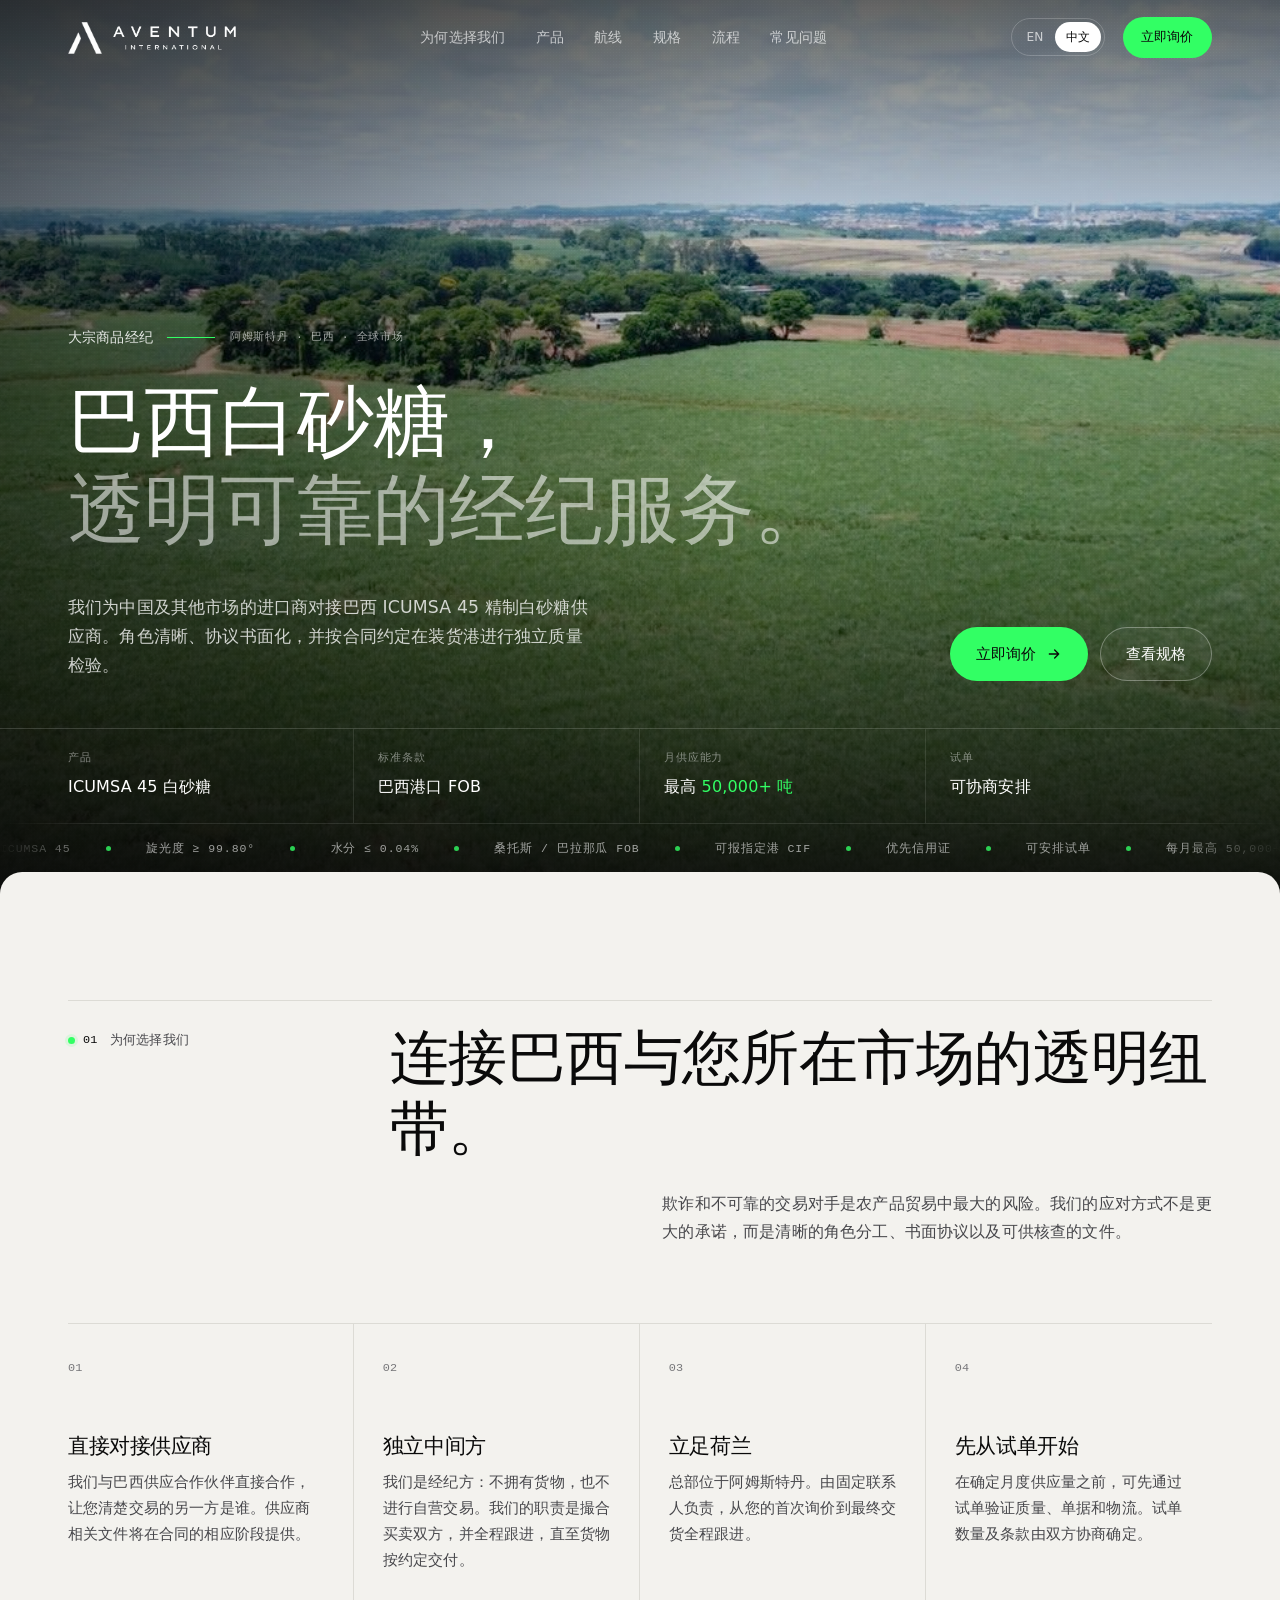
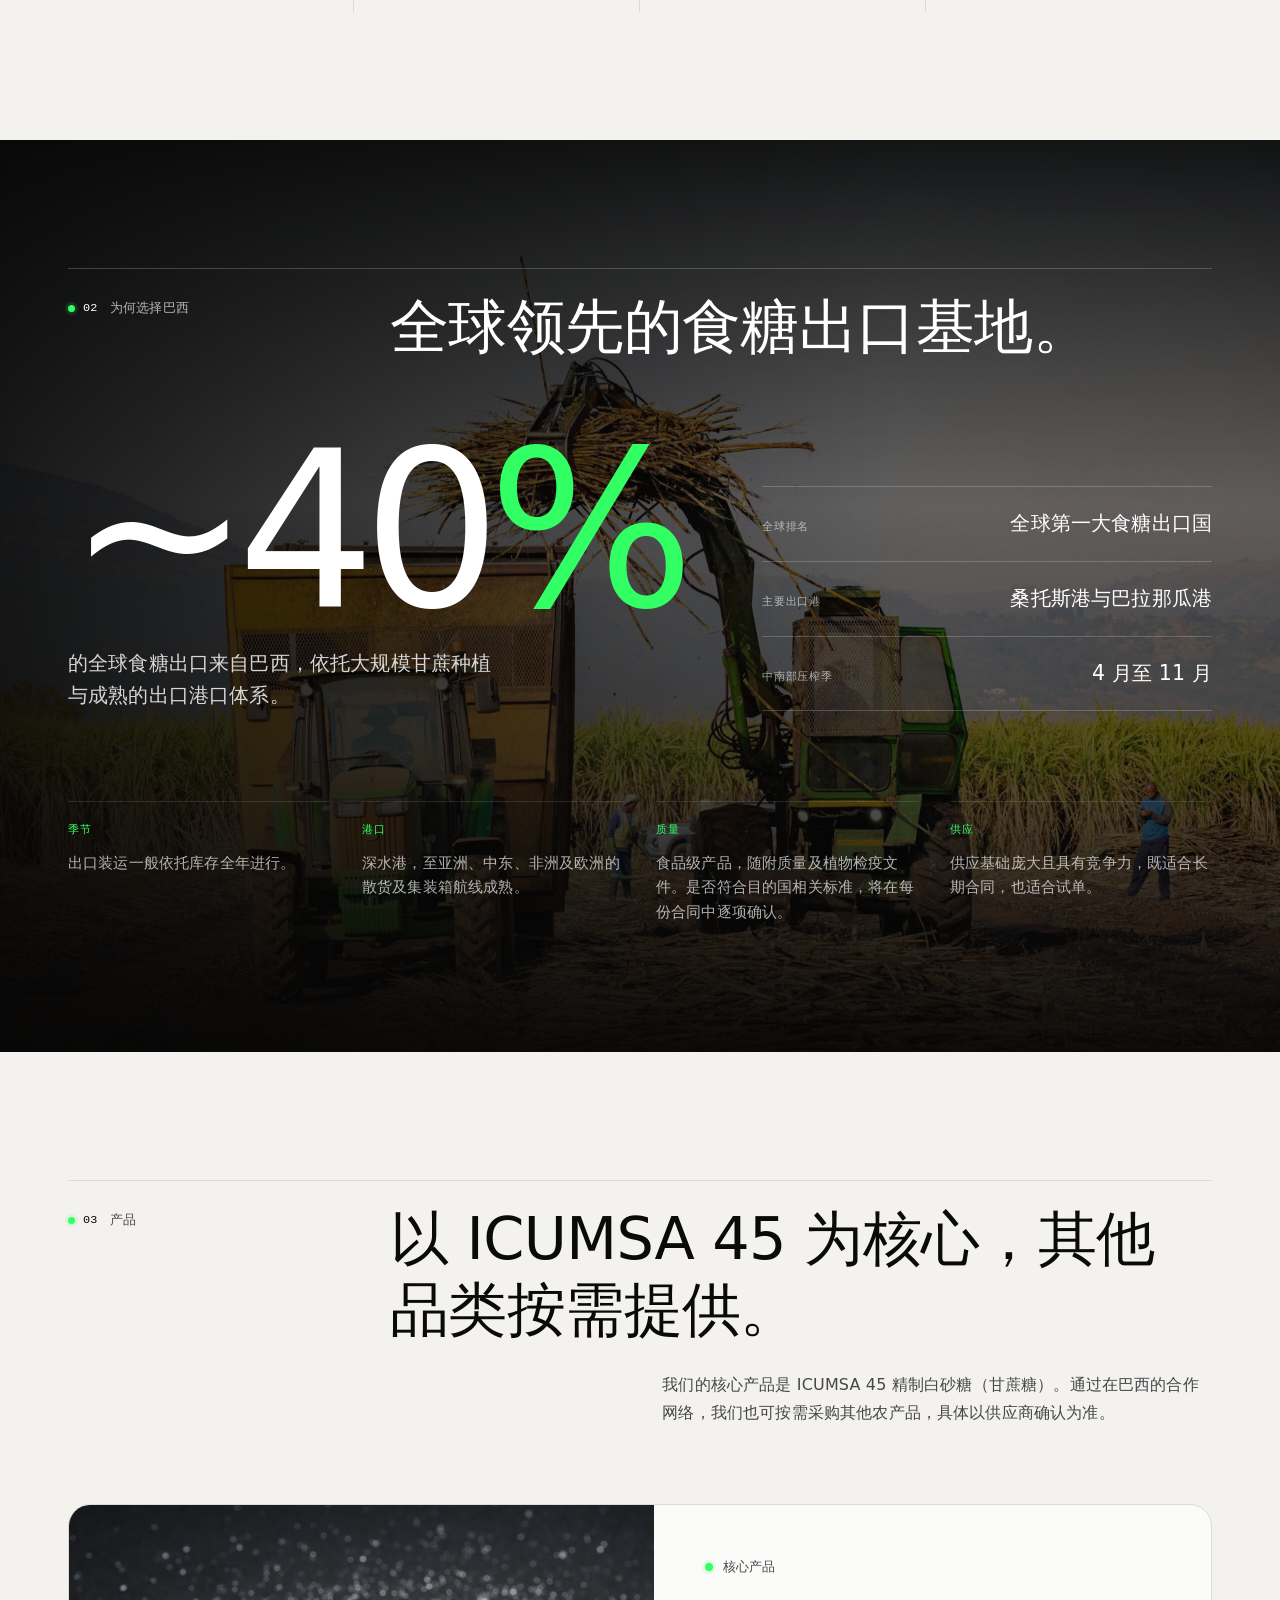
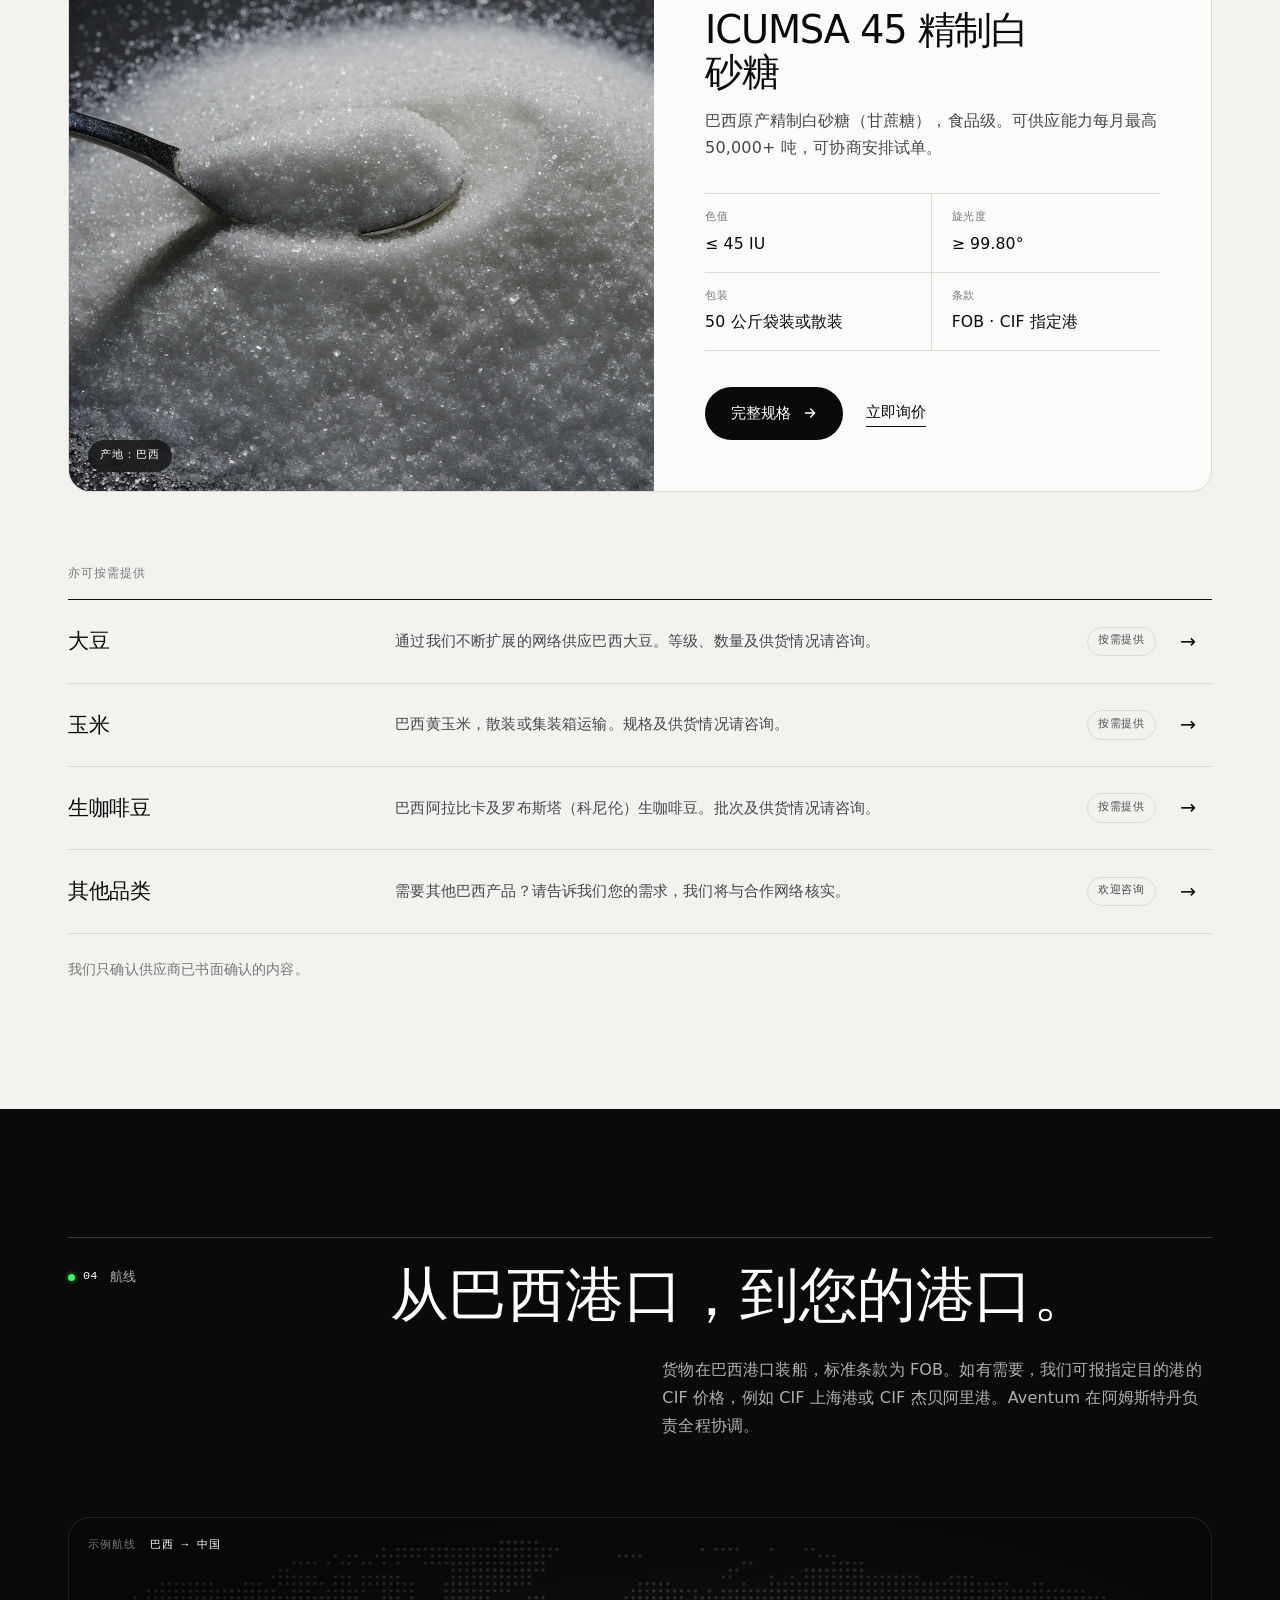
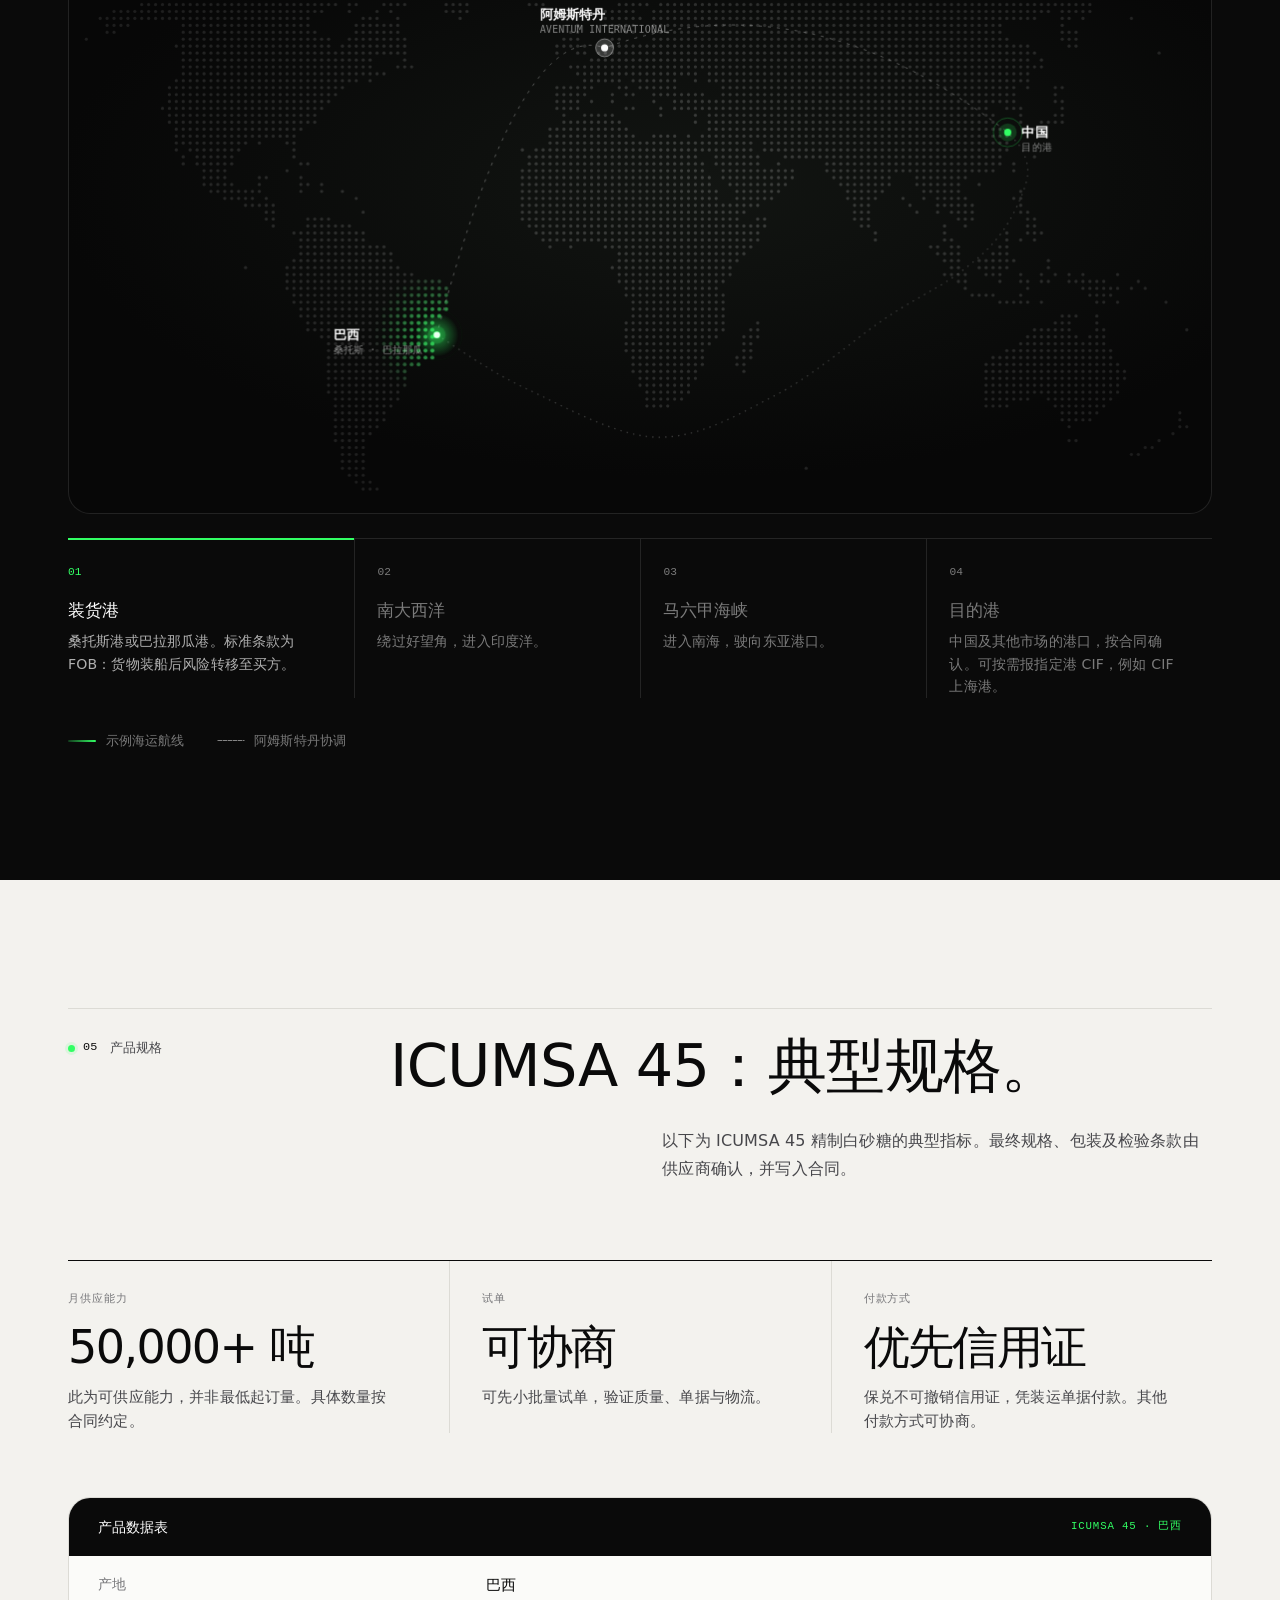
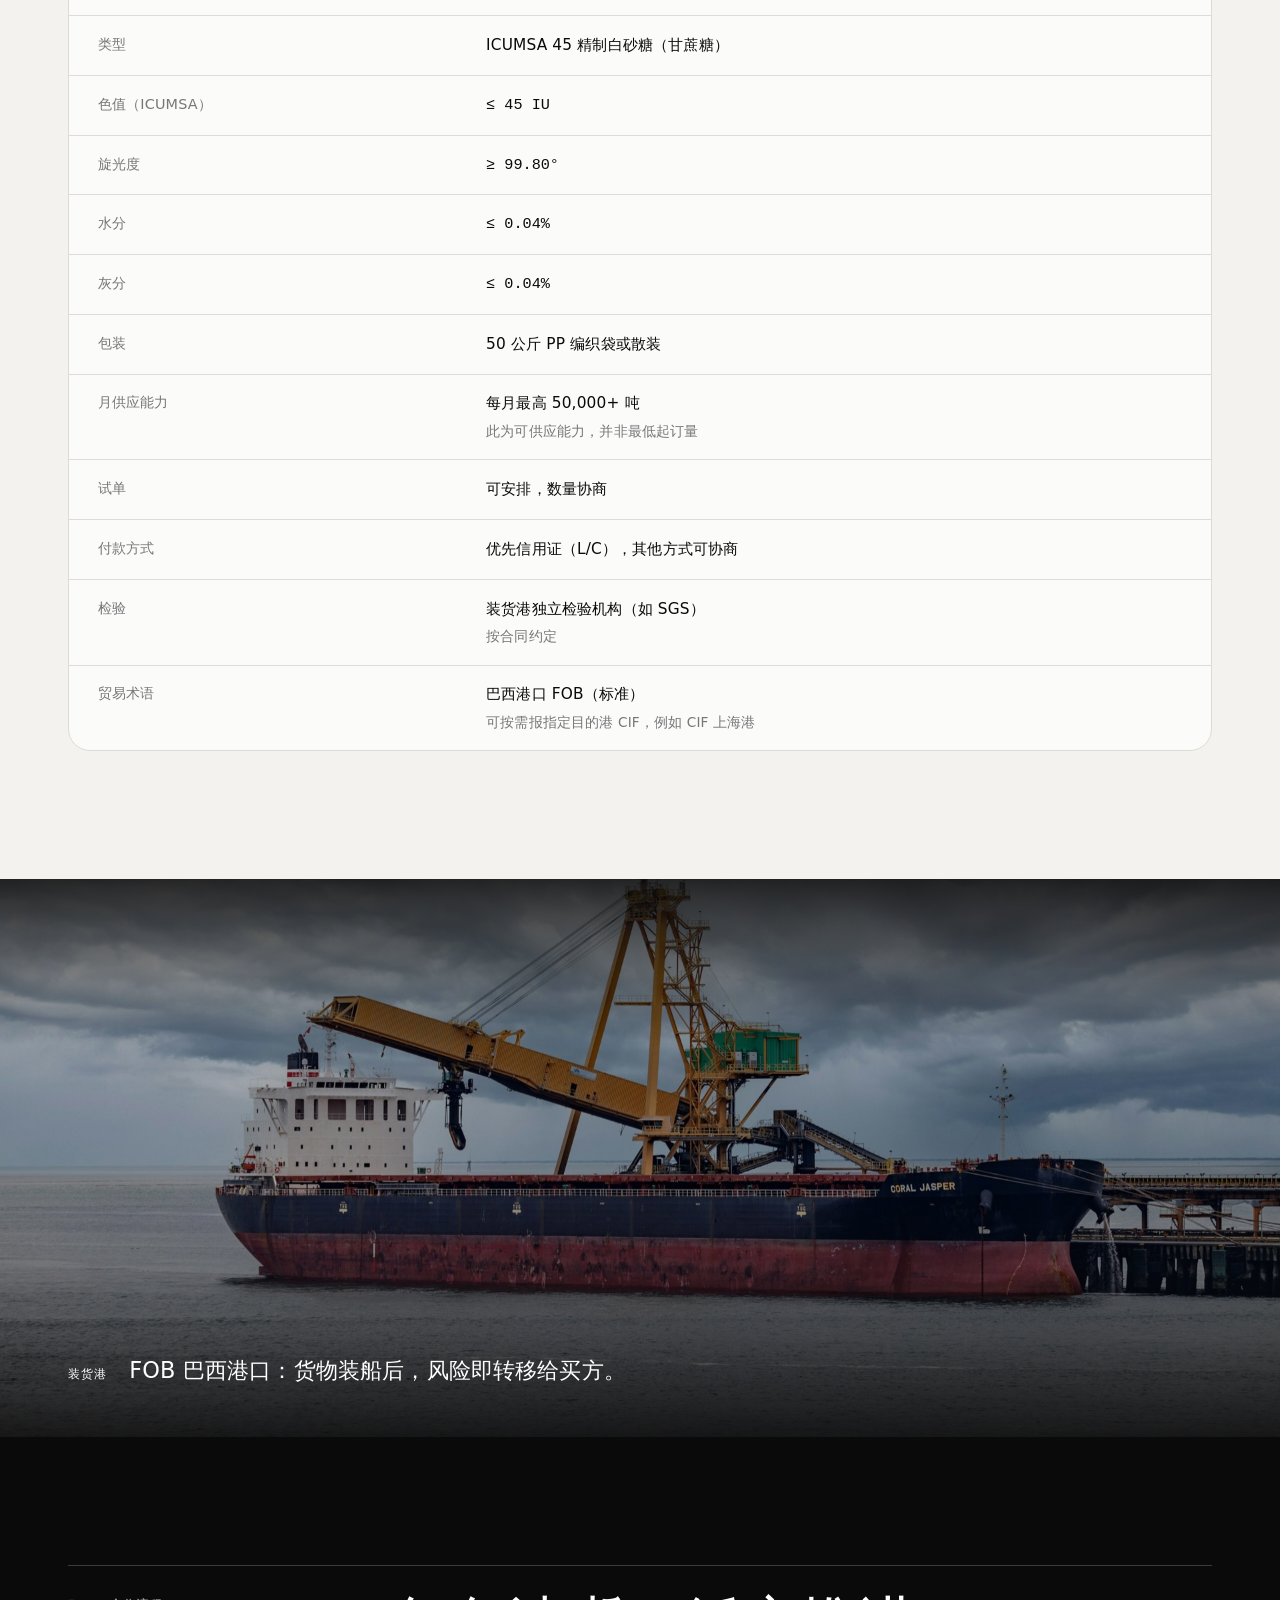
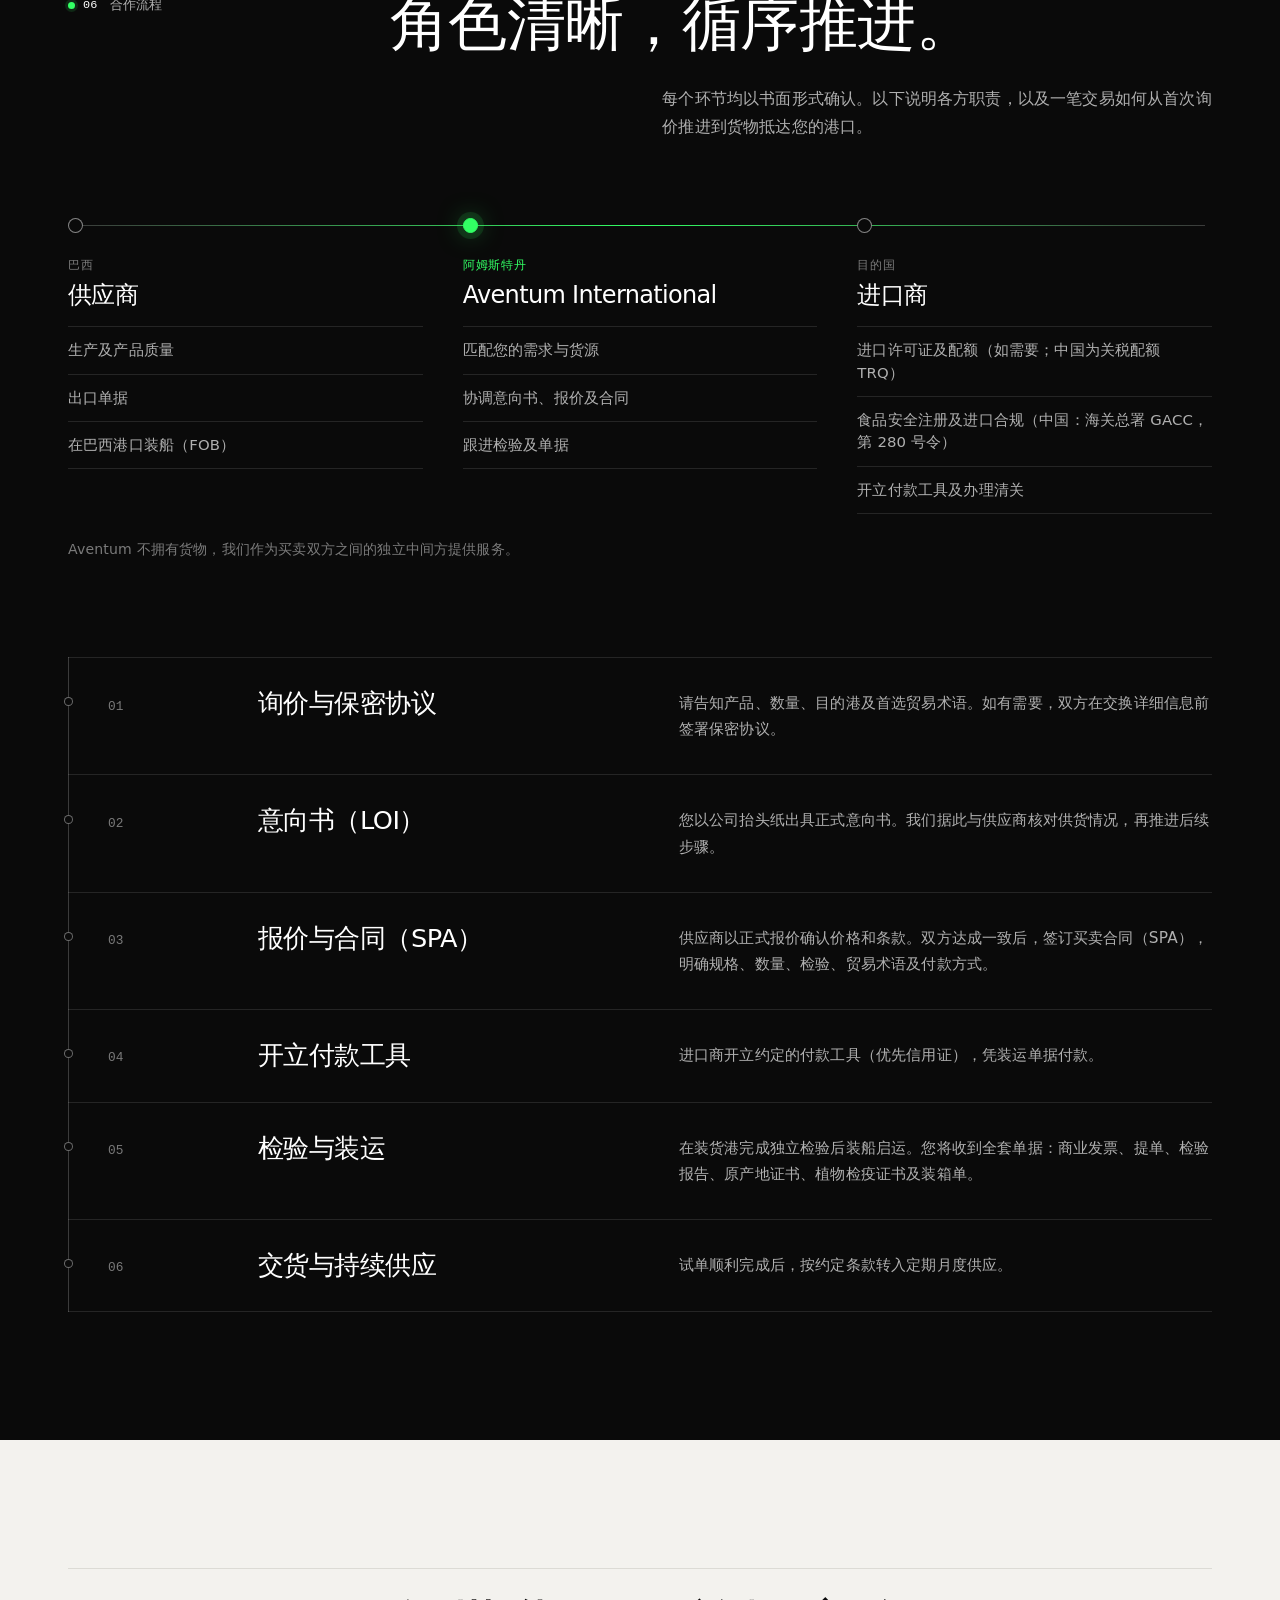
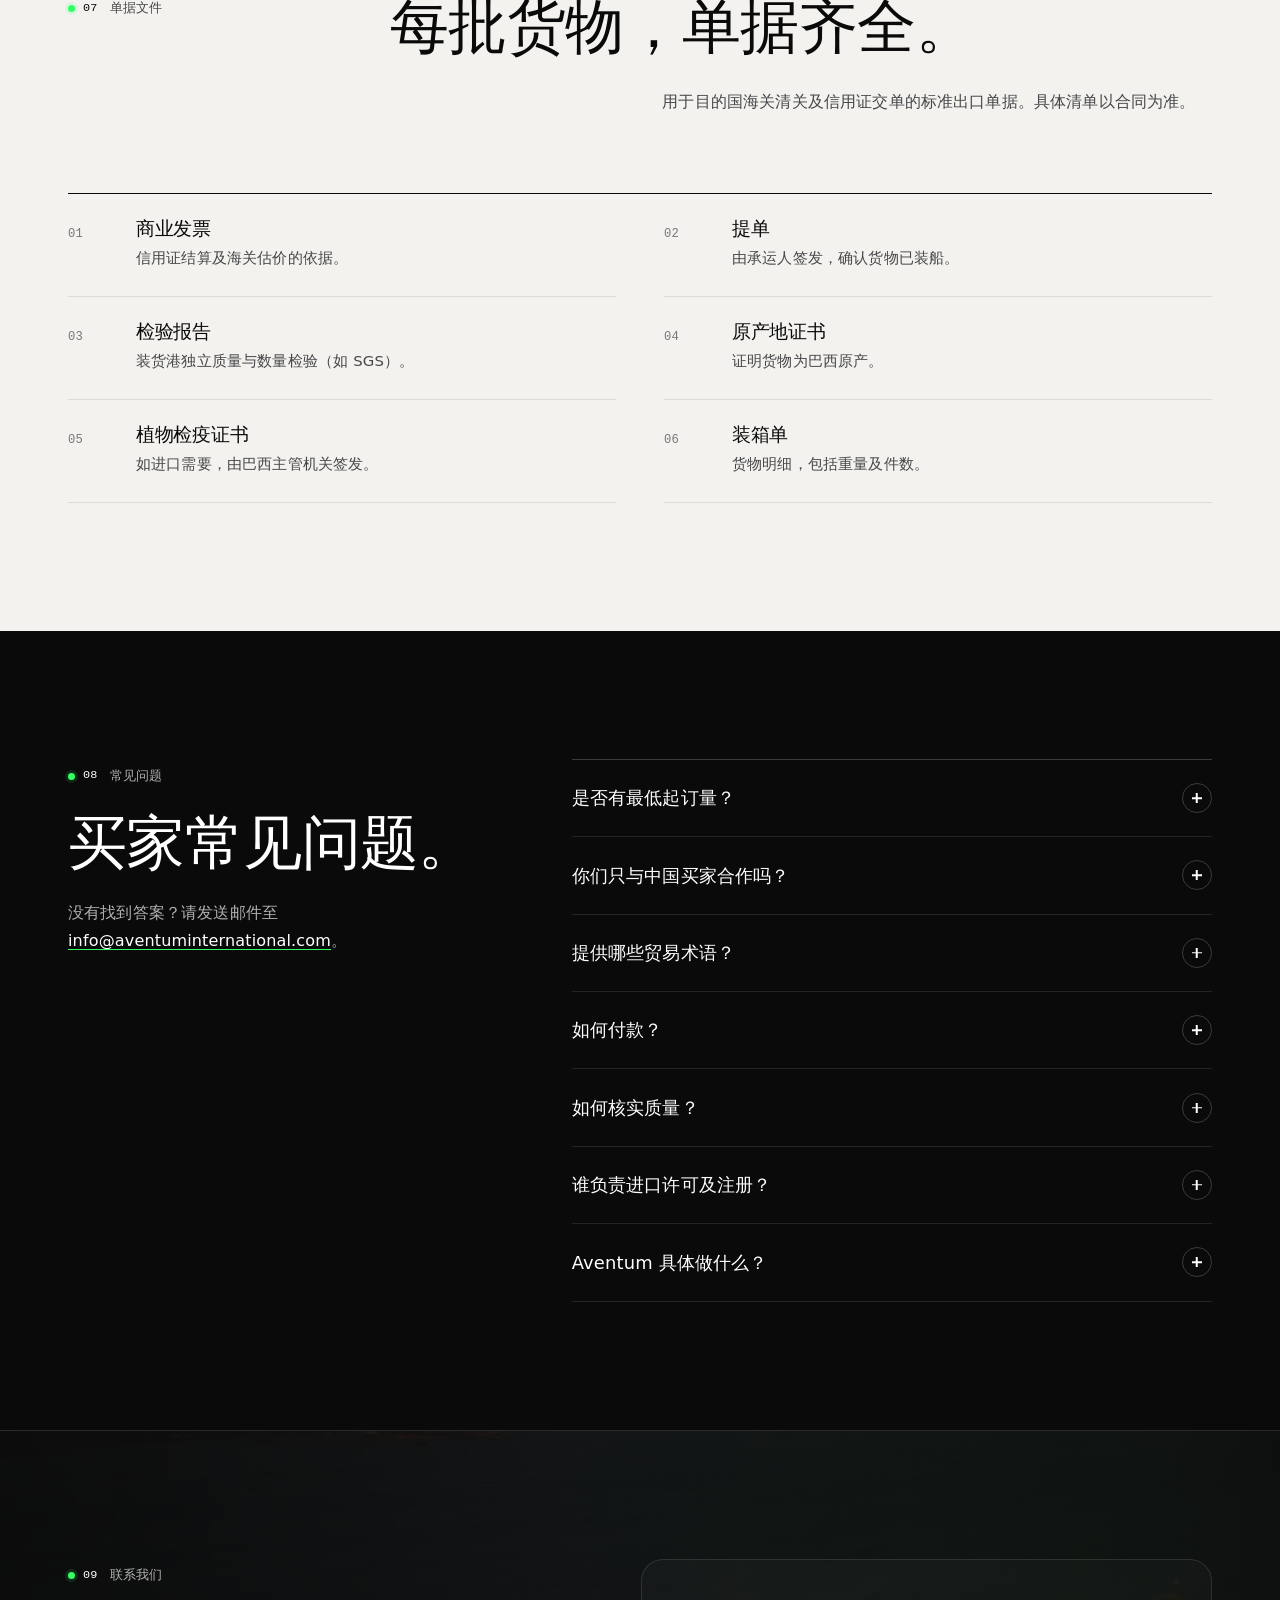
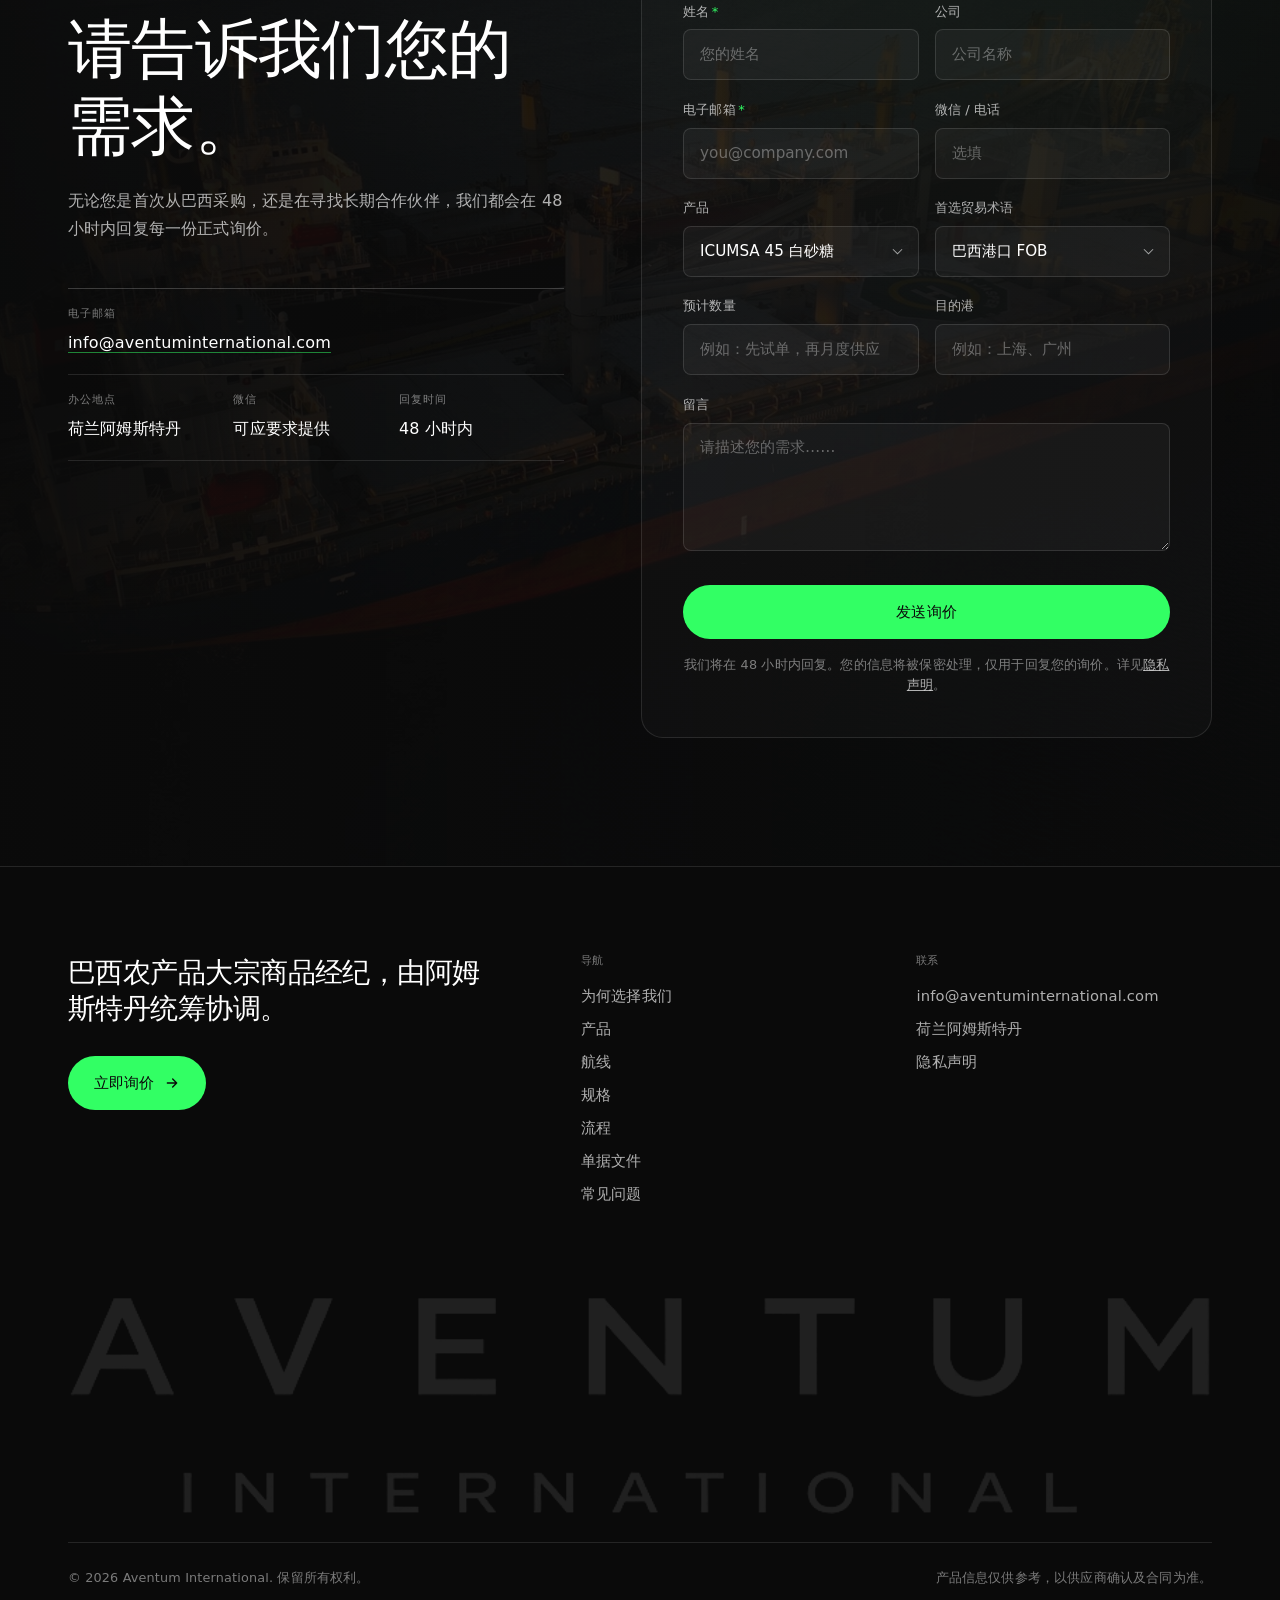
==== commit d597d718: "Replace screenshot images with free Unsplash photos - Product panel: white crystal sugar (img-sugar." ====
--- a/zh/index.html
+++ b/zh/index.html
@@ -37,7 +37,7 @@
 <link rel="apple-touch-icon" href="/apple-touch-icon.png">
 <link rel="preload" href="/hero-poster.jpg" as="image" fetchpriority="high">
 
-<link rel="stylesheet" href="/styles.css?v=559e41b6">
+<link rel="stylesheet" href="/styles.css?v=3fd7880f">
 <script src="/lang-init.js?v=16438702"></script>
 
 <script type="application/ld+json">
@@ -226,7 +226,7 @@
 
 <!-- ============ WHY BRAZIL ============ -->
 <section class="section section-image" id="brazil" aria-labelledby="brazil-title">
-  <img class="section-bg" src="/img-harvest.jpg" width="1280" height="720" alt="" loading="lazy" decoding="async">
+  <img class="section-bg" src="/img-harvest.jpg" width="1920" height="1280" alt="" loading="lazy" decoding="async">
   <div class="wrap">
     <div class="sec-head">
       <p class="sec-label reveal"><span class="sec-idx">02</span><span class="lang-cn">为何选择巴西</span></p>
@@ -269,7 +269,7 @@
 
     <article class="feature reveal">
       <div class="feature-media">
-        <img src="/img-fields.jpg" width="1280" height="720" loading="lazy" decoding="async" alt="巴西农田航拍" data-alt-en="Aerial view of farmland in Brazil" data-alt-cn="巴西农田航拍">
+        <img src="/img-sugar.jpg" width="1600" height="1064" loading="lazy" decoding="async" alt="白砂糖" data-alt-en="White crystal sugar" data-alt-cn="白砂糖">
         <span class="feature-tag mono"><span class="lang-cn">产地：巴西</span></span>
       </div>
       <div class="feature-body">
@@ -432,6 +432,15 @@
     </div>
   </div>
 </section>
+
+<!-- ============ PHOTO BAND ============ -->
+<figure class="photo-band">
+  <img src="/img-loading.jpg" width="1920" height="1280" loading="lazy" decoding="async" alt="散货船在港口码头装货" data-alt-en="Bulk carrier being loaded at a port terminal" data-alt-cn="散货船在港口码头装货">
+  <figcaption class="wrap">
+    <span class="photo-band-label mono"><span class="lang-cn">装货港</span></span>
+    <span class="photo-band-text"><span class="lang-cn">FOB 巴西港口：货物装船后，风险即转移给买方。</span></span>
+  </figcaption>
+</figure>
 
 <!-- ============ PROCESS ============ -->
 <section class="section section-dark" id="process" aria-labelledby="process-title">
@@ -578,6 +587,7 @@
 
 <!-- ============ CONTACT ============ -->
 <section class="section section-contact" id="contact" aria-labelledby="contact-title">
+  <img class="contact-bg" src="/img-ships.jpg" width="1920" height="1080" alt="" loading="lazy" decoding="async">
   <div class="wrap contact-grid">
     <div class="contact-intro">
       <p class="sec-label reveal"><span class="sec-idx">09</span><span class="lang-cn">联系我们</span></p>
@@ -702,6 +712,6 @@
 
 <button type="button" class="back-to-top" id="back-to-top" data-aria-en="Back to top" data-aria-cn="返回顶部" aria-label="返回顶部"><svg viewBox="0 0 24 24" aria-hidden="true"><path d="M18 15l-6-6-6 6"/></svg></button>
 
-<script src="/main.js?v=f494d7d8" defer></script>
+<script src="/main.js?v=977d7148" defer></script>
 </body>
 </html>
--- a/styles.css
+++ b/styles.css
@@ -337,8 +337,19 @@
 .faq-answer{padding:0 3rem 1.6rem 0;color:var(--text-dark-2);line-height:1.75;max-width:62ch}
 .faq-item[open] .faq-answer{animation:faqIn .45s var(--ease) both}
 
+/* ---------- Photo band ---------- */
+.photo-band{position:relative;margin:0;height:clamp(340px,62vh,640px);overflow:hidden;background:#060606;color:#fff;isolation:isolate;display:flex;align-items:flex-end}
+.photo-band img{position:absolute;inset:0;width:100%;height:100%;object-fit:cover;z-index:-2;transform:scale(1.06);transition:transform 2.4s var(--ease-out)}
+.photo-band.is-visible img{transform:scale(1)}
+.photo-band::before{content:'';position:absolute;inset:0;z-index:-1;background:linear-gradient(180deg,rgba(10,10,10,.85) 0%,rgba(10,10,10,0) 30%,rgba(10,10,10,0) 55%,rgba(10,10,10,.9) 100%)}
+.photo-band figcaption{display:flex;align-items:baseline;gap:1.4rem;padding-bottom:clamp(2rem,4vw,3.2rem);width:100%}
+.photo-band-label{font-size:.72rem;letter-spacing:.14em;text-transform:uppercase;color:var(--lime);white-space:nowrap}
+.photo-band-text{font-size:clamp(1.05rem,1.8vw,1.4rem);font-weight:500;max-width:46ch;line-height:1.4}
+
 /* ---------- Contact ---------- */
-.section-contact{background:radial-gradient(ellipse 70% 60% at 85% 10%,rgba(50,255,100,.08),transparent 60%),var(--black-2);color:#fff;border-top:1px solid var(--line-dark)}
+.section-contact{background:radial-gradient(ellipse 70% 60% at 85% 10%,rgba(50,255,100,.08),transparent 60%),var(--black-2);color:#fff;border-top:1px solid var(--line-dark);overflow:hidden;isolation:isolate}
+.contact-bg{position:absolute;inset:0;width:100%;height:100%;object-fit:cover;z-index:-2;opacity:.32}
+.section-contact::before{content:'';position:absolute;inset:0;z-index:-1;background:linear-gradient(90deg,rgba(10,10,10,.92) 0%,rgba(10,10,10,.7) 45%,rgba(10,10,10,.88) 100%),radial-gradient(ellipse 70% 60% at 85% 10%,rgba(50,255,100,.08),transparent 60%)}
 .contact-grid{display:grid;grid-template-columns:1fr 1.15fr;gap:clamp(2.5rem,6vw,6rem);align-items:start}
 .contact-intro .sec-label{margin-bottom:1.6rem}
 .contact-intro h2{margin-bottom:1.4rem;font-size:clamp(2.4rem,5vw,4.4rem)}
@@ -462,6 +473,8 @@
   .more-arrow{display:none}
 }
 @media (max-width:767px){
+  .photo-band{height:300px}
+  .photo-band figcaption{flex-direction:column;gap:.6rem}
   :root{--header-h:66px}
   body{font-size:15.5px}
   .brand-mark{height:28px}
@@ -512,6 +525,7 @@
 
 /* ---------- Reduced motion ---------- */
 @media (prefers-reduced-motion:reduce){
+  .photo-band img{transform:none;transition:none}
   html{scroll-behavior:auto}
   *,*::before,*::after{animation-duration:.001ms!important;animation-iteration-count:1!important;transition-duration:.001ms!important}
   .hero-anim{opacity:1;transform:none}
